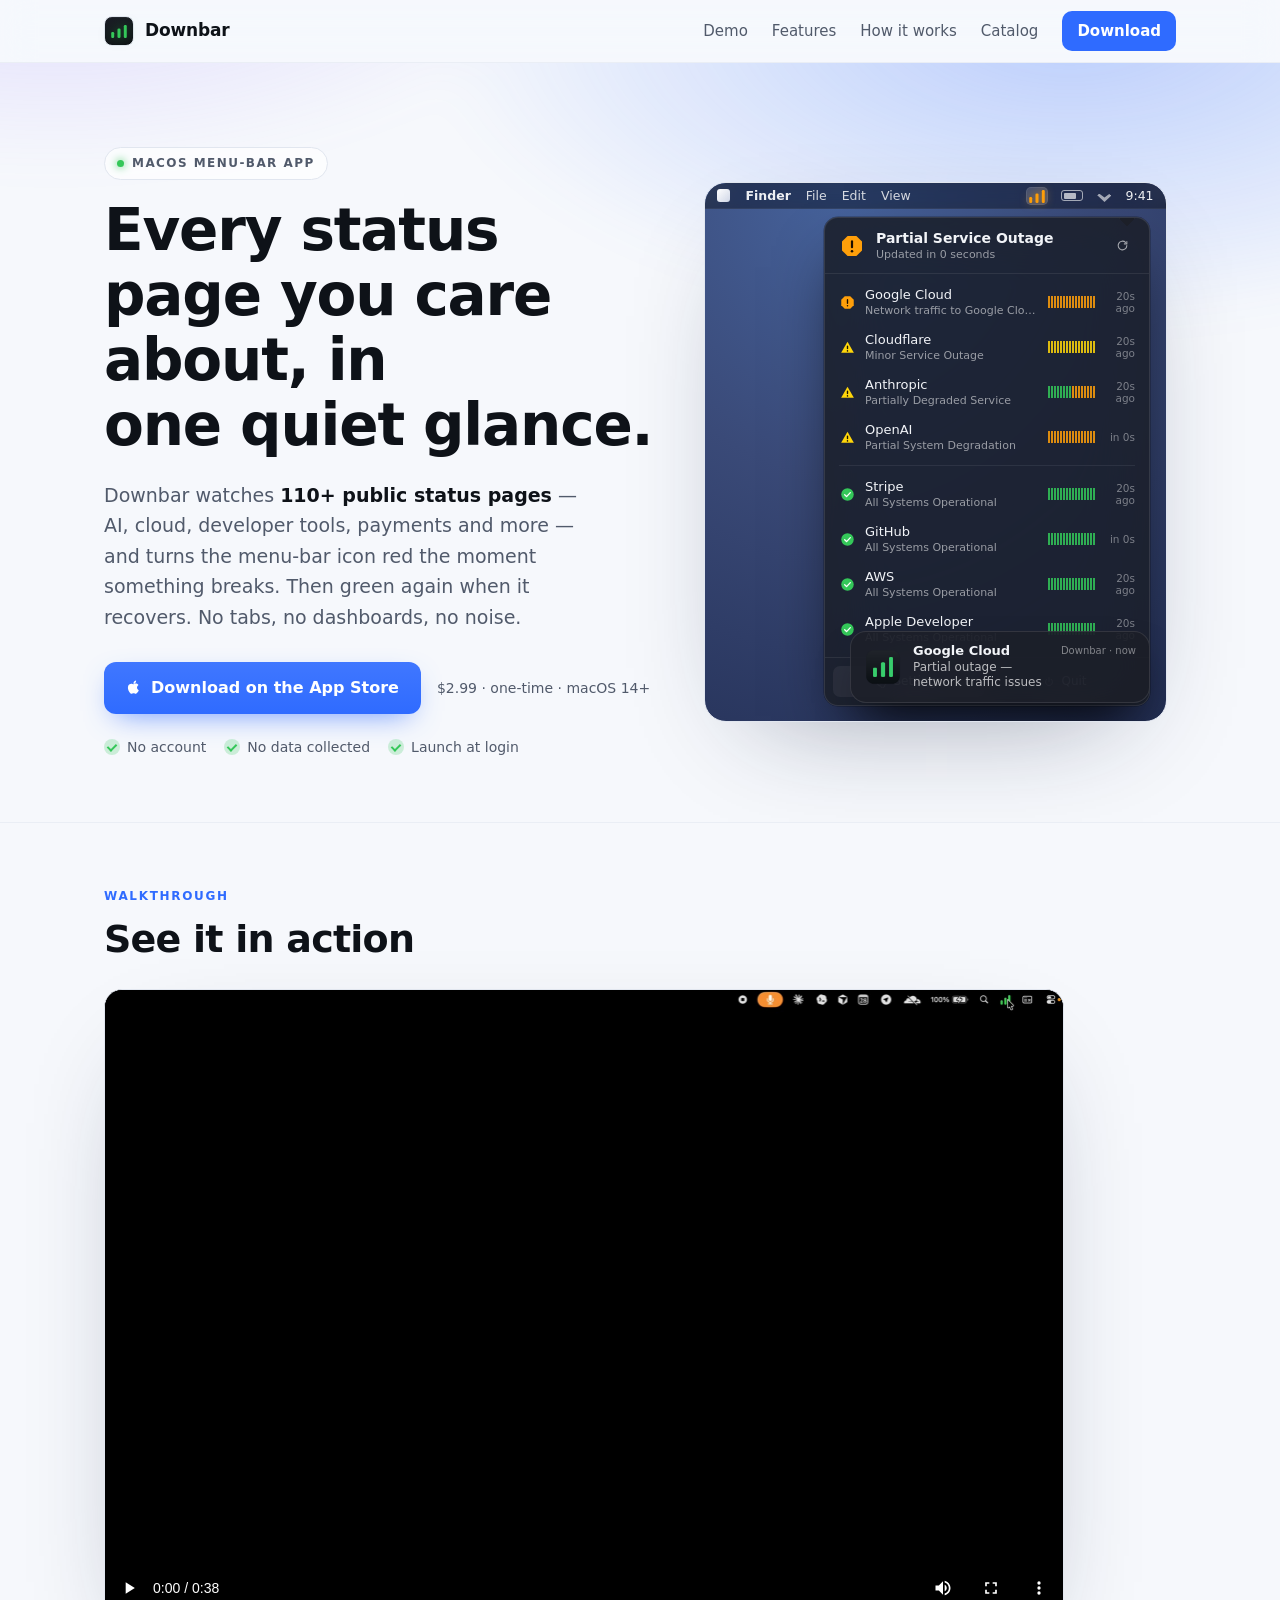
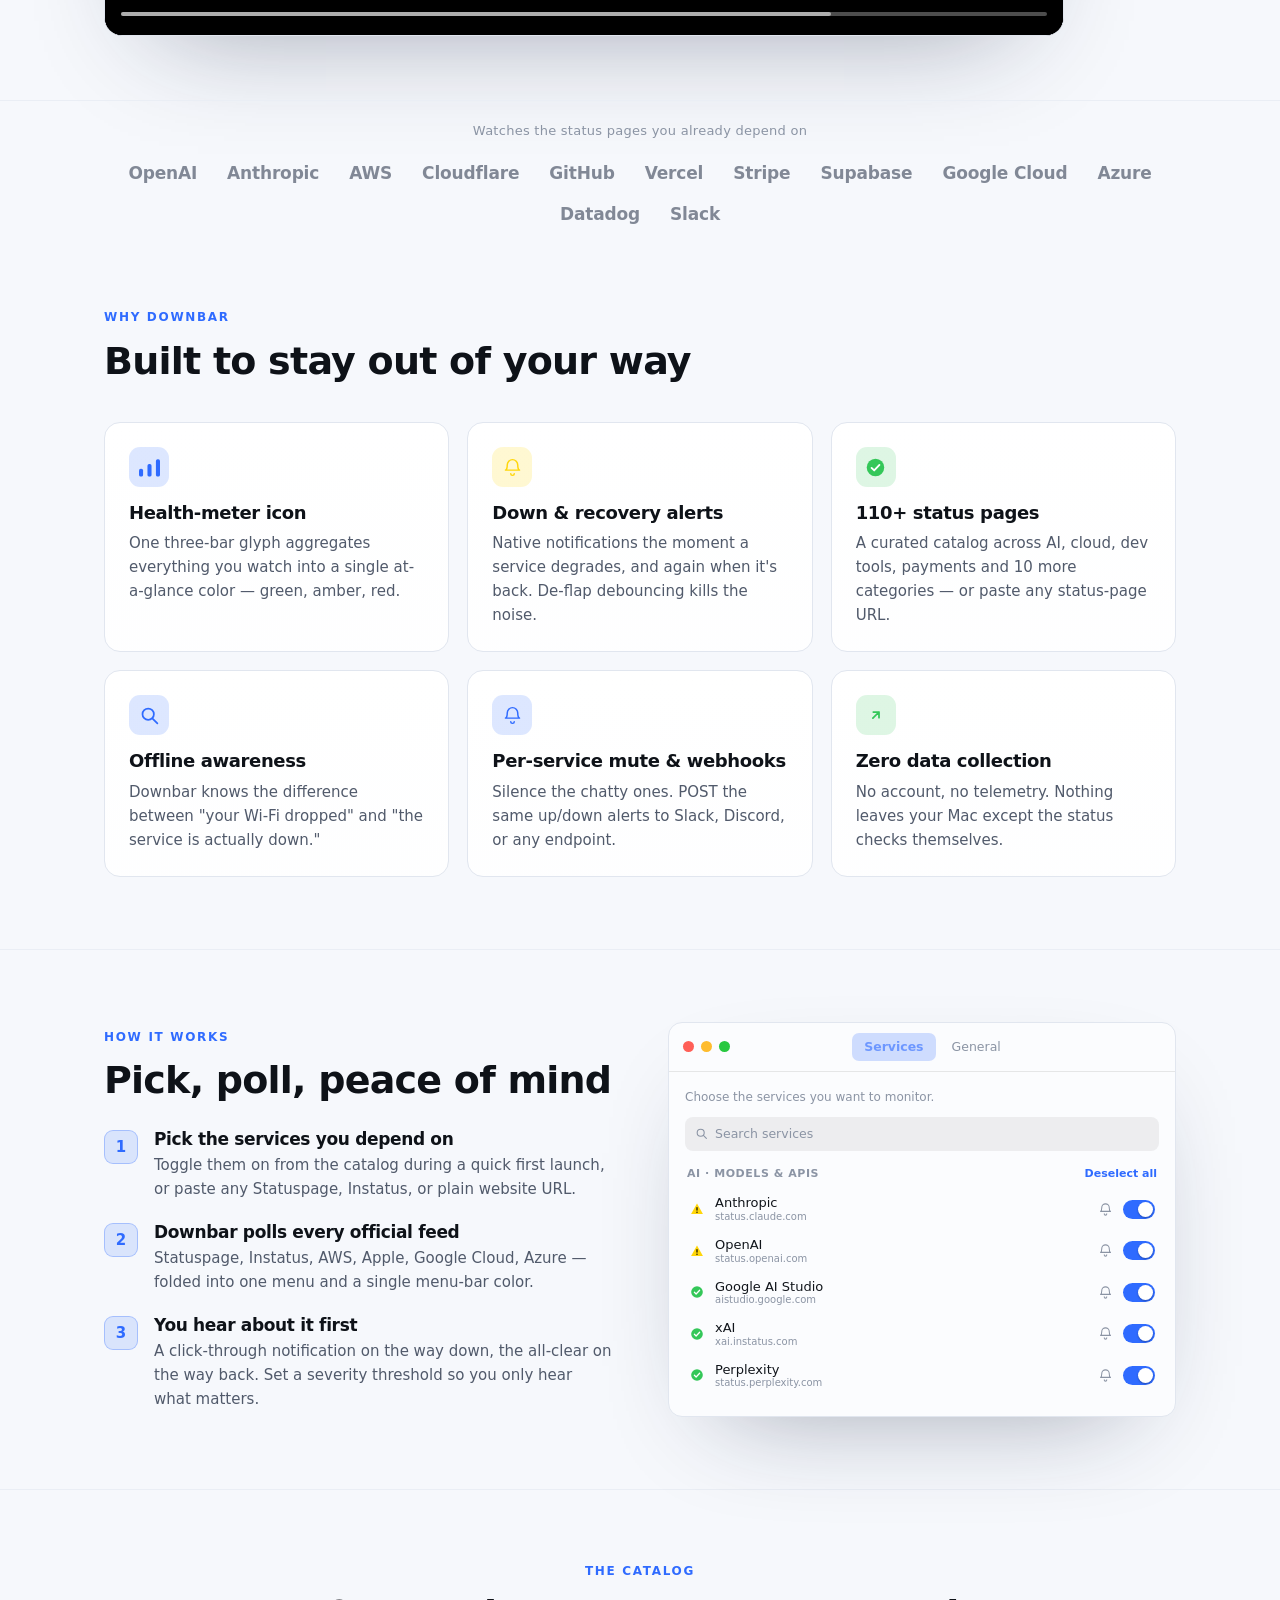
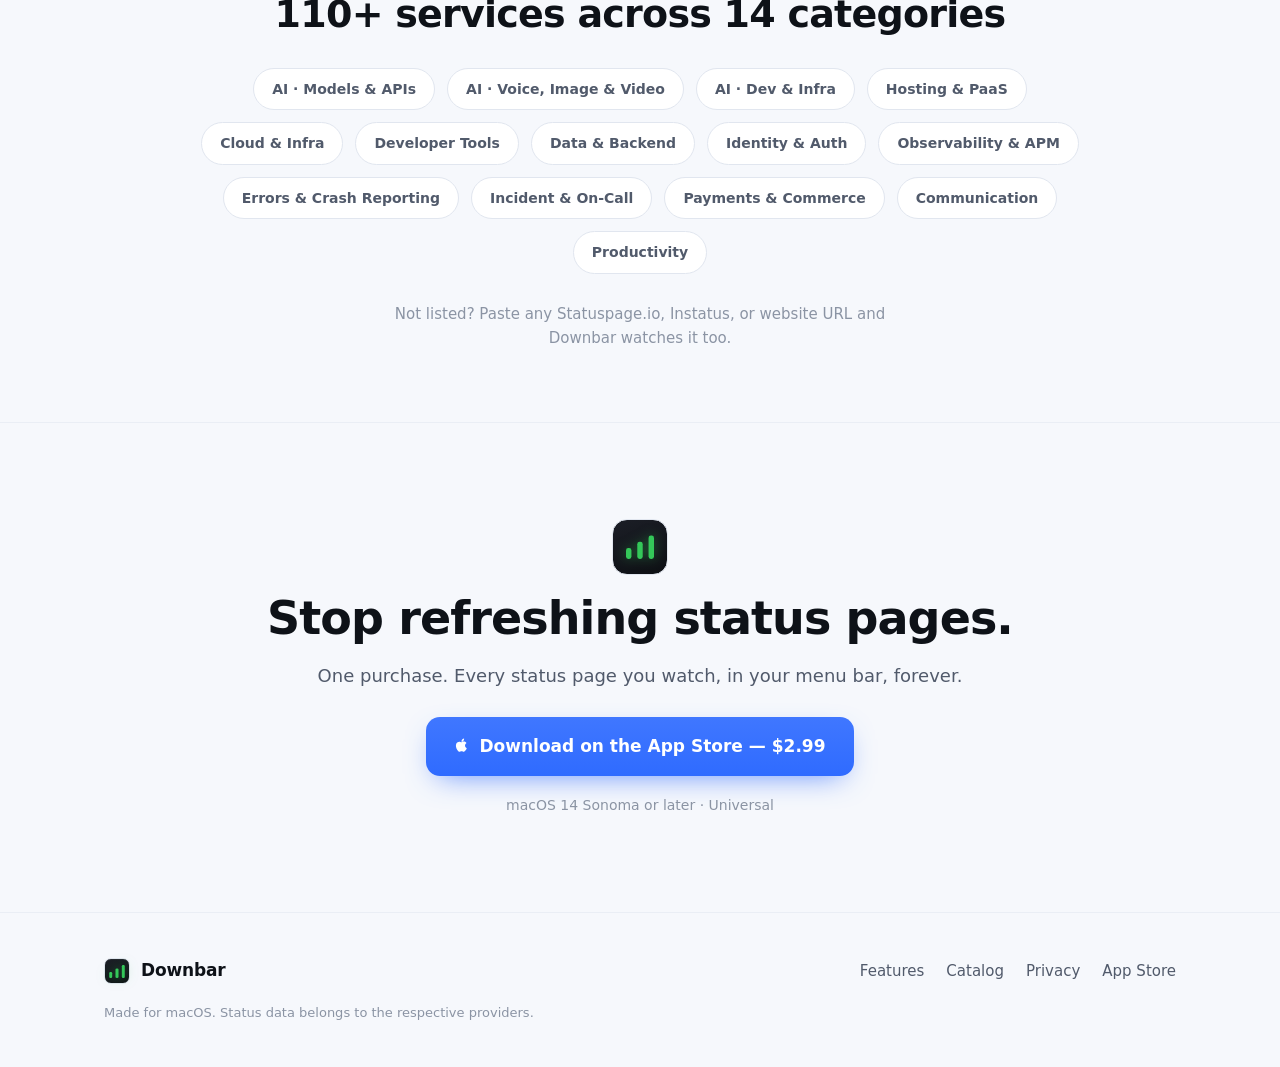
==== site/index.html @ 09000798 "Site: add walkthrough video to the landing page Embed a 39s demo (web-optimized MP4 1.4MB + WebM/VP9" ====
<!DOCTYPE html>
<html lang="en">
<head>
  <meta charset="utf-8" />
  <meta name="viewport" content="width=device-width, initial-scale=1" />
  <!-- Google tag (gtag.js) -->
  <script async src="https://www.googletagmanager.com/gtag/js?id=G-KMRTV61Q7Y"></script>
  <script>
    window.dataLayer = window.dataLayer || [];
    function gtag(){dataLayer.push(arguments);}
    gtag('js', new Date());

    gtag('config', 'G-KMRTV61Q7Y');
  </script>
  <title>Downbar — Every status page, right in your menu bar</title>
  <meta name="description" content="Downbar is a $2.99 macOS menu-bar app that watches 110+ public status pages — AI, cloud, dev tools, payments — and tells you the moment something goes down, and the moment it recovers." />
  <meta name="color-scheme" content="dark light" />
  <meta name="theme-color" content="#0c0d10" />
  <link rel="canonical" href="https://downbar.app/" />
  <link rel="icon" href="favicon.svg" type="image/svg+xml" />
  <link rel="apple-touch-icon" href="img/apple-touch-icon.png" />
  <meta property="og:title" content="Downbar — Every status page in your menu bar" />
  <meta property="og:description" content="Watch 110+ public status pages from your macOS menu bar. Down & recovery alerts, a health-meter icon, offline awareness, per-service mute." />
  <meta property="og:type" content="website" />
  <meta property="og:url" content="https://downbar.app/" />
  <meta property="og:image" content="https://downbar.app/img/icon.png" />
  <meta name="twitter:card" content="summary_large_image" />
  <meta name="twitter:image" content="https://downbar.app/img/icon.png" />
  <link rel="preconnect" href="https://fonts.googleapis.com" />
  <link rel="stylesheet" href="style.css" />
</head>
<body>
  <a class="skip-link" href="#features">Skip to content</a>

  <!-- ============================================================= -->
  <!-- Inline SVG sprite: SF-Symbol-style glyphs used by the mockups -->
  <!-- ============================================================= -->
  <svg width="0" height="0" class="sprite" aria-hidden="true" focusable="false">
    <defs>
      <!-- Three ascending rounded bars — the Downbar meter icon -->
      <symbol id="g-bars" viewBox="0 0 18 16">
        <rect x="0"   y="9"  width="3.5" height="7"  rx="1.5" />
        <rect x="7.25" y="5"  width="3.5" height="11" rx="1.5" />
        <rect x="14.5" y="1"  width="3.5" height="15" rx="1.5" />
      </symbol>
      <!-- checkmark.circle.fill -->
      <symbol id="g-ok" viewBox="0 0 24 24">
        <circle cx="12" cy="12" r="10" />
        <path d="M7.5 12.4l3 3 6-6.4" fill="none" stroke="#fff" stroke-width="2.1" stroke-linecap="round" stroke-linejoin="round" />
      </symbol>
      <!-- exclamationmark.triangle.fill -->
      <symbol id="g-warn" viewBox="0 0 24 24">
        <path d="M12 2.6l10.2 17.8H1.8z" />
        <rect x="10.9" y="8.6" width="2.2" height="6.2" rx="1.1" fill="#1a1300" />
        <circle cx="12" cy="17.4" r="1.25" fill="#1a1300" />
      </symbol>
      <!-- exclamationmark.octagon.fill -->
      <symbol id="g-major" viewBox="0 0 24 24">
        <path d="M7.6 2h8.8L22 7.6v8.8L16.4 22H7.6L2 16.4V7.6z" />
        <rect x="10.9" y="6.3" width="2.2" height="8" rx="1.1" fill="#1a0d00" />
        <circle cx="12" cy="17.2" r="1.25" fill="#1a0d00" />
      </symbol>
      <!-- xmark.octagon.fill -->
      <symbol id="g-critical" viewBox="0 0 24 24">
        <path d="M7.6 2h8.8L22 7.6v8.8L16.4 22H7.6L2 16.4V7.6z" />
        <path d="M8.8 8.8l6.4 6.4M15.2 8.8l-6.4 6.4" fill="none" stroke="#fff" stroke-width="2" stroke-linecap="round" />
      </symbol>
      <!-- arrow.clockwise -->
      <symbol id="g-refresh" viewBox="0 0 24 24">
        <path d="M20 12a8 8 0 1 1-2.4-5.7" fill="none" stroke="currentColor" stroke-width="2" stroke-linecap="round" />
        <path d="M20 4.5V9h-4.5" fill="none" stroke="currentColor" stroke-width="2" stroke-linecap="round" stroke-linejoin="round" />
      </symbol>
      <!-- gearshape -->
      <symbol id="g-gear" viewBox="0 0 24 24">
        <path d="M12 8.5a3.5 3.5 0 1 0 0 7 3.5 3.5 0 0 0 0-7z" fill="none" stroke="currentColor" stroke-width="1.8" />
        <path d="M12 2.6l1.5 2.2 2.6-.6 1 2.5 2.6.9-.4 2.6 2 1.7-1.2 2.4 1.2 2.4-2 1.7.4 2.6-2.6.9-1 2.5-2.6-.6L12 21.4l-1.5-2.2-2.6.6-1-2.5-2.6-.9.4-2.6-2-1.7L4.3 9.7 3.1 7.3l2-1.7-.4-2.6 2.6-.9 1-2.5 2.6.6z" fill="none" stroke="currentColor" stroke-width="1.4" stroke-linejoin="round" />
      </symbol>
      <!-- power -->
      <symbol id="g-power" viewBox="0 0 24 24">
        <path d="M12 3v8" fill="none" stroke="currentColor" stroke-width="2" stroke-linecap="round" />
        <path d="M7.5 6.5a7 7 0 1 0 9 0" fill="none" stroke="currentColor" stroke-width="2" stroke-linecap="round" />
      </symbol>
      <!-- magnifyingglass -->
      <symbol id="g-search" viewBox="0 0 24 24">
        <circle cx="10.5" cy="10.5" r="6.5" fill="none" stroke="currentColor" stroke-width="2" />
        <path d="M15.5 15.5L21 21" fill="none" stroke="currentColor" stroke-width="2" stroke-linecap="round" />
      </symbol>
      <!-- bell -->
      <symbol id="g-bell" viewBox="0 0 24 24">
        <path d="M12 3a6 6 0 0 0-6 6c0 5-2 6-2 6h16s-2-1-2-6a6 6 0 0 0-6-6z" fill="none" stroke="currentColor" stroke-width="1.7" stroke-linejoin="round" />
        <path d="M10 19a2 2 0 0 0 4 0" fill="none" stroke="currentColor" stroke-width="1.7" stroke-linecap="round" />
      </symbol>
      <!-- arrow.up.forward.app (open) -->
      <symbol id="g-open" viewBox="0 0 24 24">
        <path d="M9 15l7-7M9.5 8H16v6.5" fill="none" stroke="currentColor" stroke-width="2" stroke-linecap="round" stroke-linejoin="round" />
      </symbol>
    </defs>
  </svg>

  <header class="site-header">
    <div class="wrap header-inner">
      <a class="brand" href="#top" aria-label="Downbar home">
        <span class="brand-mark" aria-hidden="true">
          <svg viewBox="0 0 18 16" class="brand-bars"><use href="#g-bars" /></svg>
        </span>
        <span class="brand-name">Downbar</span>
      </a>
      <nav class="site-nav" aria-label="Primary">
        <a href="#demo">Demo</a>
        <a href="#features">Features</a>
        <a href="#how">How it works</a>
        <a href="#catalog">Catalog</a>
        <a class="nav-cta" href="#download">Download</a>
      </nav>
    </div>
  </header>

  <main id="top">
    <!-- ===================== Hero ===================== -->
    <section class="hero">
      <div class="hero-glow" aria-hidden="true"></div>
      <div class="wrap hero-inner">
        <div class="hero-copy">
          <p class="eyebrow"><span class="eyebrow-dot"></span> macOS menu-bar app</p>
          <h1>Every status page you care about, in one&nbsp;quiet&nbsp;glance.</h1>
          <p class="lede">
            Downbar watches <strong>110+ public status pages</strong> — AI, cloud,
            developer tools, payments and more — and turns the menu-bar icon red the
            moment something breaks. Then green again when it recovers. No tabs, no
            dashboards, no noise.
          </p>
          <div class="hero-actions">
            <a class="btn btn-primary" href="https://apps.apple.com/us/app/downbar/id6781379131?mt=12">
              <svg class="btn-apple" viewBox="0 0 16 16" aria-hidden="true"><path d="M11.04 8.49c-.02-1.7 1.39-2.51 1.45-2.55-.79-1.16-2.02-1.32-2.46-1.34-1.05-.1-2.04.61-2.57.61-.53 0-1.35-.6-2.22-.58-1.14.02-2.19.66-2.78 1.68-1.18 2.05-.3 5.08.85 6.74.56.81 1.23 1.72 2.1 1.69.84-.03 1.16-.54 2.18-.54 1.01 0 1.31.54 2.2.53.91-.02 1.49-.83 2.05-1.64.64-.94.9-1.85.92-1.9-.02-.01-1.77-.68-1.79-2.7zM9.43 3.7c.47-.57.78-1.36.69-2.15-.67.03-1.49.45-1.97 1.01-.43.5-.81 1.31-.71 2.08.75.06 1.51-.38 1.99-.94z"/></svg>
              Download on the App Store
            </a>
            <span class="price">$2.99 · one-time · macOS 14+</span>
          </div>
          <ul class="hero-trust">
            <li><span class="tick"></span> No account</li>
            <li><span class="tick"></span> No data collected</li>
            <li><span class="tick"></span> Launch at login</li>
          </ul>
        </div>

        <!-- The pro "screenshot": a faithful CSS recreation of the panel -->
        <div class="hero-stage" aria-label="Downbar's menu-bar panel showing two services with issues and several operational" role="img">
          <div class="desktop">
            <!-- macOS menu bar -->
            <div class="menubar">
              <div class="mb-left">
                <span class="mb-logo"></span>
                <span class="mb-app">Finder</span>
                <span class="mb-item">File</span>
                <span class="mb-item">Edit</span>
                <span class="mb-item">View</span>
              </div>
              <div class="mb-right">
                <span class="mb-tray active" title="Downbar">
                  <svg viewBox="0 0 18 16" class="tray-bars is-major"><use href="#g-bars" /></svg>
                </span>
                <span class="mb-glyph mb-batt"></span>
                <span class="mb-glyph mb-wifi"></span>
                <span class="mb-clock">9:41</span>
              </div>
            </div>

            <!-- popover panel dropping from the tray icon -->
            <div class="panel">
              <span class="panel-notch" aria-hidden="true"></span>

              <div class="panel-head">
                <span class="status-mark is-major"><svg viewBox="0 0 24 24"><use href="#g-major" /></svg></span>
                <span class="panel-head-text">
                  <strong>Partial Service Outage</strong>
                  <em>Updated in 0 seconds</em>
                </span>
                <span class="panel-refresh"><svg viewBox="0 0 24 24"><use href="#g-refresh" /></svg></span>
              </div>
              <div class="hr"></div>

              <div class="panel-list">
                <!-- Affected, worst-first -->
                <div class="row">
                  <span class="row-glyph is-major"><svg viewBox="0 0 24 24"><use href="#g-major" /></svg></span>
                  <span class="row-body">
                    <b>Google Cloud</b>
                    <i>Network traffic to Google Clo…</i>
                  </span>
                  <span class="spark" data-trend="major"></span>
                  <span class="row-age">20s ago</span>
                </div>
                <div class="row">
                  <span class="row-glyph is-minor"><svg viewBox="0 0 24 24"><use href="#g-warn" /></svg></span>
                  <span class="row-body">
                    <b>Cloudflare</b>
                    <i>Minor Service Outage</i>
                  </span>
                  <span class="spark" data-trend="warn"></span>
                  <span class="row-age">20s ago</span>
                </div>
                <div class="row">
                  <span class="row-glyph is-minor"><svg viewBox="0 0 24 24"><use href="#g-warn" /></svg></span>
                  <span class="row-body">
                    <b>Anthropic</b>
                    <i>Partially Degraded Service</i>
                  </span>
                  <span class="spark" data-trend="degrading"></span>
                  <span class="row-age">20s ago</span>
                </div>
                <div class="row">
                  <span class="row-glyph is-minor"><svg viewBox="0 0 24 24"><use href="#g-warn" /></svg></span>
                  <span class="row-body">
                    <b>OpenAI</b>
                    <i>Partial System Degradation</i>
                  </span>
                  <span class="spark" data-trend="major"></span>
                  <span class="row-age">in 0s</span>
                </div>

                <div class="row-sep"></div>

                <!-- Healthy -->
                <div class="row">
                  <span class="row-glyph is-ok"><svg viewBox="0 0 24 24"><use href="#g-ok" /></svg></span>
                  <span class="row-body"><b>Stripe</b><i>All Systems Operational</i></span>
                  <span class="spark" data-trend="good"></span>
                  <span class="row-age">20s ago</span>
                </div>
                <div class="row">
                  <span class="row-glyph is-ok"><svg viewBox="0 0 24 24"><use href="#g-ok" /></svg></span>
                  <span class="row-body"><b>GitHub</b><i>All Systems Operational</i></span>
                  <span class="spark" data-trend="good"></span>
                  <span class="row-age">in 0s</span>
                </div>
                <div class="row">
                  <span class="row-glyph is-ok"><svg viewBox="0 0 24 24"><use href="#g-ok" /></svg></span>
                  <span class="row-body"><b>AWS</b><i>All Systems Operational</i></span>
                  <span class="spark" data-trend="good"></span>
                  <span class="row-age">20s ago</span>
                </div>
                <div class="row">
                  <span class="row-glyph is-ok"><svg viewBox="0 0 24 24"><use href="#g-ok" /></svg></span>
                  <span class="row-body"><b>Apple Developer</b><i>All Systems Operational</i></span>
                  <span class="spark" data-trend="good"></span>
                  <span class="row-age">20s ago</span>
                </div>
              </div>

              <div class="hr"></div>
              <div class="panel-foot">
                <span class="foot-btn"><svg viewBox="0 0 24 24"><use href="#g-gear" /></svg> Settings</span>
                <span class="foot-btn"><svg viewBox="0 0 24 24"><use href="#g-power" /></svg> Quit</span>
              </div>
            </div>

            <!-- notification banner floating in -->
            <div class="toast">
              <span class="toast-icon"><img src="img/icon.png" alt="" width="38" height="38" /></span>
              <span class="toast-body">
                <b>Google Cloud</b>
                <i>Partial outage — network traffic issues</i>
              </span>
              <span class="toast-meta">Downbar · now</span>
            </div>
          </div>
        </div>
      </div>
    </section>

    <!-- ===================== Demo video ===================== -->
    <section id="demo" class="demo" aria-labelledby="demo-heading">
      <div class="wrap">
        <p class="section-eyebrow">Walkthrough</p>
        <h2 id="demo-heading">See it in action</h2>
        <div class="demo-frame">
          <video
            controls
            preload="metadata"
            playsinline
            poster="media/downbar-walkthrough-poster.jpg"
            aria-label="A walkthrough of Downbar: the menu-bar meter, the status panel, picking services, and notifications.">
            <source src="media/downbar-walkthrough.webm" type="video/webm" />
            <source src="media/downbar-walkthrough.mp4" type="video/mp4" />
            <p>Your browser can't play embedded video.
              <a href="media/downbar-walkthrough.mp4">Download the walkthrough (MP4)</a>.</p>
          </video>
        </div>
      </div>
    </section>

    <!-- ===================== Trusted-by marquee ===================== -->
    <section class="logos" aria-label="A few of the 110+ services Downbar can watch">
      <div class="wrap">
        <p class="logos-label">Watches the status pages you already depend on</p>
        <ul class="logos-row">
          <li>OpenAI</li><li>Anthropic</li><li>AWS</li><li>Cloudflare</li>
          <li>GitHub</li><li>Vercel</li><li>Stripe</li><li>Supabase</li>
          <li>Google&nbsp;Cloud</li><li>Azure</li><li>Datadog</li><li>Slack</li>
        </ul>
      </div>
    </section>

    <!-- ===================== Feature grid ===================== -->
    <section id="features" class="features" aria-labelledby="features-heading">
      <div class="wrap">
        <p class="section-eyebrow">Why Downbar</p>
        <h2 id="features-heading">Built to stay out of your way</h2>
        <ul class="feature-grid">
          <li class="feature">
            <span class="feature-ic"><svg viewBox="0 0 18 16"><use href="#g-bars" /></svg></span>
            <h3>Health-meter icon</h3>
            <p>One three-bar glyph aggregates everything you watch into a single at-a-glance color — green, amber, red.</p>
          </li>
          <li class="feature">
            <span class="feature-ic warn"><svg viewBox="0 0 24 24"><use href="#g-bell" /></svg></span>
            <h3>Down &amp; recovery alerts</h3>
            <p>Native notifications the moment a service degrades, and again when it's back. De-flap debouncing kills the noise.</p>
          </li>
          <li class="feature">
            <span class="feature-ic ok"><svg viewBox="0 0 24 24"><use href="#g-ok" /></svg></span>
            <h3>110+ status pages</h3>
            <p>A curated catalog across AI, cloud, dev tools, payments and 10 more categories — or paste any status-page URL.</p>
          </li>
          <li class="feature">
            <span class="feature-ic"><svg viewBox="0 0 24 24"><use href="#g-search" /></svg></span>
            <h3>Offline awareness</h3>
            <p>Downbar knows the difference between "your Wi-Fi dropped" and "the service is actually down."</p>
          </li>
          <li class="feature">
            <span class="feature-ic"><svg viewBox="0 0 24 24"><use href="#g-bell" /></svg></span>
            <h3>Per-service mute &amp; webhooks</h3>
            <p>Silence the chatty ones. POST the same up/down alerts to Slack, Discord, or any endpoint.</p>
          </li>
          <li class="feature">
            <span class="feature-ic ok"><svg viewBox="0 0 24 24"><use href="#g-open" /></svg></span>
            <h3>Zero data collection</h3>
            <p>No account, no telemetry. Nothing leaves your Mac except the status checks themselves.</p>
          </li>
        </ul>
      </div>
    </section>

    <!-- ===================== How it works ===================== -->
    <section id="how" class="how" aria-labelledby="how-heading">
      <div class="wrap how-inner">
        <div class="how-copy">
          <p class="section-eyebrow">How it works</p>
          <h2 id="how-heading">Pick, poll, peace of mind</h2>
          <ol class="steps">
            <li>
              <h3>Pick the services you depend on</h3>
              <p>Toggle them on from the catalog during a quick first launch, or paste any Statuspage, Instatus, or plain website URL.</p>
            </li>
            <li>
              <h3>Downbar polls every official feed</h3>
              <p>Statuspage, Instatus, AWS, Apple, Google Cloud, Azure — folded into one menu and a single menu-bar color.</p>
            </li>
            <li>
              <h3>You hear about it first</h3>
              <p>A click-through notification on the way down, the all-clear on the way back. Set a severity threshold so you only hear what matters.</p>
            </li>
          </ol>
        </div>

        <!-- Settings / catalog mockup -->
        <div class="how-art">
          <div class="winframe" role="img" aria-label="Downbar Settings showing the service catalog with toggle switches grouped by category">
            <div class="win-bar">
              <span class="traffic"><i class="r"></i><i class="y"></i><i class="g"></i></span>
              <span class="win-tabs">
                <span class="win-tab active">Services</span>
                <span class="win-tab">General</span>
              </span>
            </div>
            <div class="win-body">
              <p class="win-help">Choose the services you want to monitor.</p>
              <div class="win-search"><svg viewBox="0 0 24 24"><use href="#g-search" /></svg> Search services</div>

              <div class="cat-head">AI · Models &amp; APIs <span class="cat-link">Deselect all</span></div>
              <div class="cat-row"><span class="row-glyph is-minor sm"><svg viewBox="0 0 24 24"><use href="#g-warn" /></svg></span><span class="cat-name">Anthropic<em>status.claude.com</em></span><svg class="mute" viewBox="0 0 24 24"><use href="#g-bell" /></svg><span class="switch on"></span></div>
              <div class="cat-row"><span class="row-glyph is-minor sm"><svg viewBox="0 0 24 24"><use href="#g-warn" /></svg></span><span class="cat-name">OpenAI<em>status.openai.com</em></span><svg class="mute" viewBox="0 0 24 24"><use href="#g-bell" /></svg><span class="switch on"></span></div>
              <div class="cat-row"><span class="row-glyph is-ok sm"><svg viewBox="0 0 24 24"><use href="#g-ok" /></svg></span><span class="cat-name">Google AI Studio<em>aistudio.google.com</em></span><svg class="mute" viewBox="0 0 24 24"><use href="#g-bell" /></svg><span class="switch on"></span></div>
              <div class="cat-row"><span class="row-glyph is-ok sm"><svg viewBox="0 0 24 24"><use href="#g-ok" /></svg></span><span class="cat-name">xAI<em>xai.instatus.com</em></span><svg class="mute" viewBox="0 0 24 24"><use href="#g-bell" /></svg><span class="switch on"></span></div>
              <div class="cat-row"><span class="row-glyph is-ok sm"><svg viewBox="0 0 24 24"><use href="#g-ok" /></svg></span><span class="cat-name">Perplexity<em>status.perplexity.com</em></span><svg class="mute" viewBox="0 0 24 24"><use href="#g-bell" /></svg><span class="switch on"></span></div>
            </div>
          </div>
        </div>
      </div>
    </section>

    <!-- ===================== Catalog band ===================== -->
    <section id="catalog" class="catalog" aria-labelledby="catalog-heading">
      <div class="wrap">
        <p class="section-eyebrow">The catalog</p>
        <h2 id="catalog-heading">110+ services across 14 categories</h2>
        <ul class="cat-grid">
          <li>AI · Models &amp; APIs</li>
          <li>AI · Voice, Image &amp; Video</li>
          <li>AI · Dev &amp; Infra</li>
          <li>Hosting &amp; PaaS</li>
          <li>Cloud &amp; Infra</li>
          <li>Developer Tools</li>
          <li>Data &amp; Backend</li>
          <li>Identity &amp; Auth</li>
          <li>Observability &amp; APM</li>
          <li>Errors &amp; Crash Reporting</li>
          <li>Incident &amp; On-Call</li>
          <li>Payments &amp; Commerce</li>
          <li>Communication</li>
          <li>Productivity</li>
        </ul>
        <p class="cat-note">Not listed? Paste any Statuspage.io, Instatus, or website URL and Downbar watches it too.</p>
      </div>
    </section>

    <!-- ===================== Closing CTA ===================== -->
    <section id="download" class="cta" aria-labelledby="cta-heading">
      <div class="cta-glow" aria-hidden="true"></div>
      <div class="wrap cta-inner">
        <span class="cta-mark" aria-hidden="true"><svg viewBox="0 0 18 16" class="brand-bars"><use href="#g-bars" /></svg></span>
        <h2 id="cta-heading">Stop refreshing status pages.</h2>
        <p>One purchase. Every status page you watch, in your menu bar, forever.</p>
        <a class="btn btn-primary btn-lg" href="https://apps.apple.com/us/app/downbar/id6781379131?mt=12">
          <svg class="btn-apple" viewBox="0 0 16 16" aria-hidden="true"><path d="M11.04 8.49c-.02-1.7 1.39-2.51 1.45-2.55-.79-1.16-2.02-1.32-2.46-1.34-1.05-.1-2.04.61-2.57.61-.53 0-1.35-.6-2.22-.58-1.14.02-2.19.66-2.78 1.68-1.18 2.05-.3 5.08.85 6.74.56.81 1.23 1.72 2.1 1.69.84-.03 1.16-.54 2.18-.54 1.01 0 1.31.54 2.2.53.91-.02 1.49-.83 2.05-1.64.64-.94.9-1.85.92-1.9-.02-.01-1.77-.68-1.79-2.7zM9.43 3.7c.47-.57.78-1.36.69-2.15-.67.03-1.49.45-1.97 1.01-.43.5-.81 1.31-.71 2.08.75.06 1.51-.38 1.99-.94z"/></svg>
          Download on the App Store — $2.99
        </a>
        <p class="cta-fine">macOS 14 Sonoma or later · Universal</p>
      </div>
    </section>
  </main>

  <footer class="site-footer">
    <div class="wrap footer-inner">
      <a class="brand" href="#top">
        <span class="brand-mark sm" aria-hidden="true"><svg viewBox="0 0 18 16" class="brand-bars"><use href="#g-bars" /></svg></span>
        <span class="brand-name">Downbar</span>
      </a>
      <nav class="footer-nav" aria-label="Footer">
        <a href="#features">Features</a>
        <a href="#catalog">Catalog</a>
        <a href="/privacy">Privacy</a>
        <a href="https://apps.apple.com/us/app/downbar/id6781379131?mt=12">App Store</a>
      </nav>
      <p class="footer-fine">Made for macOS. Status data belongs to the respective providers.</p>
    </div>
  </footer>

</body>
</html>
---- site/style.css ----
/* Downbar landing page — dark-first, no build step.
   Hand-written CSS, system font stack, CSS custom properties.
   The app "screenshots" are faithful CSS recreations of the real SwiftUI UI,
   so they stay crisp at any DPI and weigh nothing. */

:root {
  --bg: #0a0b0e;
  --bg-2: #0e1014;
  --bg-elev: #15171d;
  --bg-card: #14161c;
  --border: #23262f;
  --border-soft: #1b1e25;
  --text: #f4f6fa;
  --text-dim: #a6aebd;
  --text-faint: #6b7382;
  --accent: #5b8cff;
  --accent-2: #8b6bff;
  --accent-ink: #ffffff;
  --good: #34c759;
  --warn: #ffd60a;
  --major: #ff9f0a;
  --bad: #ff453a;
  --radius: 16px;
  --wrap: 1120px;
  --font: -apple-system, BlinkMacSystemFont, "SF Pro Text", "Segoe UI", system-ui, sans-serif;
  --shadow-xl: 0 40px 120px -50px rgba(0, 0, 0, 0.9);
}

@media (prefers-color-scheme: light) {
  :root {
    --bg: #f6f8fc;
    --bg-2: #eef1f7;
    --bg-elev: #ffffff;
    --bg-card: #ffffff;
    --border: #e1e6ef;
    --border-soft: #eaeef5;
    --text: #0e1218;
    --text-dim: #515a6b;
    --text-faint: #8b94a4;
    --accent: #2f6bff;
    --shadow-xl: 0 40px 110px -55px rgba(20, 30, 60, 0.45);
  }
}

* { box-sizing: border-box; }
html { scroll-behavior: smooth; }

body {
  margin: 0;
  font-family: var(--font);
  background: var(--bg);
  color: var(--text);
  line-height: 1.6;
  -webkit-font-smoothing: antialiased;
  text-rendering: optimizeLegibility;
  overflow-x: hidden;
}

.wrap { width: 100%; max-width: var(--wrap); margin-inline: auto; padding-inline: 24px; }
a { color: var(--accent); text-decoration: none; }
a:hover { text-decoration: underline; }
img { max-width: 100%; height: auto; display: block; }
h1, h2, h3 { line-height: 1.12; letter-spacing: -0.02em; margin: 0; }
.sprite { position: absolute; }

.skip-link {
  position: absolute; left: -9999px; top: 0;
  background: var(--accent); color: var(--accent-ink);
  padding: 10px 16px; border-radius: 0 0 var(--radius) 0; z-index: 100;
}
.skip-link:focus { left: 0; }
:focus-visible { outline: 2px solid var(--accent); outline-offset: 3px; border-radius: 4px; }

/* ---------- Section eyebrows ---------- */
.section-eyebrow {
  text-transform: uppercase; letter-spacing: 0.14em;
  font-size: 12px; font-weight: 700; color: var(--accent); margin: 0 0 12px;
}

/* ---------- Header ---------- */
.site-header {
  position: sticky; top: 0; z-index: 50;
  background: color-mix(in srgb, var(--bg) 72%, transparent);
  backdrop-filter: saturate(180%) blur(16px);
  border-bottom: 1px solid var(--border-soft);
}
.header-inner { display: flex; align-items: center; justify-content: space-between; min-height: 62px; }
.brand { display: flex; align-items: center; gap: 11px; color: var(--text); font-weight: 680; }
.brand:hover { text-decoration: none; }
.brand-name { font-size: 17px; letter-spacing: -0.01em; }

.brand-mark {
  width: 30px; height: 30px; border-radius: 8px;
  display: grid; place-items: center;
  background: linear-gradient(160deg, #1b1e26, #0e1014);
  border: 1px solid var(--border);
  box-shadow: inset 0 1px 0 rgba(255,255,255,0.05);
}
.brand-mark.sm { width: 26px; height: 26px; border-radius: 7px; }
.brand-bars { width: 16px; height: 14px; color: var(--good); fill: currentColor; filter: drop-shadow(0 0 6px rgba(52,199,89,0.5)); }

.site-nav { display: flex; align-items: center; gap: 24px; }
.site-nav a { color: var(--text-dim); font-size: 15px; }
.site-nav a:hover { color: var(--text); text-decoration: none; }
.nav-cta {
  background: var(--accent); color: var(--accent-ink) !important;
  padding: 8px 15px; border-radius: 10px; font-weight: 620;
}
.nav-cta:hover { text-decoration: none; opacity: 0.92; }

/* ---------- Buttons ---------- */
.btn {
  display: inline-flex; align-items: center; gap: 9px;
  padding: 13px 22px; border-radius: 12px; font-weight: 640; font-size: 16px;
  transition: transform .12s ease, opacity .12s ease, box-shadow .12s ease;
}
.btn:hover { text-decoration: none; }
.btn-primary {
  background: linear-gradient(180deg, color-mix(in srgb, var(--accent) 92%, white), var(--accent));
  color: var(--accent-ink);
  box-shadow: 0 10px 30px -12px color-mix(in srgb, var(--accent) 80%, transparent);
}
.btn-primary:hover { transform: translateY(-1px); box-shadow: 0 16px 36px -14px color-mix(in srgb, var(--accent) 85%, transparent); }
.btn-lg { padding: 16px 28px; font-size: 17px; border-radius: 14px; }
.btn-apple { width: 16px; height: 16px; fill: currentColor; margin-top: -2px; }

/* ---------- Hero ---------- */
.hero { position: relative; padding: 84px 0 64px; overflow: hidden; }
.hero-glow {
  position: absolute; inset: -20% -10% auto -10%; height: 620px; z-index: 0;
  background:
    radial-gradient(60% 70% at 78% 18%, color-mix(in srgb, var(--accent) 30%, transparent), transparent 70%),
    radial-gradient(50% 60% at 12% 0%, color-mix(in srgb, var(--accent-2) 24%, transparent), transparent 70%);
  filter: blur(20px); pointer-events: none;
}
.hero-inner {
  position: relative; z-index: 1;
  display: grid; grid-template-columns: 1.02fr 0.98fr; gap: 52px; align-items: center;
}
.eyebrow {
  display: inline-flex; align-items: center; gap: 8px; margin: 0 0 18px;
  text-transform: uppercase; letter-spacing: 0.12em; font-size: 12px; font-weight: 700; color: var(--text-dim);
  background: color-mix(in srgb, var(--bg-elev) 70%, transparent);
  border: 1px solid var(--border); padding: 6px 12px; border-radius: 999px;
}
.eyebrow-dot { width: 7px; height: 7px; border-radius: 50%; background: var(--good); box-shadow: 0 0 8px var(--good); }
.hero h1 { font-size: clamp(36px, 5.2vw, 58px); margin-bottom: 22px; font-weight: 720; }
.lede { font-size: 19px; color: var(--text-dim); max-width: 40ch; }
.lede strong { color: var(--text); font-weight: 640; }
.hero-actions { margin-top: 30px; display: flex; flex-wrap: wrap; align-items: center; gap: 16px; }
.price { color: var(--text-dim); font-size: 14px; }
.hero-trust { list-style: none; margin: 22px 0 0; padding: 0; display: flex; flex-wrap: wrap; gap: 18px; }
.hero-trust li { display: flex; align-items: center; gap: 7px; font-size: 14px; color: var(--text-dim); }
.tick { width: 16px; height: 16px; border-radius: 50%; background: color-mix(in srgb, var(--good) 22%, transparent); position: relative; flex: none; }
.tick::after { content: ""; position: absolute; left: 5px; top: 3.5px; width: 4px; height: 7px; border: solid var(--good); border-width: 0 2px 2px 0; transform: rotate(45deg); }

/* ===================== The hero "screenshot" ===================== */
.hero-stage { position: relative; z-index: 1; }
.desktop {
  position: relative;
  border-radius: 22px;
  padding: 0;
  background:
    radial-gradient(120% 120% at 30% 0%, #2a3550 0%, #161b2b 45%, #0c0f18 100%);
  border: 1px solid var(--border);
  box-shadow: var(--shadow-xl);
  overflow: hidden;
  min-height: 540px;
}
@media (prefers-color-scheme: light) {
  .desktop { background: radial-gradient(120% 120% at 30% 0%, #46639d, #3a4a78 45%, #243056 100%); }
}

/* macOS menu bar */
.menubar {
  display: flex; align-items: center; justify-content: space-between;
  height: 26px; padding: 0 12px;
  background: rgba(20, 24, 34, 0.55);
  backdrop-filter: blur(14px) saturate(150%);
  border-bottom: 1px solid rgba(255,255,255,0.06);
  font-size: 12.5px; color: rgba(255,255,255,0.92);
}
.mb-left { display: flex; align-items: center; gap: 15px; }
.mb-logo { width: 13px; height: 13px; border-radius: 3px; background: rgba(255,255,255,0.9); -webkit-mask: none; }
.mb-logo { background: linear-gradient(135deg, #fff, #cfd6e6); }
.mb-app { font-weight: 700; }
.mb-item { color: rgba(255,255,255,0.82); }
.mb-right { display: flex; align-items: center; gap: 13px; }
.mb-glyph { width: 16px; height: 11px; opacity: 0.85; border-radius: 2px; background: rgba(255,255,255,0.7); }
.mb-batt { width: 22px; height: 11px; border-radius: 3px; background: none; border: 1.4px solid rgba(255,255,255,0.7); position: relative; }
.mb-batt::after { content: ""; position: absolute; left: 1.5px; top: 1.5px; bottom: 1.5px; width: 12px; border-radius: 1px; background: rgba(255,255,255,0.8); }
.mb-wifi { -webkit-mask: radial-gradient(circle at 50% 100%, #000 64%, transparent 66%); width: 16px; height: 12px; clip-path: polygon(50% 100%, 0 38%, 12% 26%, 50% 62%, 88% 26%, 100% 38%); }
.mb-clock { font-variant-numeric: tabular-nums; font-weight: 500; }
.mb-tray { display: grid; place-items: center; width: 22px; height: 18px; border-radius: 5px; }
.mb-tray.active { background: rgba(255,255,255,0.16); box-shadow: 0 0 0 1px rgba(255,255,255,0.08) inset; }
.tray-bars { width: 16px; height: 14px; fill: currentColor; }
.tray-bars.is-critical { color: var(--bad); filter: drop-shadow(0 0 5px rgba(255,69,58,0.7)); }
.tray-bars.is-major { color: var(--major); filter: drop-shadow(0 0 5px rgba(255,159,10,0.65)); }

/* the popover panel */
.panel {
  position: absolute; top: 34px; right: 16px; width: 326px;
  background: color-mix(in srgb, #1c1f27 88%, transparent);
  backdrop-filter: blur(30px) saturate(180%);
  border: 1px solid rgba(255,255,255,0.10);
  border-radius: 14px;
  box-shadow: 0 30px 60px -20px rgba(0,0,0,0.7), 0 0 0 0.5px rgba(0,0,0,0.4);
  color: #f2f4f8;
  overflow: hidden;
  animation: panel-in .5s cubic-bezier(.2,.8,.2,1) both;
}
@keyframes panel-in { from { opacity: 0; transform: translateY(-8px) scale(.985); } to { opacity: 1; transform: none; } }
.panel-notch {
  position: absolute; top: -6px; right: 16px; width: 12px; height: 12px;
  background: inherit; border-left: 1px solid rgba(255,255,255,0.10); border-top: 1px solid rgba(255,255,255,0.10);
  transform: rotate(45deg); border-radius: 2px 0 0 0;
}
.hr { height: 1px; background: rgba(255,255,255,0.08); }

.panel-head { display: flex; align-items: center; gap: 11px; padding: 12px 14px; }
.status-mark { width: 26px; height: 26px; flex: none; display: grid; place-items: center; }
.status-mark svg { width: 24px; height: 24px; }
.panel-head-text { display: flex; flex-direction: column; line-height: 1.25; flex: 1; min-width: 0; }
.panel-head-text strong { font-size: 14px; font-weight: 600; }
.panel-head-text em { font-size: 11px; color: rgba(255,255,255,0.55); font-style: normal; }
.panel-refresh { width: 26px; height: 26px; display: grid; place-items: center; border-radius: 50%; }
.panel-refresh svg { width: 13px; height: 13px; color: rgba(255,255,255,0.6); }

.panel-list { padding: 6px; display: flex; flex-direction: column; gap: 1px; }
.row {
  display: flex; align-items: center; gap: 10px; padding: 7px 8px; border-radius: 7px;
}
.row-glyph { width: 16px; height: 16px; flex: none; display: grid; place-items: center; }
.row-glyph svg { width: 15px; height: 15px; }
.row-glyph.sm svg { width: 14px; height: 14px; }
.row-body { display: flex; flex-direction: column; line-height: 1.25; flex: 1; min-width: 0; }
.row-body b { font-size: 13px; font-weight: 540; }
.row-body i { font-size: 11px; color: rgba(255,255,255,0.55); font-style: normal; white-space: nowrap; overflow: hidden; text-overflow: ellipsis; }
.row-age { font-size: 10.5px; color: rgba(255,255,255,0.42); font-variant-numeric: tabular-nums; width: 30px; text-align: right; flex: none; line-height: 1.2; }
.row-sep { height: 1px; background: rgba(255,255,255,0.07); margin: 5px 8px; }

/* status colors */
.is-ok { color: var(--good); } .is-ok svg :first-child { fill: var(--good); }
.is-minor { color: var(--warn); } .is-minor svg :first-child { fill: var(--warn); }
.is-major { color: var(--major); } .is-major svg :first-child { fill: var(--major); }
.is-critical { color: var(--bad); } .is-critical svg :first-child { fill: var(--bad); }
.row-glyph.dim { color: var(--text-faint); opacity: 0.5; } .row-glyph.dim svg :first-child { fill: currentColor; }

/* sparkline — 16-segment "barcode", one full-height bar per recent reading,
   exactly like the SwiftUI Sparkline (2px bars, 1px gaps). The barcode shape is
   a repeating mask; the bar color comes from the background underneath, so a
   horizontal gradient can render a green→amber recovery/degradation trend. */
.spark {
  flex: none; width: 47px; height: 12px; opacity: 0.85;
  -webkit-mask: repeating-linear-gradient(90deg, #000 0 2px, transparent 2px 3px);
          mask: repeating-linear-gradient(90deg, #000 0 2px, transparent 2px 3px);
  background: var(--good);
}
.spark[data-trend="good"]  { background: var(--good); }
.spark[data-trend="warn"]  { background: var(--warn); }
.spark[data-trend="major"] { background: var(--major); }
.spark[data-trend="bad"]   { background: var(--bad); }
.spark[data-trend="degrading"] { background: linear-gradient(90deg, var(--good) 0 52%, var(--major) 52% 100%); }

.panel-foot { display: flex; gap: 4px; padding: 8px; }
.foot-btn {
  flex: 1; display: inline-flex; align-items: center; justify-content: center; gap: 6px;
  font-size: 12px; padding: 6px; border-radius: 7px; color: #eef0f5;
}
.foot-btn:first-child { background: rgba(255,255,255,0.06); }
.foot-btn svg { width: 12px; height: 12px; color: rgba(255,255,255,0.75); }

/* notification toast */
.toast {
  position: absolute; right: 16px; bottom: 18px; width: 300px;
  display: flex; align-items: center; gap: 11px; padding: 11px 13px;
  background: rgba(28,31,39,0.86); backdrop-filter: blur(28px) saturate(180%);
  border: 1px solid rgba(255,255,255,0.1); border-radius: 16px;
  box-shadow: 0 24px 48px -18px rgba(0,0,0,0.7);
  animation: toast-in .6s .35s cubic-bezier(.2,.8,.2,1) both;
}
@keyframes toast-in { from { opacity: 0; transform: translateX(20px) scale(.96); } to { opacity: 1; transform: none; } }
.toast-icon img { width: 38px; height: 38px; border-radius: 9px; }
.toast-body { display: flex; flex-direction: column; line-height: 1.3; flex: 1; min-width: 0; color: #f2f4f8; }
.toast-body b { font-size: 13px; font-weight: 600; }
.toast-body i { font-size: 12px; font-style: normal; color: rgba(255,255,255,0.7); }
.toast-meta { font-size: 10px; color: rgba(255,255,255,0.45); align-self: flex-start; white-space: nowrap; }

/* ---------- Logos band ---------- */
.logos { padding: 20px 0 8px; border-top: 1px solid var(--border-soft); }
.logos-label { text-align: center; color: var(--text-faint); font-size: 13px; letter-spacing: 0.02em; margin: 0 0 18px; }
.logos-row {
  list-style: none; margin: 0; padding: 0;
  display: flex; flex-wrap: wrap; justify-content: center; gap: 14px 30px;
}
.logos-row li { color: var(--text-dim); font-weight: 620; font-size: 17px; letter-spacing: -0.01em; opacity: 0.7; }

/* ---------- Demo video ---------- */
.demo { padding: 64px 0; border-top: 1px solid var(--border-soft); }
.demo h2 { font-size: clamp(28px, 3.6vw, 38px); margin-bottom: 28px; font-weight: 680; }
.demo-frame {
  border-radius: 18px;
  overflow: hidden;
  border: 1px solid var(--border);
  background: #000;
  box-shadow: var(--shadow-xl);
  max-width: 960px;
}
.demo-frame video { display: block; width: 100%; height: auto; }

/* ---------- Features ---------- */
.features { padding: 72px 0; }
.features h2 { font-size: clamp(28px, 3.6vw, 38px); margin-bottom: 40px; font-weight: 680; }
.feature-grid { list-style: none; margin: 0; padding: 0; display: grid; grid-template-columns: repeat(3, 1fr); gap: 18px; }
.feature {
  background: linear-gradient(180deg, var(--bg-card), color-mix(in srgb, var(--bg-card) 88%, var(--bg)));
  border: 1px solid var(--border); border-radius: var(--radius); padding: 24px;
  transition: transform .15s ease, border-color .15s ease;
}
.feature:hover { transform: translateY(-3px); border-color: color-mix(in srgb, var(--accent) 45%, var(--border)); }
.feature-ic {
  width: 40px; height: 40px; border-radius: 11px; display: grid; place-items: center; margin-bottom: 16px;
  background: color-mix(in srgb, var(--accent) 16%, transparent); color: var(--accent);
}
.feature-ic svg { width: 21px; height: 21px; fill: currentColor; }
.feature-ic.ok { background: color-mix(in srgb, var(--good) 16%, transparent); color: var(--good); }
.feature-ic.warn { background: color-mix(in srgb, var(--warn) 18%, transparent); color: var(--warn); }
.feature-ic.ok svg :first-child, .feature-ic.warn svg :first-child { fill: currentColor; }
.feature h3 { font-size: 18px; margin-bottom: 8px; font-weight: 620; }
.feature p { margin: 0; color: var(--text-dim); font-size: 15px; }

/* ---------- How it works ---------- */
.how { padding: 72px 0; border-top: 1px solid var(--border-soft); }
.how-inner { display: grid; grid-template-columns: 1fr 1fr; gap: 56px; align-items: center; }
.how h2 { font-size: clamp(28px, 3.6vw, 38px); margin-bottom: 28px; font-weight: 680; }
.steps { list-style: none; margin: 0; padding: 0; counter-reset: step; display: grid; gap: 22px; }
.steps li { position: relative; padding-left: 50px; counter-increment: step; }
.steps li::before {
  content: counter(step); position: absolute; left: 0; top: 0;
  width: 32px; height: 32px; border-radius: 9px; display: grid; place-items: center;
  font-weight: 700; font-size: 15px; color: var(--accent);
  background: color-mix(in srgb, var(--accent) 14%, transparent);
  border: 1px solid color-mix(in srgb, var(--accent) 30%, transparent);
}
.steps h3 { font-size: 17px; margin-bottom: 4px; font-weight: 620; }
.steps p { margin: 0; color: var(--text-dim); font-size: 15px; }

/* settings window mockup */
.winframe {
  background: color-mix(in srgb, #1a1d24 92%, transparent);
  border: 1px solid rgba(255,255,255,0.08); border-radius: 14px; overflow: hidden;
  box-shadow: var(--shadow-xl); color: #eef0f5;
}
@media (prefers-color-scheme: light) { .winframe { background: #fbfcfe; border-color: var(--border); color: #11151b; } }
.win-bar { display: flex; align-items: center; gap: 14px; padding: 10px 14px; border-bottom: 1px solid rgba(128,128,128,0.18); }
.traffic { display: flex; gap: 7px; }
.traffic i { width: 11px; height: 11px; border-radius: 50%; display: block; }
.traffic .r { background: #ff5f57; } .traffic .y { background: #febc2e; } .traffic .g { background: #28c840; }
.win-tabs { display: flex; gap: 4px; margin: 0 auto; transform: translateX(-20px); }
.win-tab { font-size: 12.5px; padding: 4px 12px; border-radius: 7px; color: var(--text-faint); }
.win-tab.active { background: color-mix(in srgb, var(--accent) 22%, transparent); color: color-mix(in srgb, var(--accent) 70%, white); font-weight: 600; }
.win-body { padding: 16px 16px 20px; }
.win-help { font-size: 12px; color: var(--text-faint); margin: 0 0 10px; }
.win-search {
  display: flex; align-items: center; gap: 7px; font-size: 12.5px; color: var(--text-faint);
  background: rgba(128,128,128,0.12); border-radius: 8px; padding: 7px 10px; margin-bottom: 14px;
}
.win-search svg { width: 13px; height: 13px; color: currentColor; }
.cat-head {
  display: flex; align-items: center; justify-content: space-between;
  font-size: 11px; font-weight: 700; text-transform: uppercase; letter-spacing: 0.05em;
  color: var(--text-faint); margin: 12px 2px 6px;
}
.cat-link { color: var(--accent); font-weight: 600; text-transform: none; letter-spacing: 0; font-size: 11px; }
.cat-row { display: flex; align-items: center; gap: 10px; padding: 7px 4px; }
.cat-name { display: flex; flex-direction: column; line-height: 1.2; flex: 1; font-size: 13px; }
.cat-name em { font-size: 10px; color: var(--text-faint); font-style: normal; }
.mute { width: 15px; height: 15px; flex: none; color: var(--text-faint); }
.mute use { stroke: currentColor; }
.switch { width: 32px; height: 19px; border-radius: 999px; background: rgba(128,128,128,0.35); position: relative; flex: none; transition: background .15s; }
.switch::after { content: ""; position: absolute; top: 2px; left: 2px; width: 15px; height: 15px; border-radius: 50%; background: #fff; box-shadow: 0 1px 2px rgba(0,0,0,0.3); transition: left .15s; }
.switch.on { background: var(--accent); }
.switch.on::after { left: 15px; }

/* ---------- Catalog band ---------- */
.catalog { padding: 72px 0; border-top: 1px solid var(--border-soft); text-align: center; }
.catalog h2 { font-size: clamp(28px, 3.6vw, 38px); margin-bottom: 32px; font-weight: 680; }
.cat-grid { list-style: none; margin: 0 auto; padding: 0; max-width: 900px; display: flex; flex-wrap: wrap; justify-content: center; gap: 12px; }
.cat-grid li {
  background: var(--bg-card); border: 1px solid var(--border); border-radius: 999px;
  padding: 9px 18px; font-size: 14px; color: var(--text-dim); font-weight: 560;
}
.cat-note { margin: 28px auto 0; max-width: 52ch; color: var(--text-faint); font-size: 15px; }

/* ---------- CTA ---------- */
.cta { position: relative; padding: 96px 0; border-top: 1px solid var(--border-soft); text-align: center; overflow: hidden; }
.cta-glow {
  position: absolute; inset: auto -10% -40% -10%; height: 420px;
  background: radial-gradient(50% 60% at 50% 100%, color-mix(in srgb, var(--accent) 26%, transparent), transparent 70%);
  filter: blur(10px); pointer-events: none;
}
.cta-inner { position: relative; z-index: 1; display: grid; gap: 18px; justify-items: center; }
.cta-mark { width: 56px; height: 56px; border-radius: 15px; display: grid; place-items: center; background: linear-gradient(160deg, #1b1e26, #0e1014); border: 1px solid var(--border); box-shadow: var(--shadow-xl); }
.cta-mark .brand-bars { width: 28px; height: 25px; }
.cta h2 { font-size: clamp(30px, 4.4vw, 46px); font-weight: 720; }
.cta p { margin: 0; color: var(--text-dim); font-size: 18px; }
.cta .btn { margin-top: 8px; }
.cta-fine { color: var(--text-faint) !important; font-size: 14px !important; }

/* Waitlist form */
.waitlist {
  margin-top: 8px;
  display: flex;
  flex-wrap: wrap;
  gap: 12px;
  justify-content: center;
  width: 100%;
  max-width: 480px;
}
.waitlist-input {
  flex: 1 1 240px;
  min-width: 0;
  padding: 16px 18px;
  font-size: 16px;
  font-family: inherit;
  color: var(--text);
  background: var(--bg-elev);
  border: 1px solid var(--border);
  border-radius: 14px;
  transition: border-color .12s ease, box-shadow .12s ease;
}
.waitlist-input::placeholder { color: var(--text-faint); }
.waitlist-input:focus {
  outline: none;
  border-color: var(--accent);
  box-shadow: 0 0 0 3px color-mix(in srgb, var(--accent) 28%, transparent);
}
.waitlist .btn { flex: 0 0 auto; cursor: pointer; }
.waitlist .btn:disabled { opacity: .6; cursor: default; transform: none; }
.waitlist-msg {
  min-height: 1.2em;
  margin: 0;
  font-size: 15px;
  color: var(--text-dim);
}
.waitlist-msg.is-ok { color: var(--good); }
.waitlist-msg.is-error { color: var(--bad); }
@media (max-width: 520px) {
  .waitlist { flex-direction: column; }
  .waitlist .btn { width: 100%; justify-content: center; }
}

/* ---------- Legal pages ---------- */
.legal { padding: 56px 0 80px; }
.legal-wrap { max-width: 760px; }
.legal h1 { font-size: clamp(30px, 4vw, 42px); font-weight: 720; margin-bottom: 8px; }
.legal-updated { color: var(--text-faint); font-size: 14px; margin: 0 0 28px; }
.legal h2 { font-size: 20px; font-weight: 640; margin: 34px 0 10px; }
.legal p { color: var(--text-dim); font-size: 16px; margin: 0 0 14px; }
.legal strong { color: var(--text); font-weight: 620; }
.legal code {
  font-family: ui-monospace, "SF Mono", Menlo, monospace; font-size: 0.88em;
  background: color-mix(in srgb, var(--text) 8%, transparent);
  padding: 1px 6px; border-radius: 5px;
}

/* ---------- Footer ---------- */
.site-footer { border-top: 1px solid var(--border-soft); padding: 44px 0; }
.footer-inner { display: flex; flex-wrap: wrap; align-items: center; gap: 18px 28px; justify-content: space-between; }
.footer-nav { display: flex; flex-wrap: wrap; gap: 22px; }
.footer-nav a { color: var(--text-dim); font-size: 15px; }
.footer-nav a:hover { color: var(--text); }
.footer-fine { margin: 0; color: var(--text-faint); font-size: 13px; flex-basis: 100%; }

/* ---------- Responsive ---------- */
@media (max-width: 920px) {
  .hero-inner, .how-inner { grid-template-columns: 1fr; gap: 44px; }
  .hero-stage { order: -1; }
  .feature-grid { grid-template-columns: repeat(2, 1fr); }
}
@media (max-width: 600px) {
  .site-nav { gap: 14px; }
  .site-nav a:not(.nav-cta) { display: none; }
  .feature-grid { grid-template-columns: 1fr; }
  .hero { padding: 56px 0 44px; }
  .panel { width: 290px; }
  .toast { width: 260px; }
  .footer-inner { flex-direction: column; align-items: flex-start; }
}

@media (prefers-reduced-motion: reduce) {
  html { scroll-behavior: auto; }
  .panel, .toast { animation: none; }
  .btn, .feature { transition: none; }
}
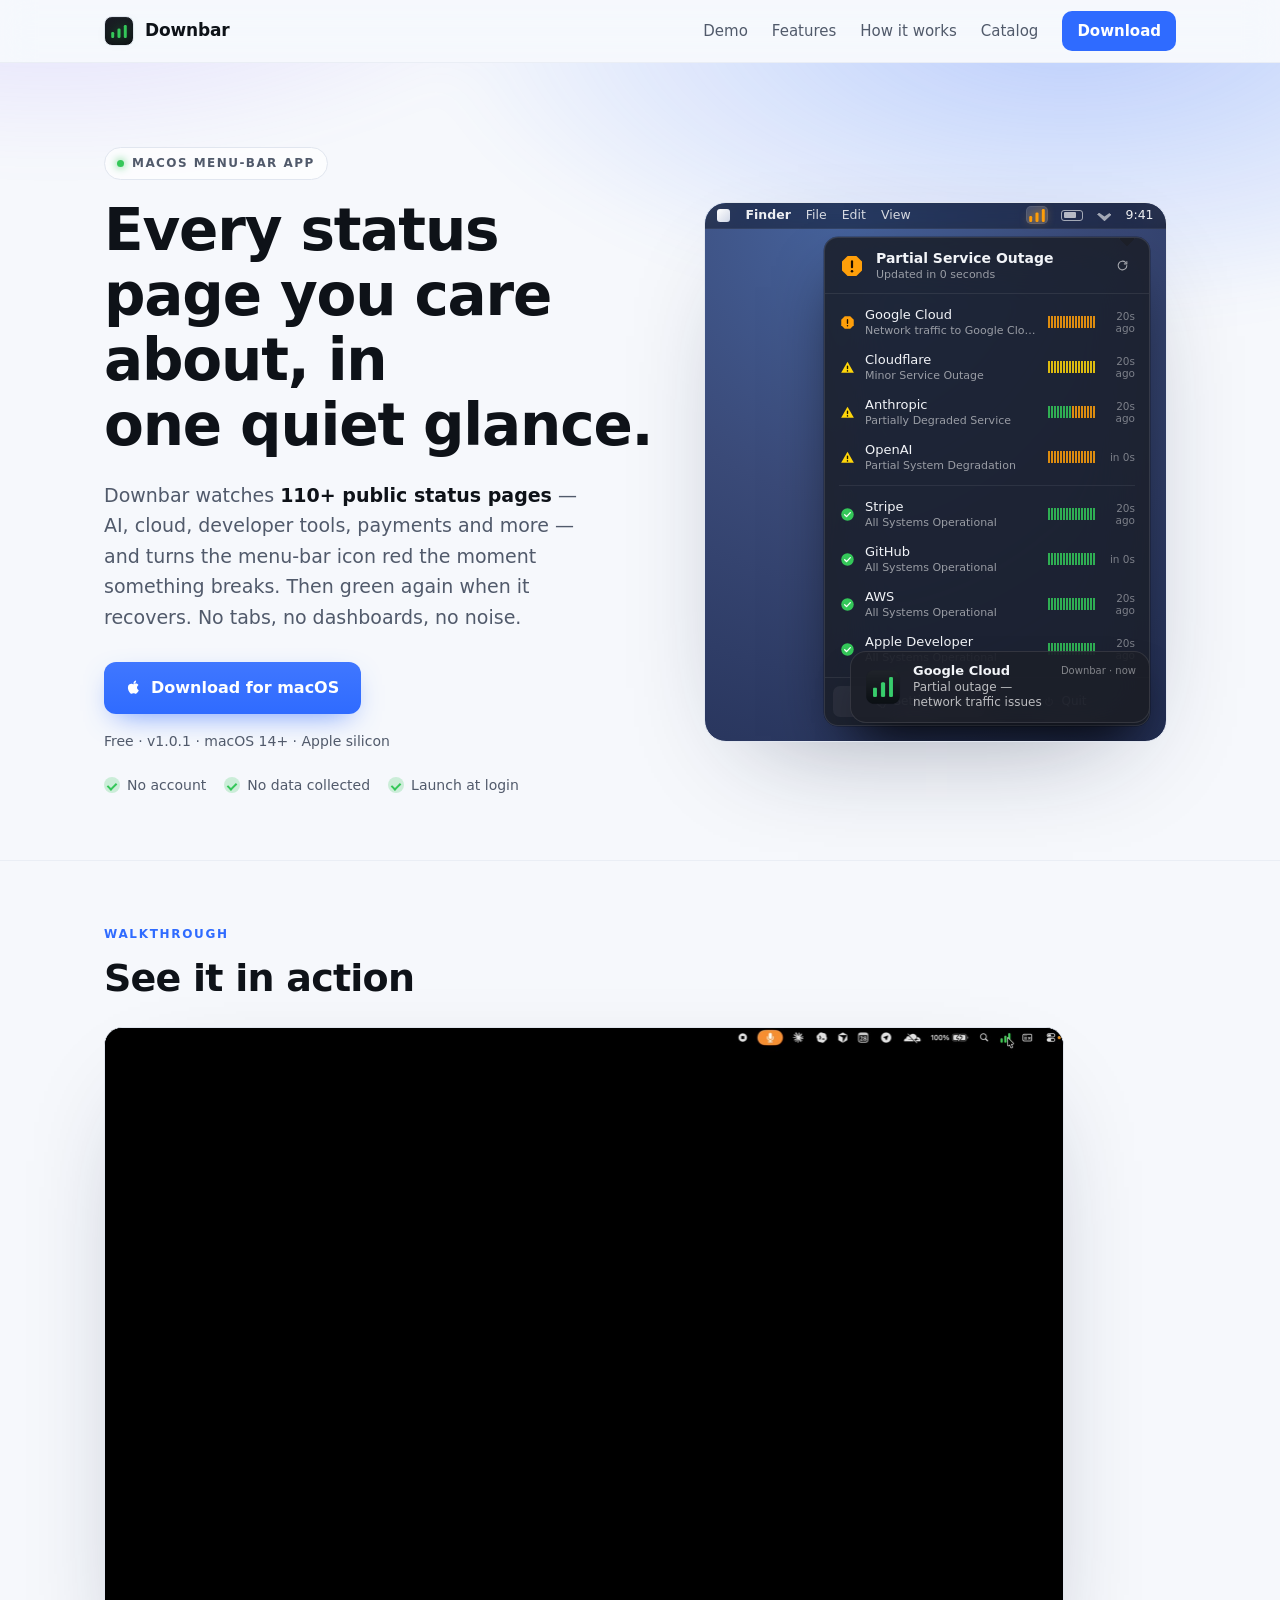
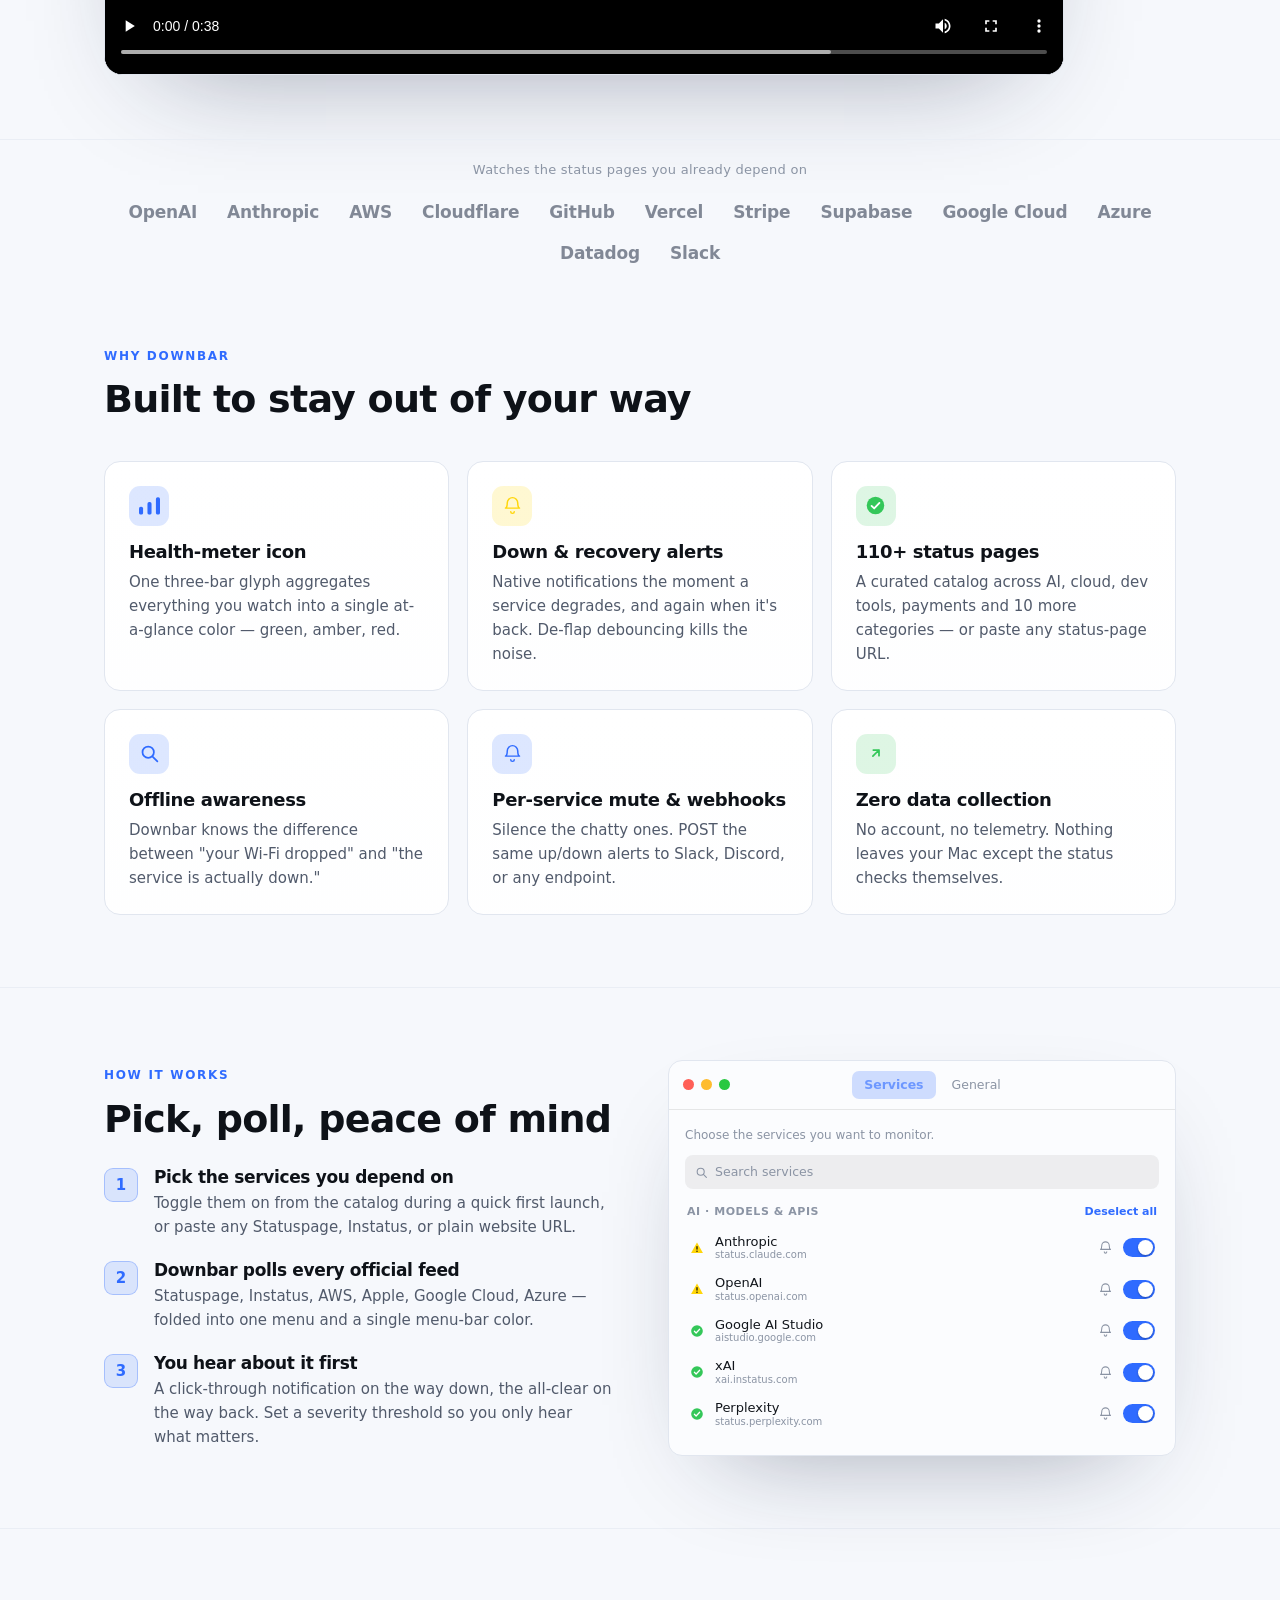
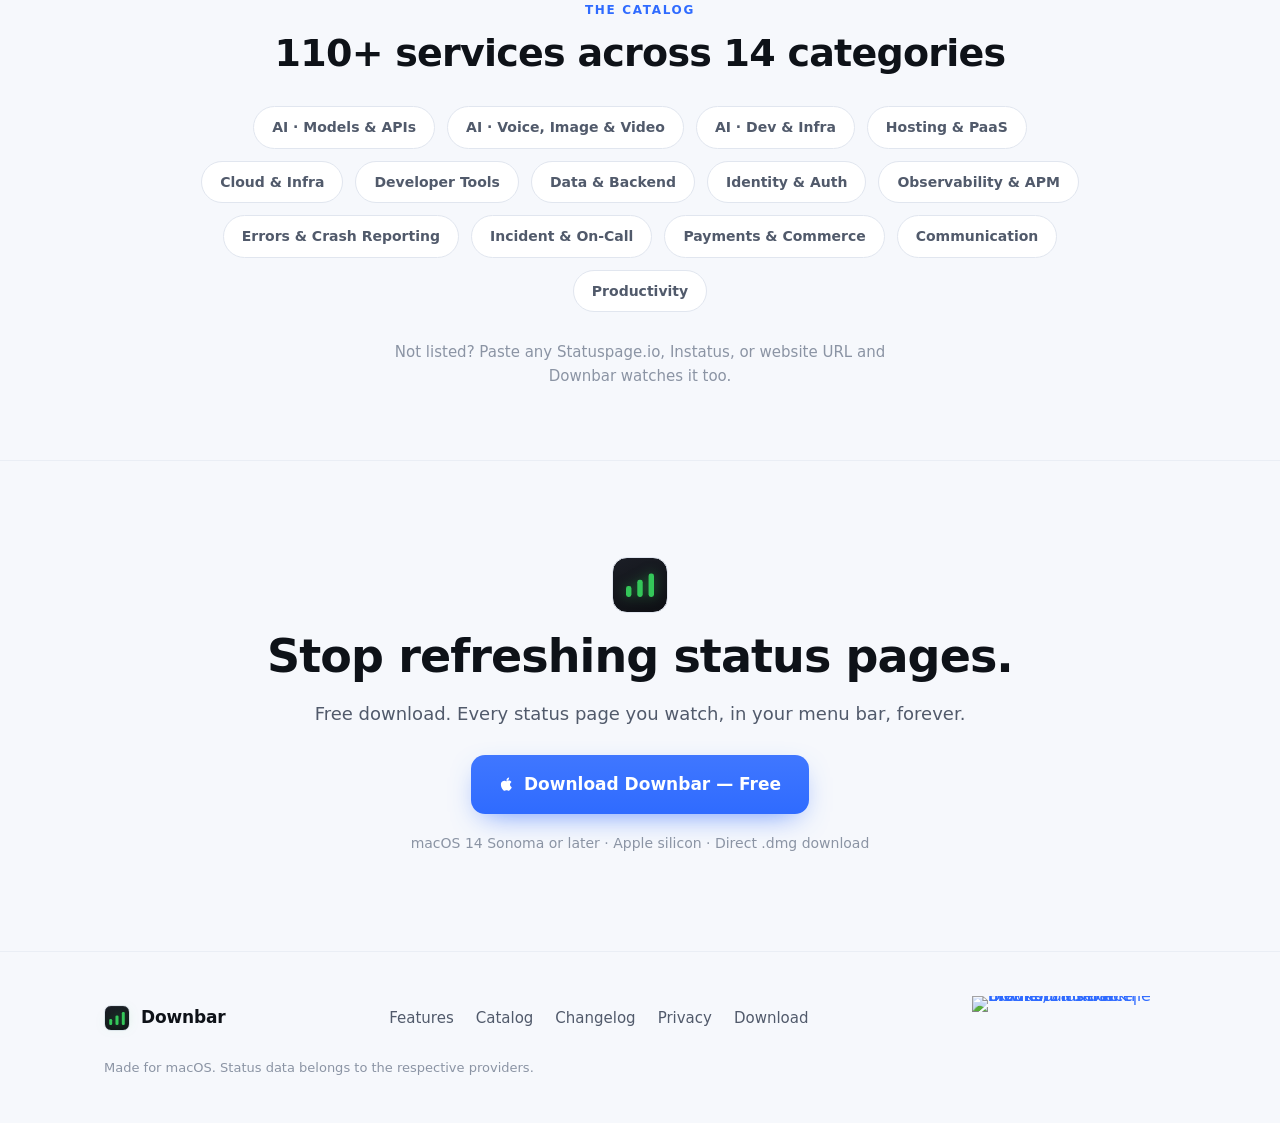
==== commit 79b9bb4c: "Release 1.0.1 on the site: DMG download, changelog, /dl/latest redirect Ship Downbar-1.0.1.dmg at si" ====
--- a/site/index.html
+++ b/site/index.html
@@ -13,7 +13,7 @@
     gtag('config', 'G-KMRTV61Q7Y');
   </script>
   <title>Downbar — Every status page, right in your menu bar</title>
-  <meta name="description" content="Downbar is a $2.99 macOS menu-bar app that watches 110+ public status pages — AI, cloud, dev tools, payments — and tells you the moment something goes down, and the moment it recovers." />
+  <meta name="description" content="Downbar is a free macOS menu-bar app that watches 110+ public status pages — AI, cloud, dev tools, payments — and tells you the moment something goes down, and the moment it recovers." />
   <meta name="color-scheme" content="dark light" />
   <meta name="theme-color" content="#0c0d10" />
   <link rel="canonical" href="https://downbar.app/" />
@@ -130,11 +130,12 @@
             dashboards, no noise.
           </p>
           <div class="hero-actions">
-            <a class="btn btn-primary" href="https://apps.apple.com/us/app/downbar/id6781379131?mt=12">
+            <a class="btn btn-primary" href="/dl/latest" download
+               onclick="gtag('event','file_download',{file_name:'Downbar-latest.dmg',link_url:'/dl/latest'})">
               <svg class="btn-apple" viewBox="0 0 16 16" aria-hidden="true"><path d="M11.04 8.49c-.02-1.7 1.39-2.51 1.45-2.55-.79-1.16-2.02-1.32-2.46-1.34-1.05-.1-2.04.61-2.57.61-.53 0-1.35-.6-2.22-.58-1.14.02-2.19.66-2.78 1.68-1.18 2.05-.3 5.08.85 6.74.56.81 1.23 1.72 2.1 1.69.84-.03 1.16-.54 2.18-.54 1.01 0 1.31.54 2.2.53.91-.02 1.49-.83 2.05-1.64.64-.94.9-1.85.92-1.9-.02-.01-1.77-.68-1.79-2.7zM9.43 3.7c.47-.57.78-1.36.69-2.15-.67.03-1.49.45-1.97 1.01-.43.5-.81 1.31-.71 2.08.75.06 1.51-.38 1.99-.94z"/></svg>
-              Download on the App Store
+              Download for macOS
             </a>
-            <span class="price">$2.99 · one-time · macOS 14+</span>
+            <span class="price">Free · v1.0.1 · macOS 14+ · Apple silicon</span>
           </div>
           <ul class="hero-trust">
             <li><span class="tick"></span> No account</li>
@@ -420,12 +421,13 @@
       <div class="wrap cta-inner">
         <span class="cta-mark" aria-hidden="true"><svg viewBox="0 0 18 16" class="brand-bars"><use href="#g-bars" /></svg></span>
         <h2 id="cta-heading">Stop refreshing status pages.</h2>
-        <p>One purchase. Every status page you watch, in your menu bar, forever.</p>
-        <a class="btn btn-primary btn-lg" href="https://apps.apple.com/us/app/downbar/id6781379131?mt=12">
+        <p>Free download. Every status page you watch, in your menu bar, forever.</p>
+        <a class="btn btn-primary btn-lg" href="/dl/latest" download
+           onclick="gtag('event','file_download',{file_name:'Downbar-latest.dmg',link_url:'/dl/latest'})">
           <svg class="btn-apple" viewBox="0 0 16 16" aria-hidden="true"><path d="M11.04 8.49c-.02-1.7 1.39-2.51 1.45-2.55-.79-1.16-2.02-1.32-2.46-1.34-1.05-.1-2.04.61-2.57.61-.53 0-1.35-.6-2.22-.58-1.14.02-2.19.66-2.78 1.68-1.18 2.05-.3 5.08.85 6.74.56.81 1.23 1.72 2.1 1.69.84-.03 1.16-.54 2.18-.54 1.01 0 1.31.54 2.2.53.91-.02 1.49-.83 2.05-1.64.64-.94.9-1.85.92-1.9-.02-.01-1.77-.68-1.79-2.7zM9.43 3.7c.47-.57.78-1.36.69-2.15-.67.03-1.49.45-1.97 1.01-.43.5-.81 1.31-.71 2.08.75.06 1.51-.38 1.99-.94z"/></svg>
-          Download on the App Store — $2.99
+          Download Downbar — Free
         </a>
-        <p class="cta-fine">macOS 14 Sonoma or later · Universal</p>
+        <p class="cta-fine">macOS 14 Sonoma or later · Apple silicon · Direct .dmg download</p>
       </div>
     </section>
   </main>
@@ -439,9 +441,13 @@
       <nav class="footer-nav" aria-label="Footer">
         <a href="#features">Features</a>
         <a href="#catalog">Catalog</a>
+        <a href="/changelog">Changelog</a>
         <a href="/privacy">Privacy</a>
-        <a href="https://apps.apple.com/us/app/downbar/id6781379131?mt=12">App Store</a>
+        <a href="/dl/latest" download>Download</a>
       </nav>
+      <a class="ph-badge" href="https://www.producthunt.com/products/downbar?embed=true&amp;utm_source=badge-featured&amp;utm_medium=badge&amp;utm_campaign=badge-downbar" target="_blank" rel="noopener noreferrer">
+        <img alt="Downbar - Know the moment a service breaks, and the moment it's back | Product Hunt" width="250" height="54" src="https://api.producthunt.com/widgets/embed-image/v1/featured.svg?post_id=1183271&amp;theme=light&amp;t=1782777510726" />
+      </a>
       <p class="footer-fine">Made for macOS. Status data belongs to the respective providers.</p>
     </div>
   </footer>
--- a/site/style.css
+++ b/site/style.css
@@ -464,12 +464,54 @@
   padding: 1px 6px; border-radius: 5px;
 }
 
+/* ---------- Changelog ---------- */
+.changelog .release {
+  margin-top: 40px; padding-top: 32px;
+  border-top: 1px solid var(--border-soft);
+}
+.release-head { display: flex; align-items: baseline; flex-wrap: wrap; gap: 12px; }
+.changelog .release-head h2 { margin: 0; font-size: 24px; font-weight: 700; letter-spacing: -0.01em; }
+.release-pill {
+  align-self: center;
+  font-size: 11px; font-weight: 700; text-transform: uppercase; letter-spacing: 0.1em;
+  padding: 3px 10px; border-radius: 999px;
+}
+.release-pill.latest {
+  color: var(--good);
+  background: color-mix(in srgb, var(--good) 14%, transparent);
+}
+.release-pill.soon {
+  color: var(--accent);
+  background: color-mix(in srgb, var(--accent) 14%, transparent);
+}
+.release-date { color: var(--text-faint); font-size: 14px; }
+.release-note { margin-top: 10px; }
+.changelog .change-kind {
+  margin: 20px 0 8px; font-size: 13px; font-weight: 700;
+  text-transform: uppercase; letter-spacing: 0.1em;
+}
+.change-kind.added { color: var(--good); }
+.change-kind.changed { color: var(--accent); }
+.change-kind.fixed { color: var(--major); }
+.change-list { margin: 0; padding: 0; list-style: none; }
+.change-list li {
+  position: relative; padding-left: 18px; margin-bottom: 8px;
+  color: var(--text-dim); font-size: 16px;
+}
+.change-list li::before {
+  content: ""; position: absolute; left: 0; top: 0.62em;
+  width: 6px; height: 6px; border-radius: 50%;
+  background: color-mix(in srgb, var(--text-faint) 70%, transparent);
+}
+
 /* ---------- Footer ---------- */
 .site-footer { border-top: 1px solid var(--border-soft); padding: 44px 0; }
 .footer-inner { display: flex; flex-wrap: wrap; align-items: center; gap: 18px 28px; justify-content: space-between; }
 .footer-nav { display: flex; flex-wrap: wrap; gap: 22px; }
 .footer-nav a { color: var(--text-dim); font-size: 15px; }
 .footer-nav a:hover { color: var(--text); }
+.ph-badge { display: inline-flex; line-height: 0; }
+.ph-badge img { display: block; height: 44px; width: auto; }
 .footer-fine { margin: 0; color: var(--text-faint); font-size: 13px; flex-basis: 100%; }
 
 /* ---------- Responsive ---------- */
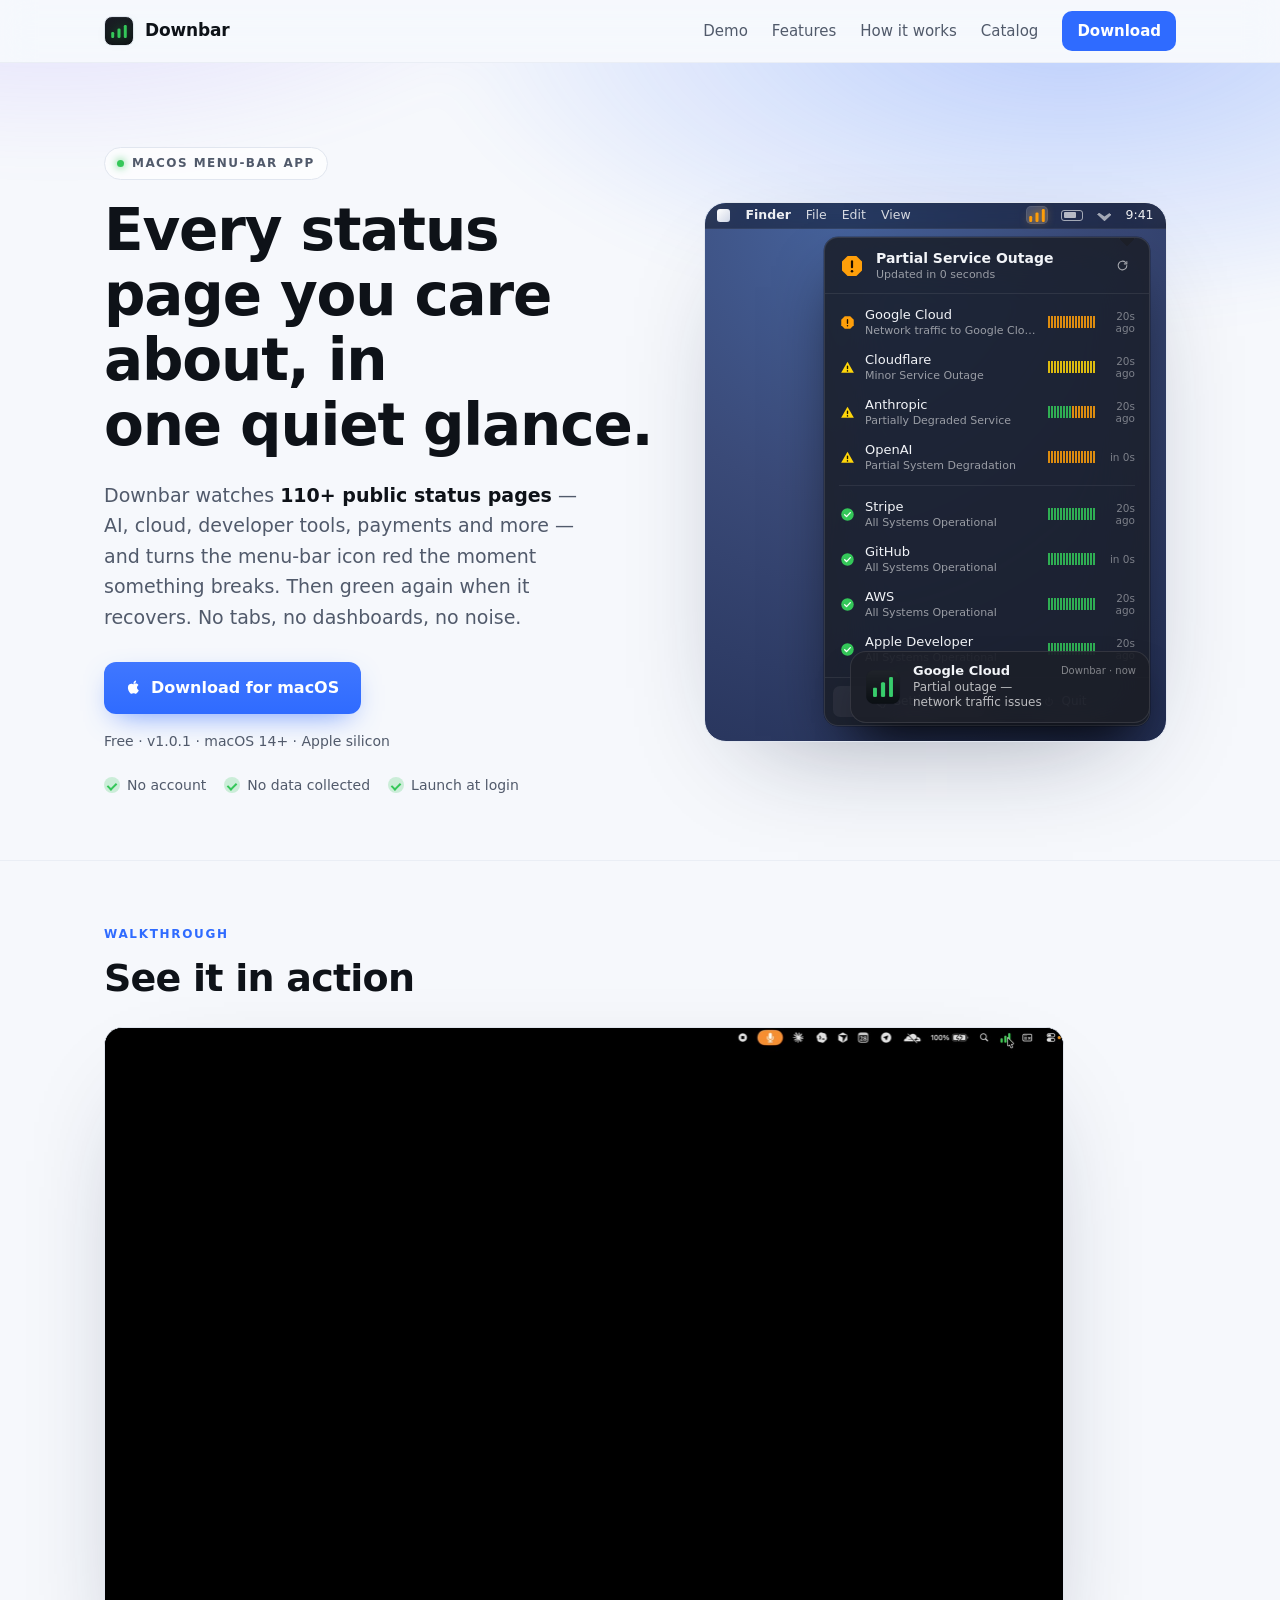
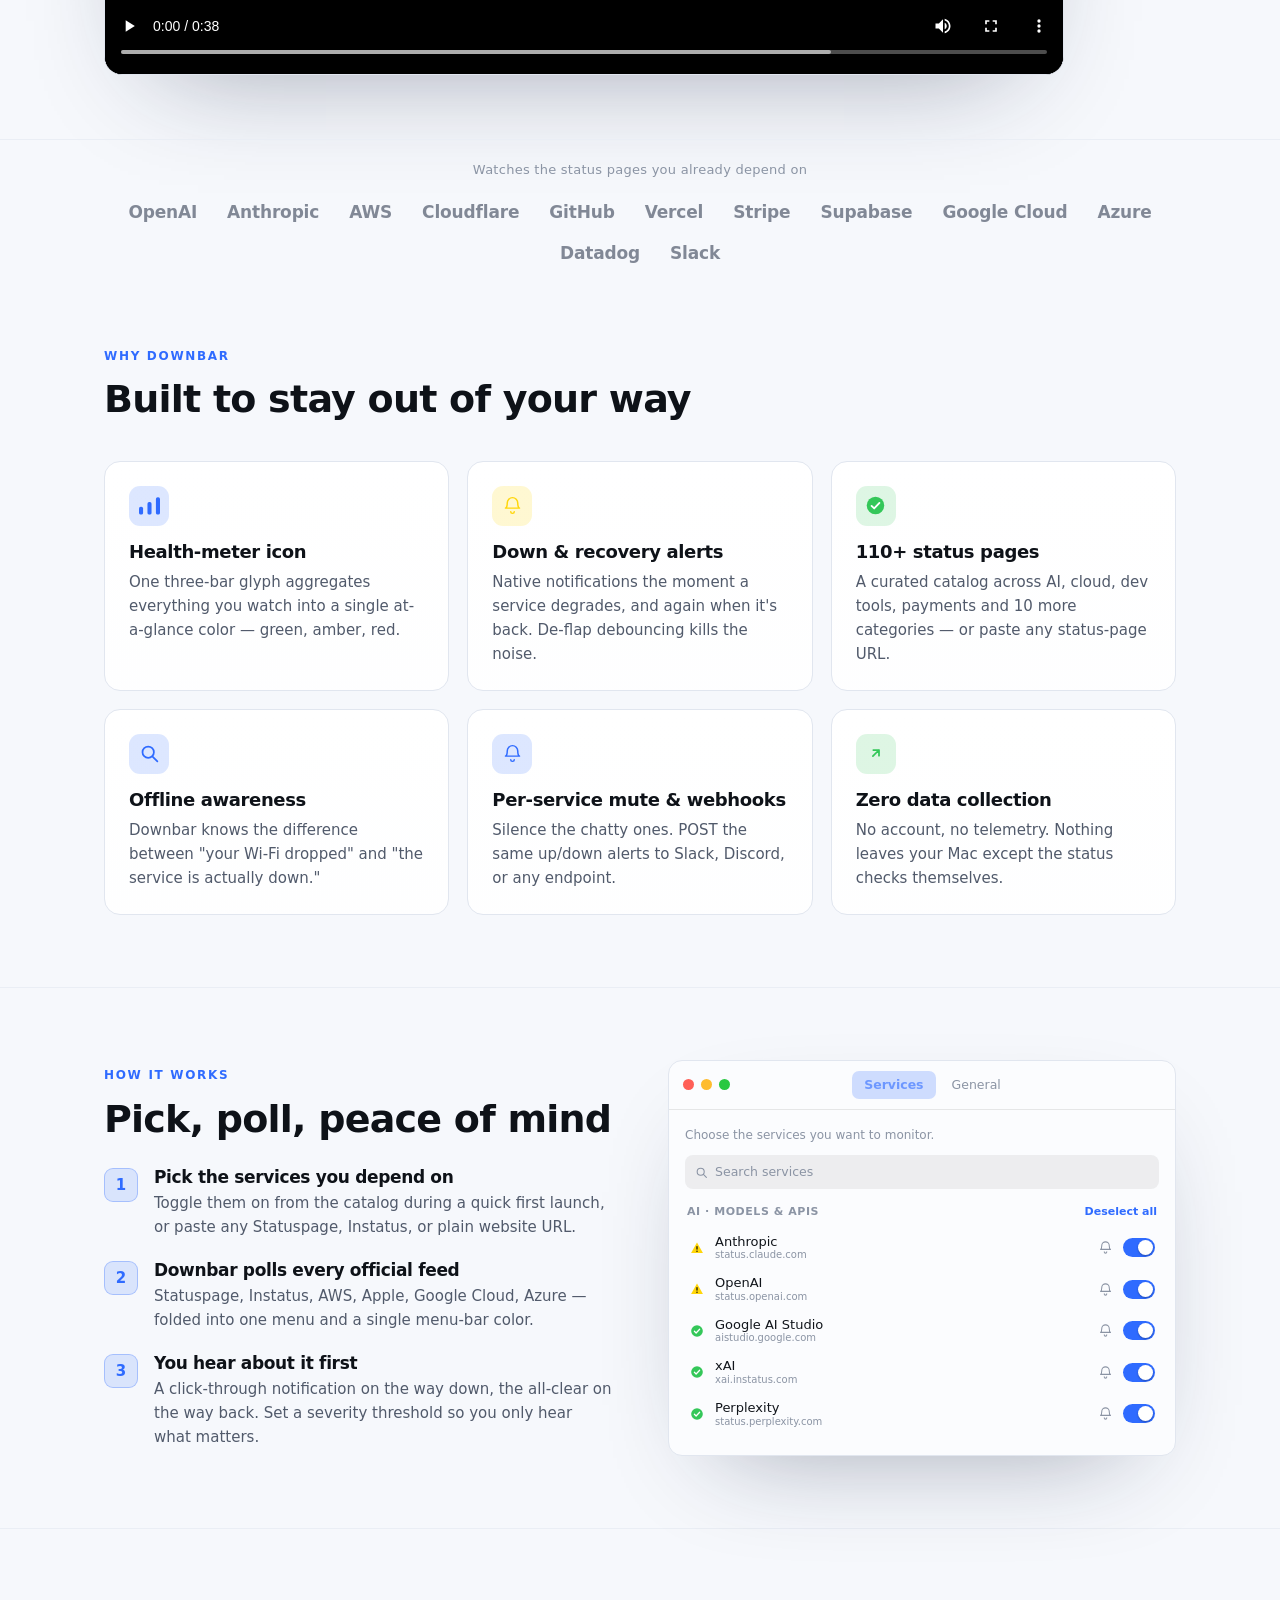
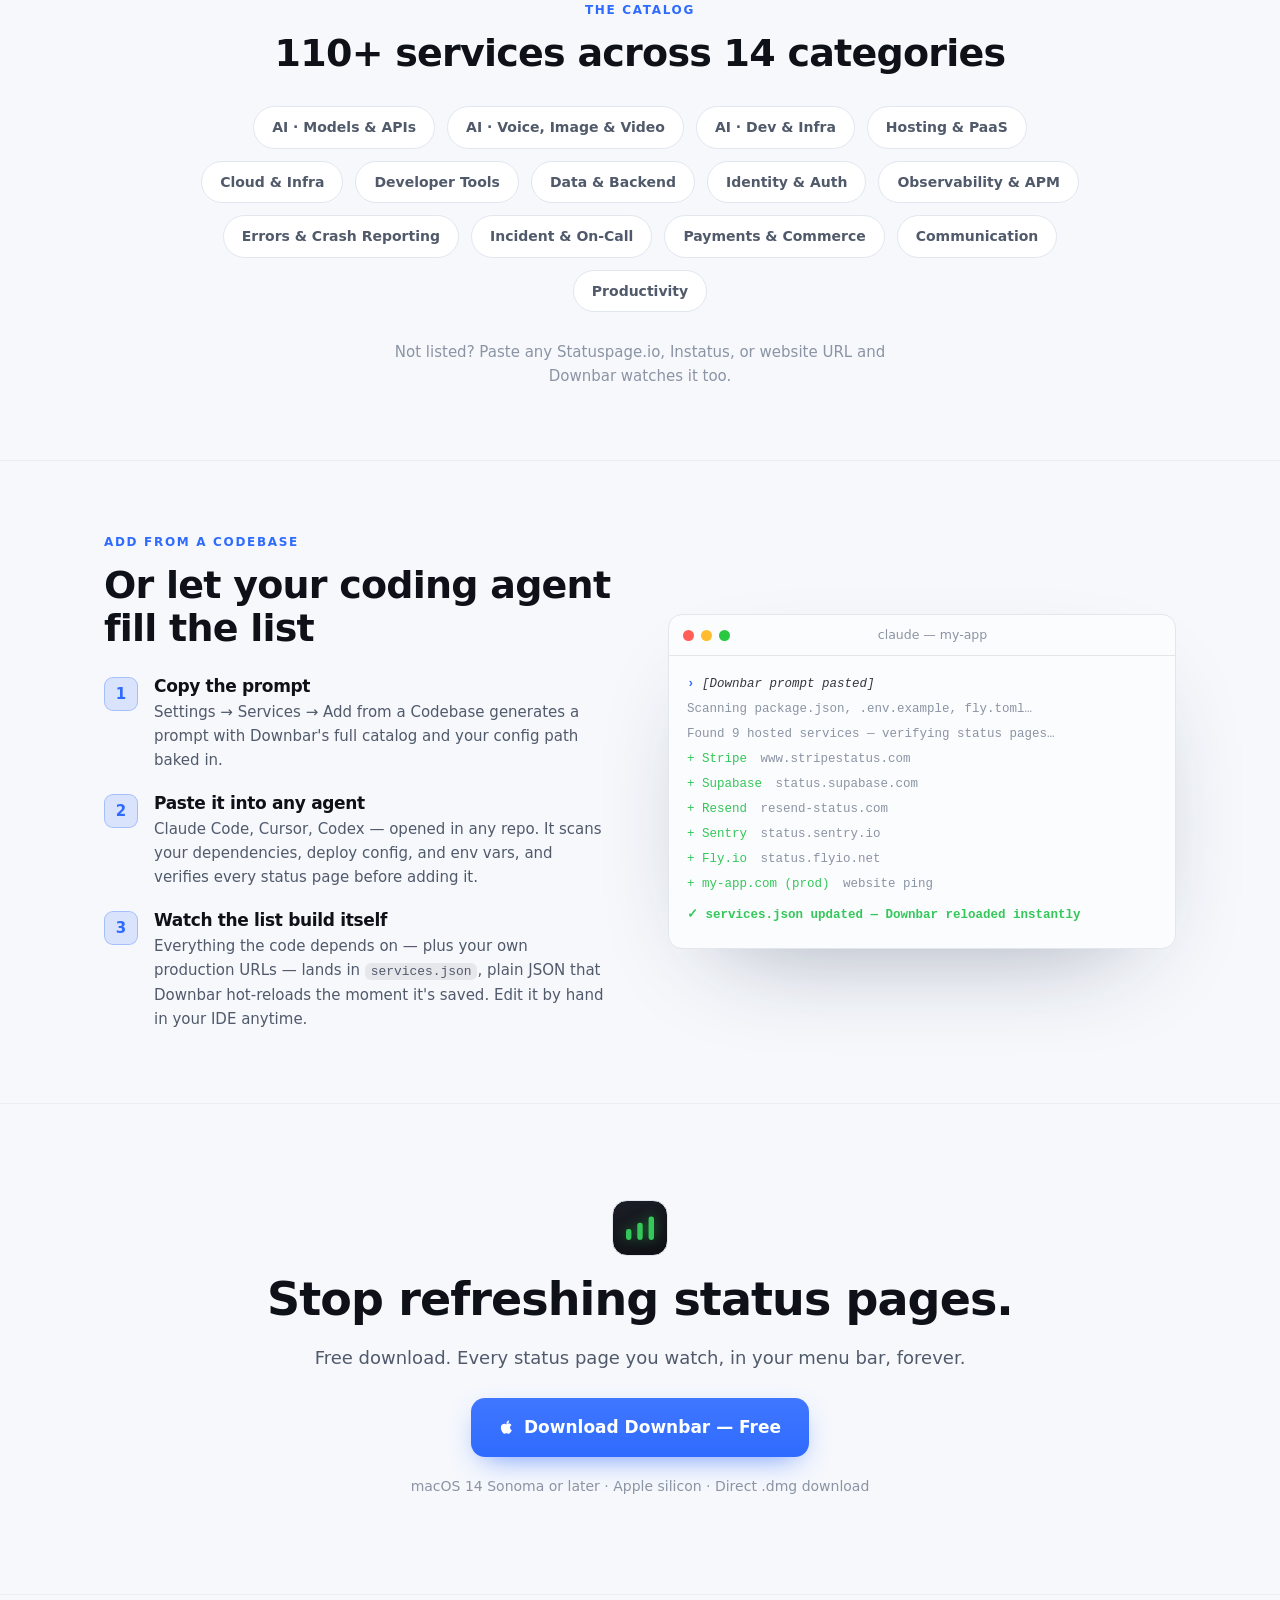
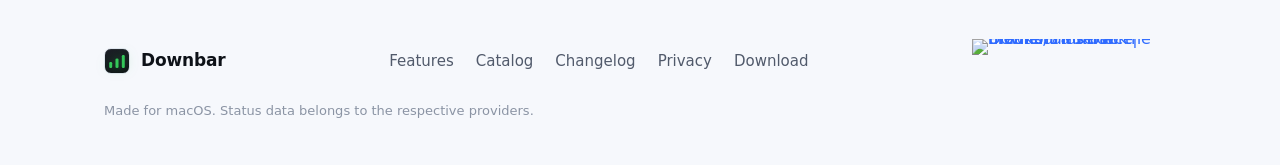
==== commit a35ce9b9: "Site: add the AI-prompt feature band to the landing page "Add from a codebase" section between the c" ====
--- a/site/index.html
+++ b/site/index.html
@@ -415,6 +415,52 @@
       </div>
     </section>
 
+    <!-- ===================== AI prompt ===================== -->
+    <section id="agent" class="agent" aria-labelledby="agent-heading">
+      <div class="wrap agent-inner">
+        <div class="agent-copy">
+          <p class="section-eyebrow">Add from a codebase</p>
+          <h2 id="agent-heading">Or let your coding agent fill the list</h2>
+          <ol class="steps">
+            <li>
+              <h3>Copy the prompt</h3>
+              <p>Settings → Services → Add from a Codebase generates a prompt with Downbar's full catalog and your config path baked in.</p>
+            </li>
+            <li>
+              <h3>Paste it into any agent</h3>
+              <p>Claude Code, Cursor, Codex — opened in any repo. It scans your dependencies, deploy config, and env vars, and verifies every status page before adding it.</p>
+            </li>
+            <li>
+              <h3>Watch the list build itself</h3>
+              <p>Everything the code depends on — plus your own production URLs — lands in <code>services.json</code>, plain JSON that Downbar hot-reloads the moment it's saved. Edit it by hand in your IDE anytime.</p>
+            </li>
+          </ol>
+        </div>
+
+        <!-- Agent terminal mockup -->
+        <div class="agent-art">
+          <div class="winframe" role="img" aria-label="A coding agent terminal scanning a repository and adding the services it depends on to Downbar">
+            <div class="win-bar">
+              <span class="traffic"><i class="r"></i><i class="y"></i><i class="g"></i></span>
+              <span class="term-title">claude — my-app</span>
+            </div>
+            <div class="term-body">
+              <p><span class="term-prompt">›</span> <span class="term-paste">[Downbar prompt pasted]</span></p>
+              <p class="term-dim">Scanning package.json, .env.example, fly.toml…</p>
+              <p class="term-dim">Found 9 hosted services — verifying status pages…</p>
+              <p class="term-add">+ Stripe <em>www.stripestatus.com</em></p>
+              <p class="term-add">+ Supabase <em>status.supabase.com</em></p>
+              <p class="term-add">+ Resend <em>resend-status.com</em></p>
+              <p class="term-add">+ Sentry <em>status.sentry.io</em></p>
+              <p class="term-add">+ Fly.io <em>status.flyio.net</em></p>
+              <p class="term-add">+ my-app.com (prod) <em>website ping</em></p>
+              <p class="term-done">✓ services.json updated — Downbar reloaded instantly</p>
+            </div>
+          </div>
+        </div>
+      </div>
+    </section>
+
     <!-- ===================== Closing CTA ===================== -->
     <section id="download" class="cta" aria-labelledby="cta-heading">
       <div class="cta-glow" aria-hidden="true"></div>
--- a/site/style.css
+++ b/site/style.css
@@ -392,6 +392,30 @@
 }
 .cat-note { margin: 28px auto 0; max-width: 52ch; color: var(--text-faint); font-size: 15px; }
 
+/* ---------- AI prompt band ---------- */
+.agent { padding: 72px 0; border-top: 1px solid var(--border-soft); }
+.agent-inner { display: grid; grid-template-columns: 1fr 1fr; gap: 56px; align-items: center; }
+.agent h2 { font-size: clamp(28px, 3.6vw, 38px); margin-bottom: 28px; font-weight: 680; }
+.agent code {
+  font-family: ui-monospace, "SF Mono", Menlo, monospace; font-size: 0.86em;
+  background: rgba(128,128,128,0.14); padding: 1px 6px; border-radius: 6px;
+}
+
+/* agent terminal mockup */
+.term-title { font-size: 12.5px; color: var(--text-faint); margin: 0 auto; transform: translateX(-20px); }
+.term-body {
+  padding: 16px 18px 20px;
+  font-family: ui-monospace, "SF Mono", Menlo, monospace;
+  font-size: 12.5px; line-height: 2;
+}
+.term-body p { margin: 0; white-space: nowrap; overflow: hidden; text-overflow: ellipsis; }
+.term-prompt { color: var(--accent); font-weight: 700; }
+.term-paste { opacity: 0.85; font-style: italic; }
+.term-dim { color: var(--text-faint); }
+.term-add { color: var(--good); }
+.term-add em { color: var(--text-faint); font-style: normal; margin-left: 6px; }
+.term-done { color: var(--good); font-weight: 600; margin-top: 6px !important; }
+
 /* ---------- CTA ---------- */
 .cta { position: relative; padding: 96px 0; border-top: 1px solid var(--border-soft); text-align: center; overflow: hidden; }
 .cta-glow {
@@ -516,7 +540,7 @@
 
 /* ---------- Responsive ---------- */
 @media (max-width: 920px) {
-  .hero-inner, .how-inner { grid-template-columns: 1fr; gap: 44px; }
+  .hero-inner, .how-inner, .agent-inner { grid-template-columns: 1fr; gap: 44px; }
   .hero-stage { order: -1; }
   .feature-grid { grid-template-columns: repeat(2, 1fr); }
 }
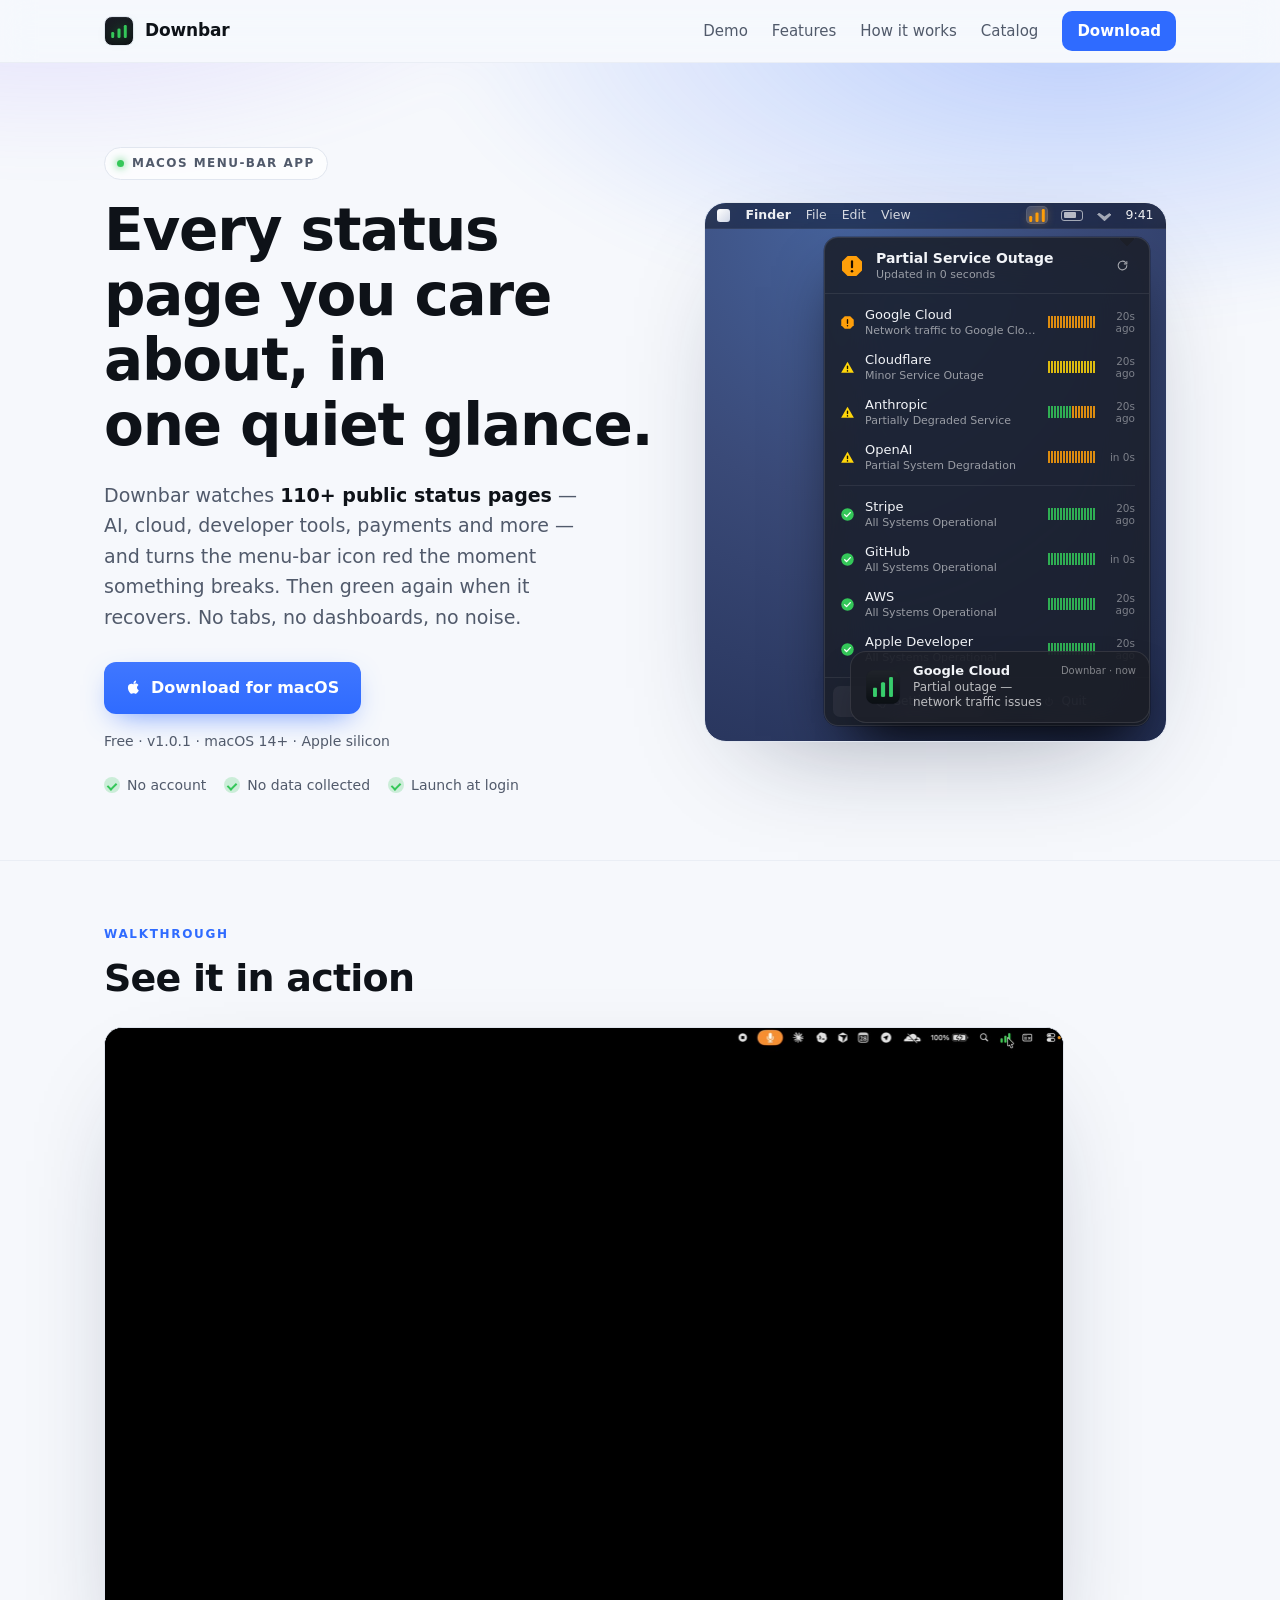
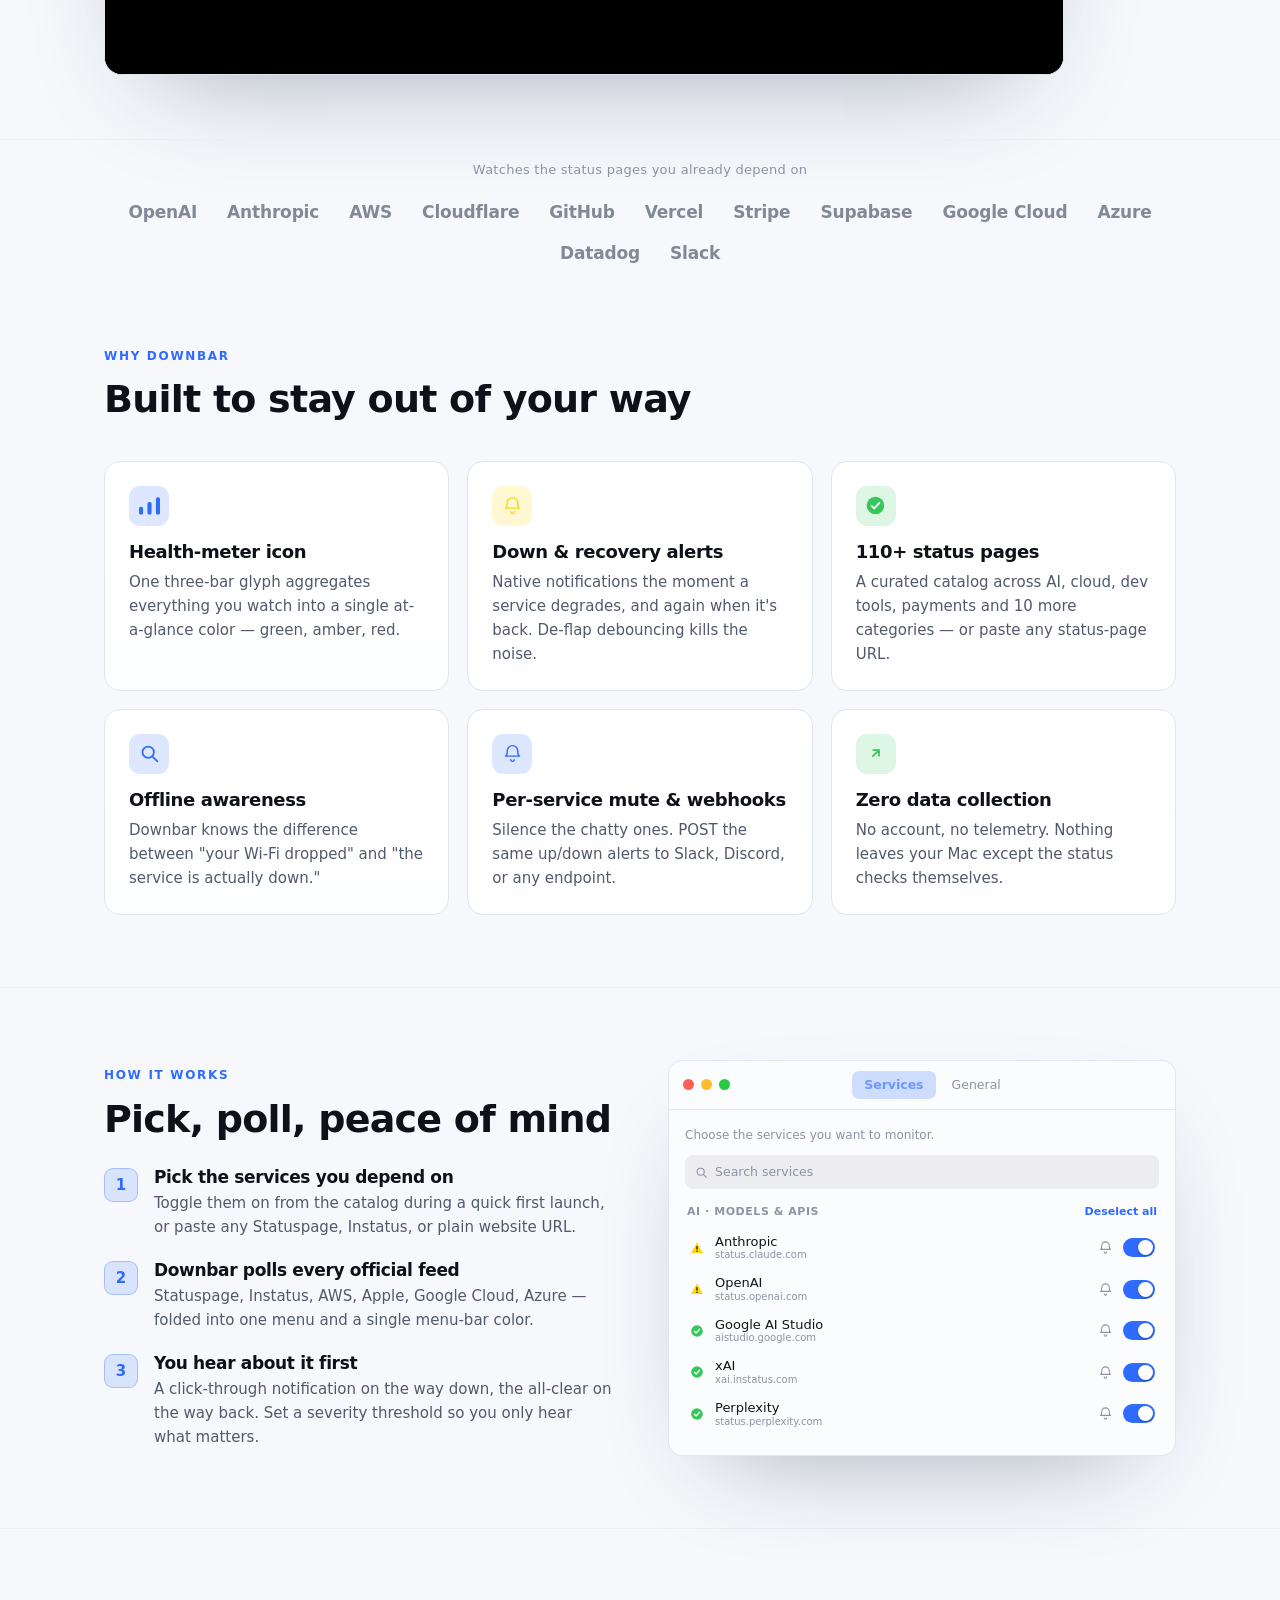
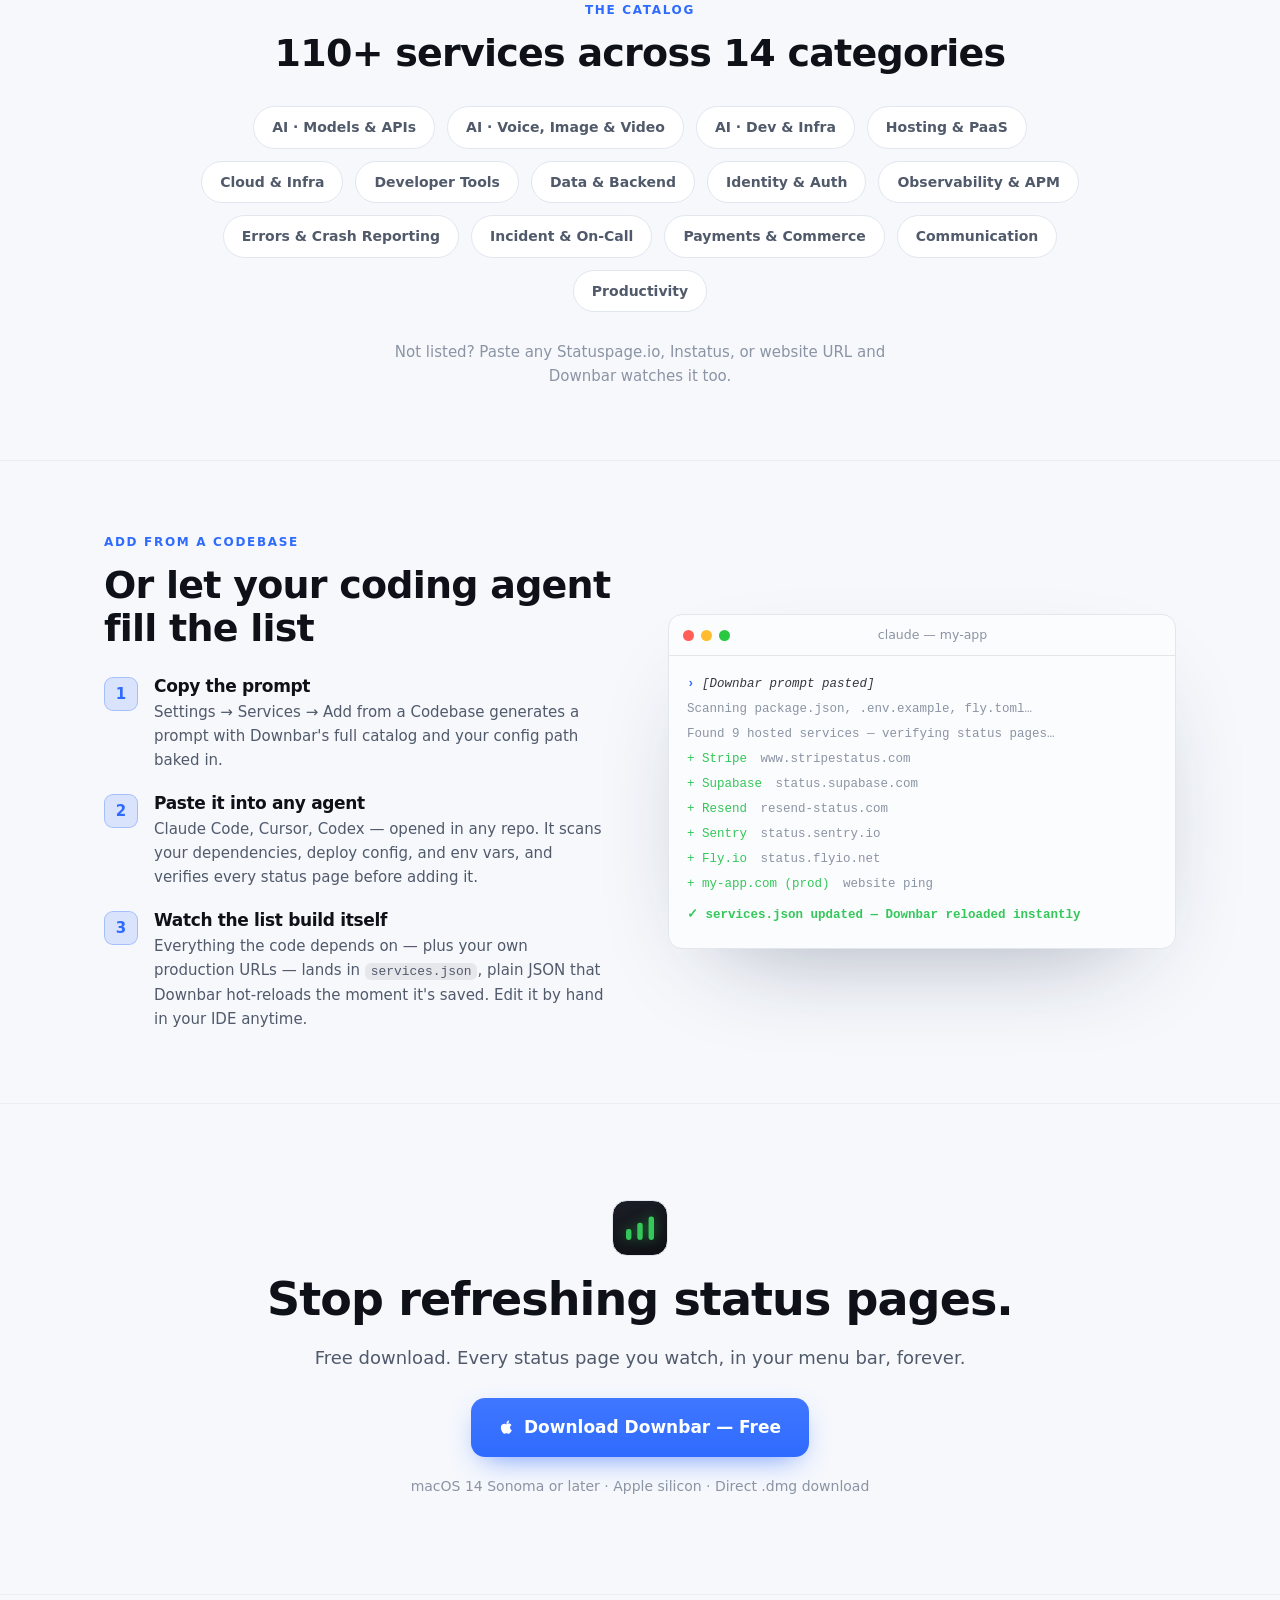
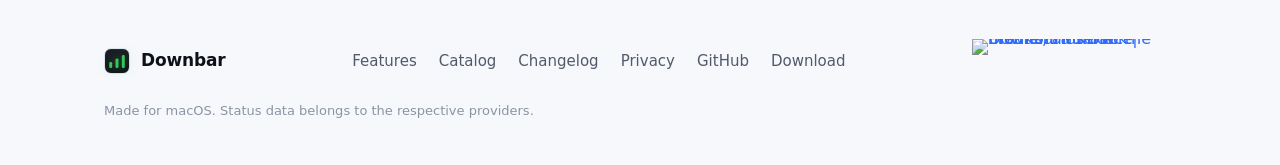
==== commit f58a52de: "Site: link the GitHub repo from the footer Back now that the project is open source.  Co-Authored-By" ====
--- a/site/index.html
+++ b/site/index.html
@@ -489,6 +489,7 @@
         <a href="#catalog">Catalog</a>
         <a href="/changelog">Changelog</a>
         <a href="/privacy">Privacy</a>
+        <a href="https://github.com/Ntarasiuk/downbar" rel="noopener">GitHub</a>
         <a href="/dl/latest" download>Download</a>
       </nav>
       <a class="ph-badge" href="https://www.producthunt.com/products/downbar?embed=true&amp;utm_source=badge-featured&amp;utm_medium=badge&amp;utm_campaign=badge-downbar" target="_blank" rel="noopener noreferrer">
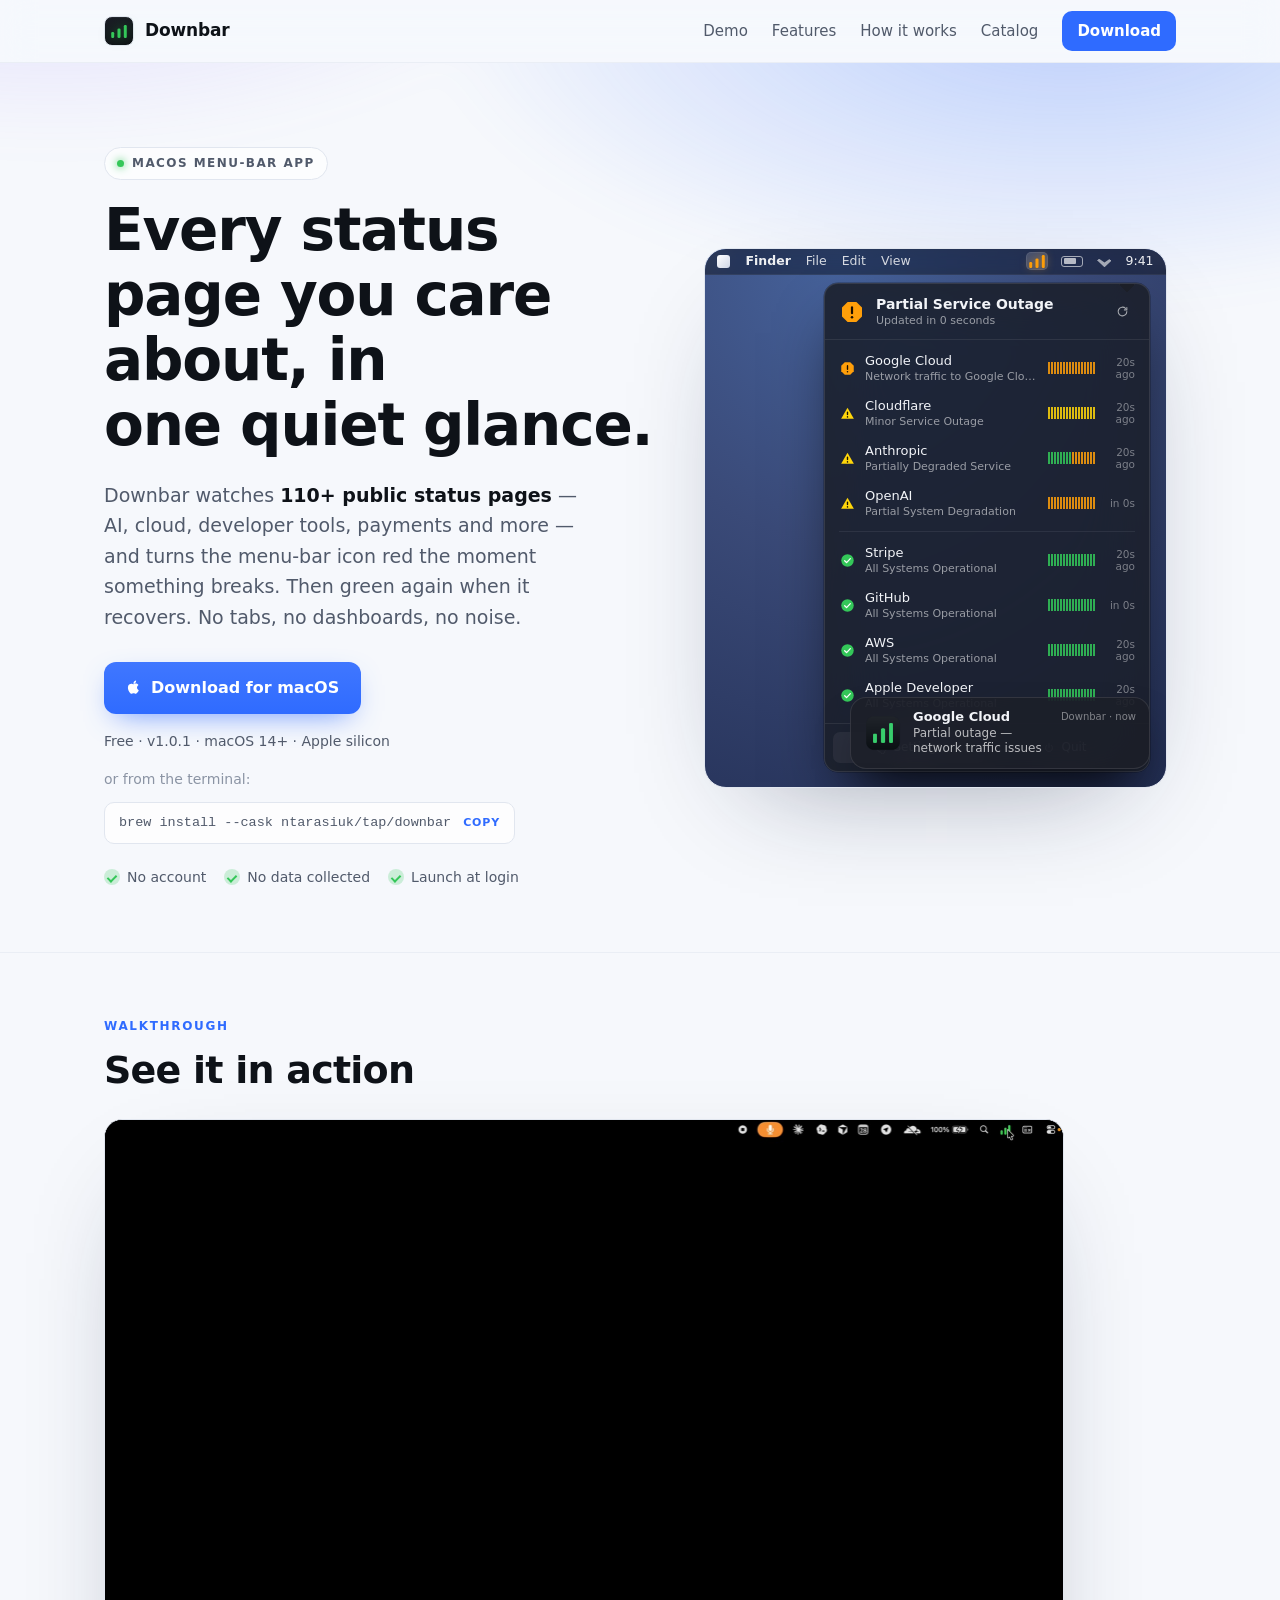
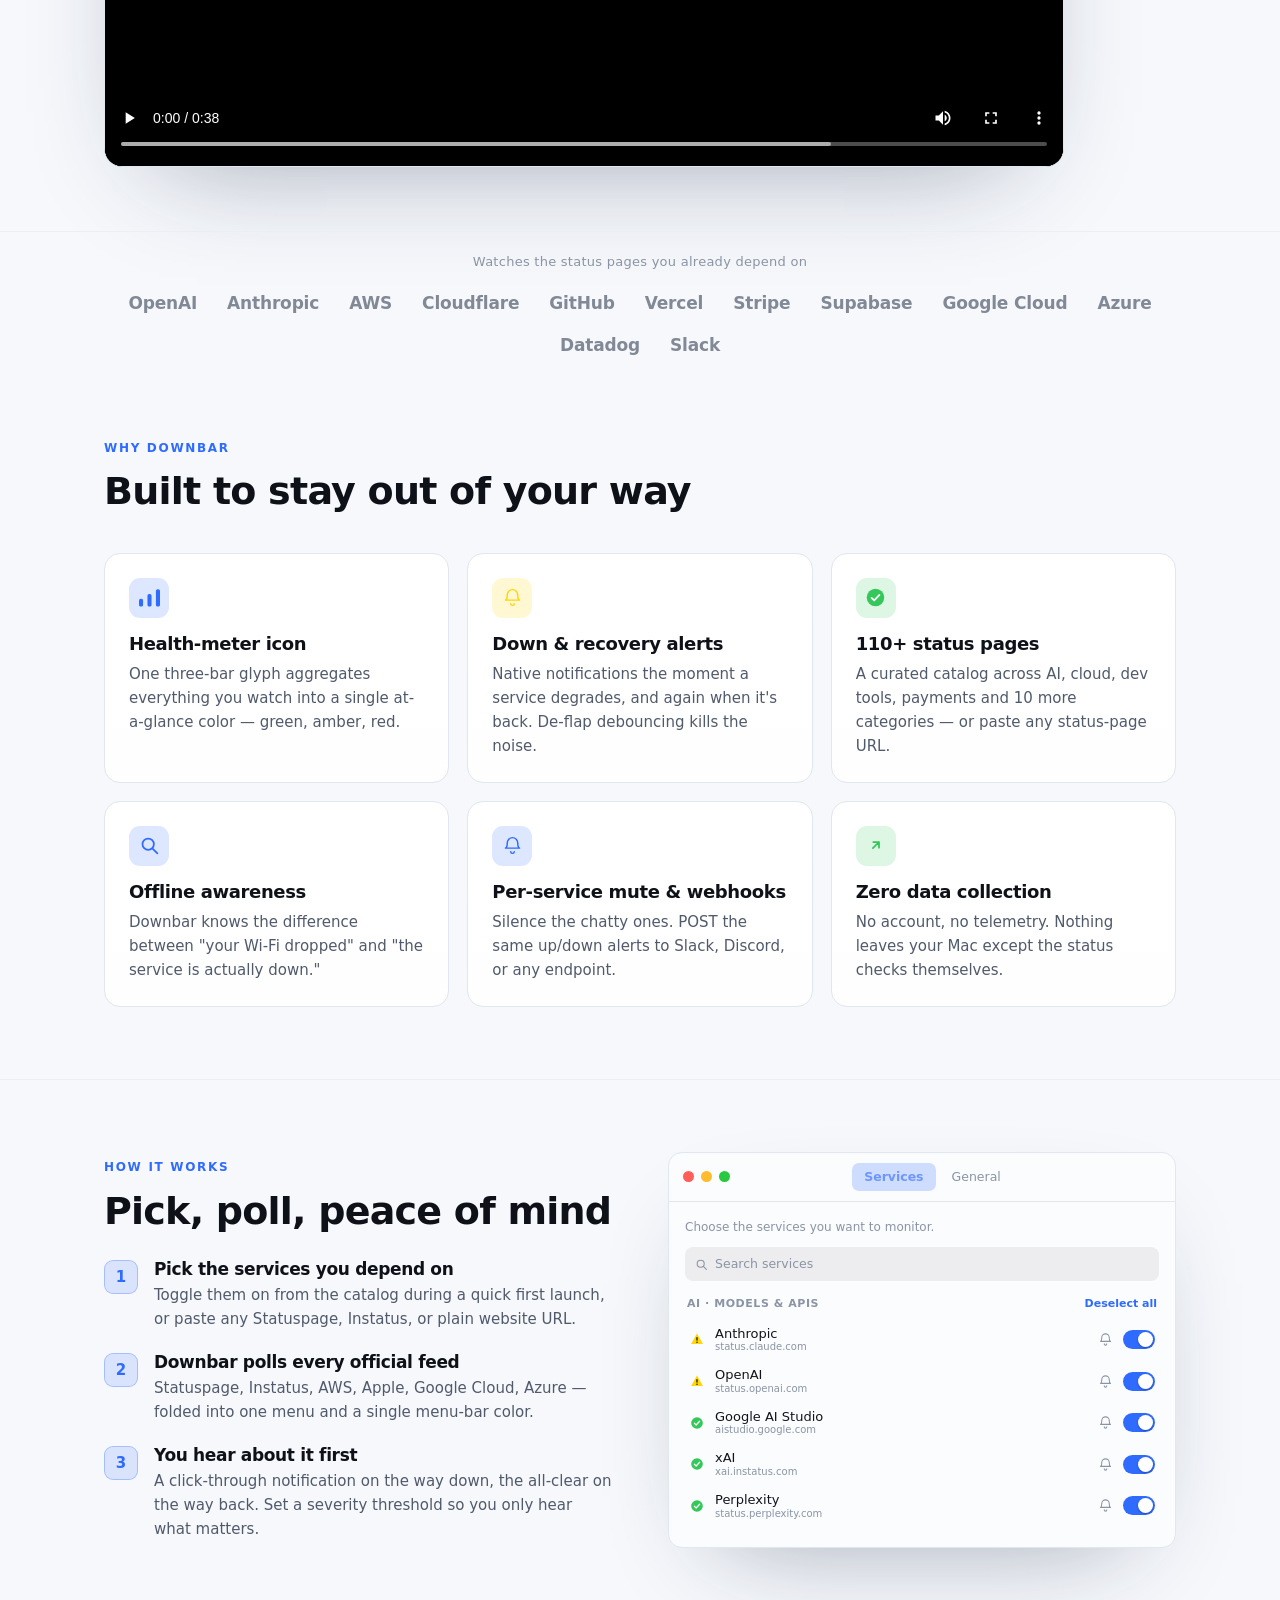
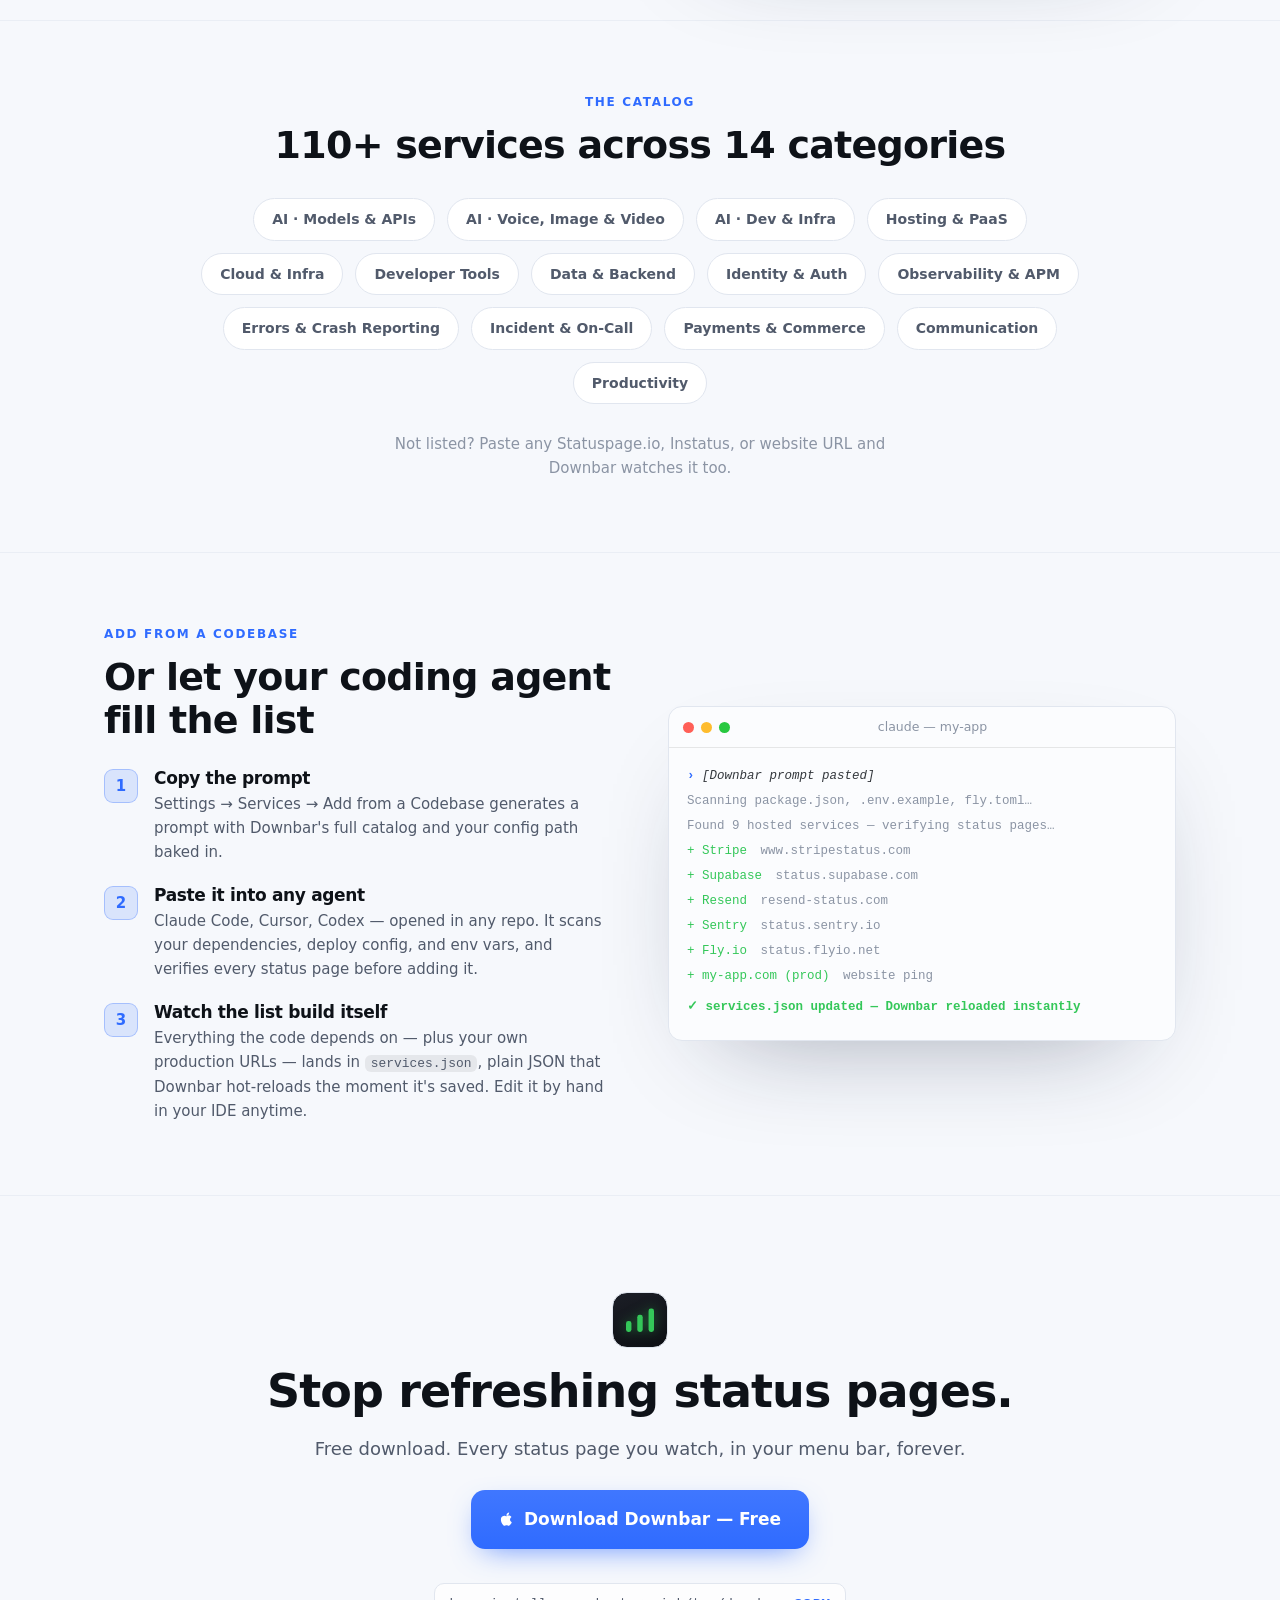
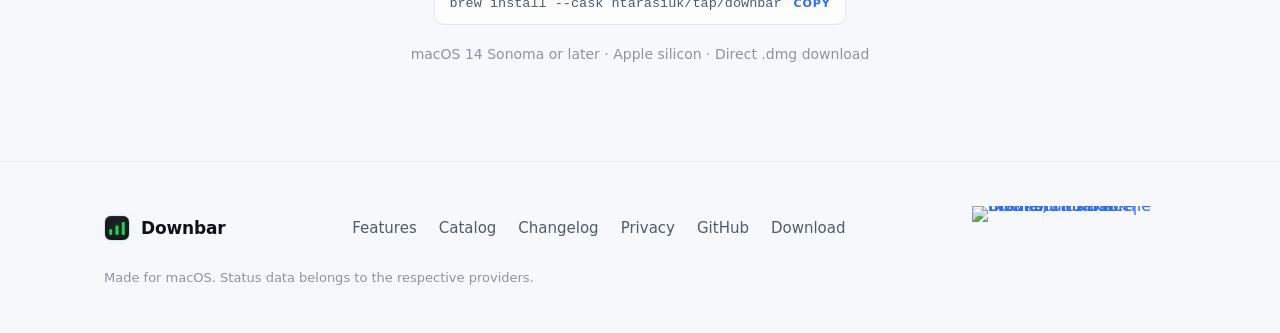
==== commit ad7ac6cb: "Site: Homebrew install command + tap bump step in release checklist brew install --cask ntarasiuk/ta" ====
--- a/site/index.html
+++ b/site/index.html
@@ -136,6 +136,14 @@
               Download for macOS
             </a>
             <span class="price">Free · v1.0.1 · macOS 14+ · Apple silicon</span>
+          </div>
+          <div class="install-alt">
+            <span class="install-alt-label">or from the terminal:</span>
+            <button class="install-cmd" type="button" aria-label="Copy the Homebrew install command"
+              onclick="navigator.clipboard.writeText('brew install --cask ntarasiuk/tap/downbar');var s=this.querySelector('.cmd-copy');s.textContent='copied!';setTimeout(function(){s.textContent='copy';},1400);gtag('event','brew_command_copy')">
+              <code>brew install --cask ntarasiuk/tap/downbar</code>
+              <span class="cmd-copy" aria-hidden="true">copy</span>
+            </button>
           </div>
           <ul class="hero-trust">
             <li><span class="tick"></span> No account</li>
@@ -473,6 +481,13 @@
           <svg class="btn-apple" viewBox="0 0 16 16" aria-hidden="true"><path d="M11.04 8.49c-.02-1.7 1.39-2.51 1.45-2.55-.79-1.16-2.02-1.32-2.46-1.34-1.05-.1-2.04.61-2.57.61-.53 0-1.35-.6-2.22-.58-1.14.02-2.19.66-2.78 1.68-1.18 2.05-.3 5.08.85 6.74.56.81 1.23 1.72 2.1 1.69.84-.03 1.16-.54 2.18-.54 1.01 0 1.31.54 2.2.53.91-.02 1.49-.83 2.05-1.64.64-.94.9-1.85.92-1.9-.02-.01-1.77-.68-1.79-2.7zM9.43 3.7c.47-.57.78-1.36.69-2.15-.67.03-1.49.45-1.97 1.01-.43.5-.81 1.31-.71 2.08.75.06 1.51-.38 1.99-.94z"/></svg>
           Download Downbar — Free
         </a>
+        <div class="install-alt centered">
+          <button class="install-cmd" type="button" aria-label="Copy the Homebrew install command"
+            onclick="navigator.clipboard.writeText('brew install --cask ntarasiuk/tap/downbar');var s=this.querySelector('.cmd-copy');s.textContent='copied!';setTimeout(function(){s.textContent='copy';},1400);gtag('event','brew_command_copy')">
+            <code>brew install --cask ntarasiuk/tap/downbar</code>
+            <span class="cmd-copy" aria-hidden="true">copy</span>
+          </button>
+        </div>
         <p class="cta-fine">macOS 14 Sonoma or later · Apple silicon · Direct .dmg download</p>
       </div>
     </section>
--- a/site/style.css
+++ b/site/style.css
@@ -149,6 +149,28 @@
 .lede strong { color: var(--text); font-weight: 640; }
 .hero-actions { margin-top: 30px; display: flex; flex-wrap: wrap; align-items: center; gap: 16px; }
 .price { color: var(--text-dim); font-size: 14px; }
+
+/* "or from the terminal" Homebrew one-liner */
+.install-alt { margin-top: 16px; display: flex; align-items: center; flex-wrap: wrap; gap: 12px; }
+.install-alt.centered { justify-content: center; }
+.install-alt-label { color: var(--text-faint); font-size: 14px; }
+.install-cmd {
+  display: inline-flex; align-items: center; gap: 12px;
+  font: inherit; cursor: pointer;
+  background: color-mix(in srgb, var(--bg-elev) 80%, transparent);
+  border: 1px solid var(--border); border-radius: 10px;
+  padding: 9px 14px; color: var(--text-dim);
+  transition: border-color .12s ease, color .12s ease;
+}
+.install-cmd:hover { color: var(--text); border-color: color-mix(in srgb, var(--accent) 55%, var(--border)); }
+.install-cmd code {
+  font-family: ui-monospace, "SF Mono", Menlo, monospace;
+  font-size: 13.5px; white-space: nowrap;
+}
+.cmd-copy {
+  font-size: 11px; font-weight: 700; text-transform: uppercase; letter-spacing: 0.08em;
+  color: var(--accent);
+}
 .hero-trust { list-style: none; margin: 22px 0 0; padding: 0; display: flex; flex-wrap: wrap; gap: 18px; }
 .hero-trust li { display: flex; align-items: center; gap: 7px; font-size: 14px; color: var(--text-dim); }
 .tick { width: 16px; height: 16px; border-radius: 50%; background: color-mix(in srgb, var(--good) 22%, transparent); position: relative; flex: none; }
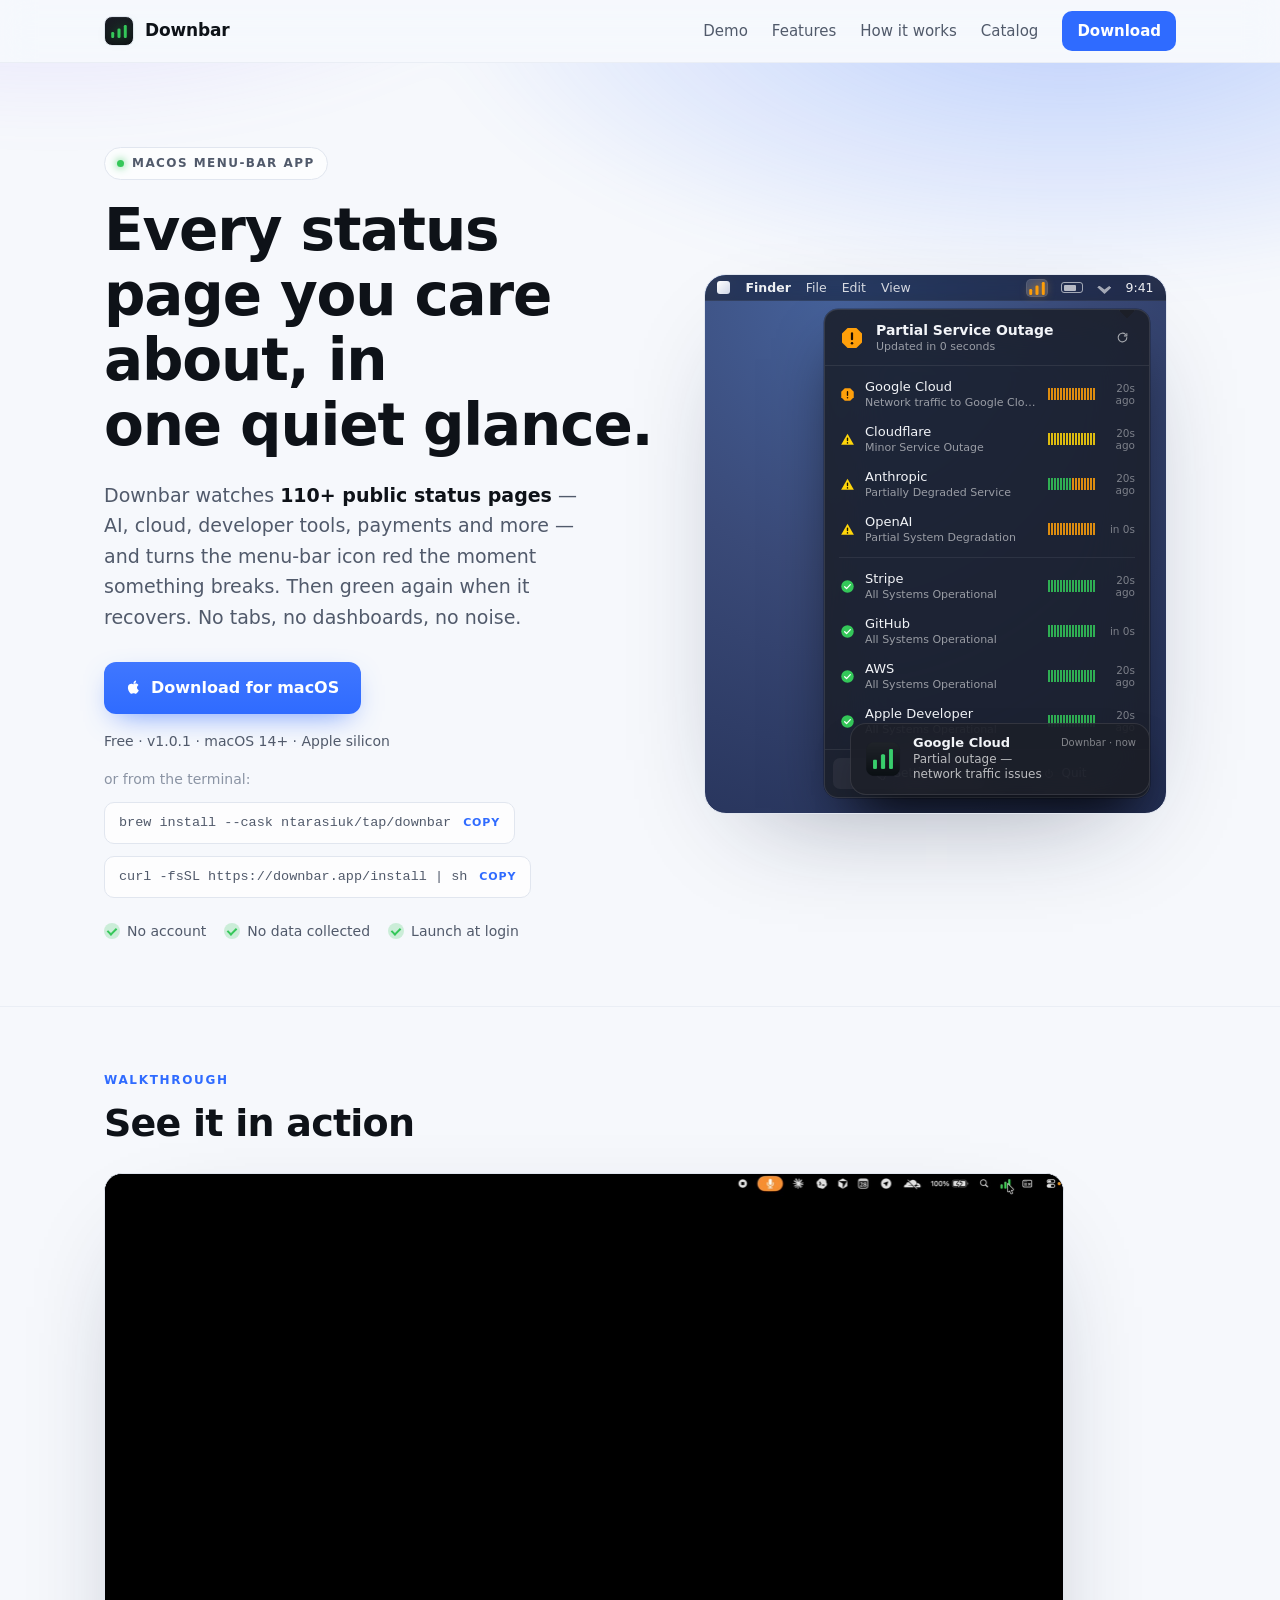
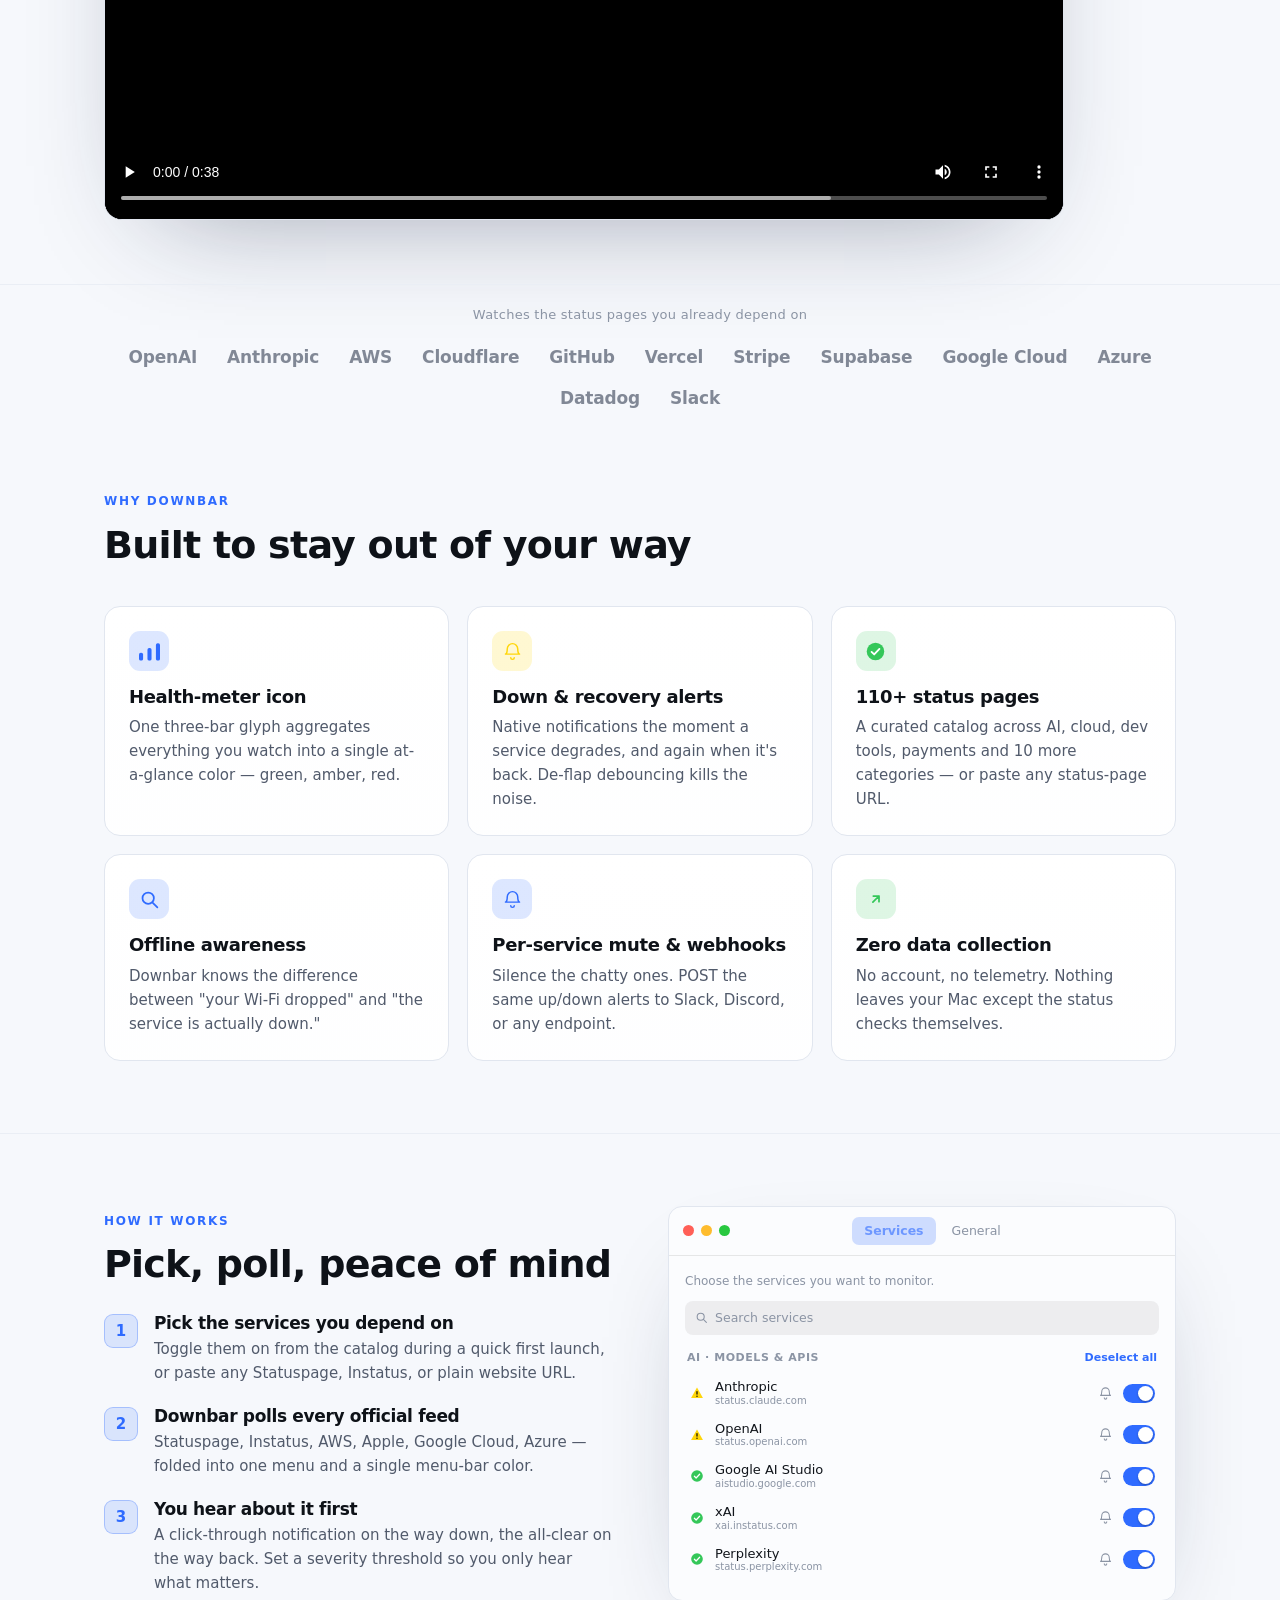
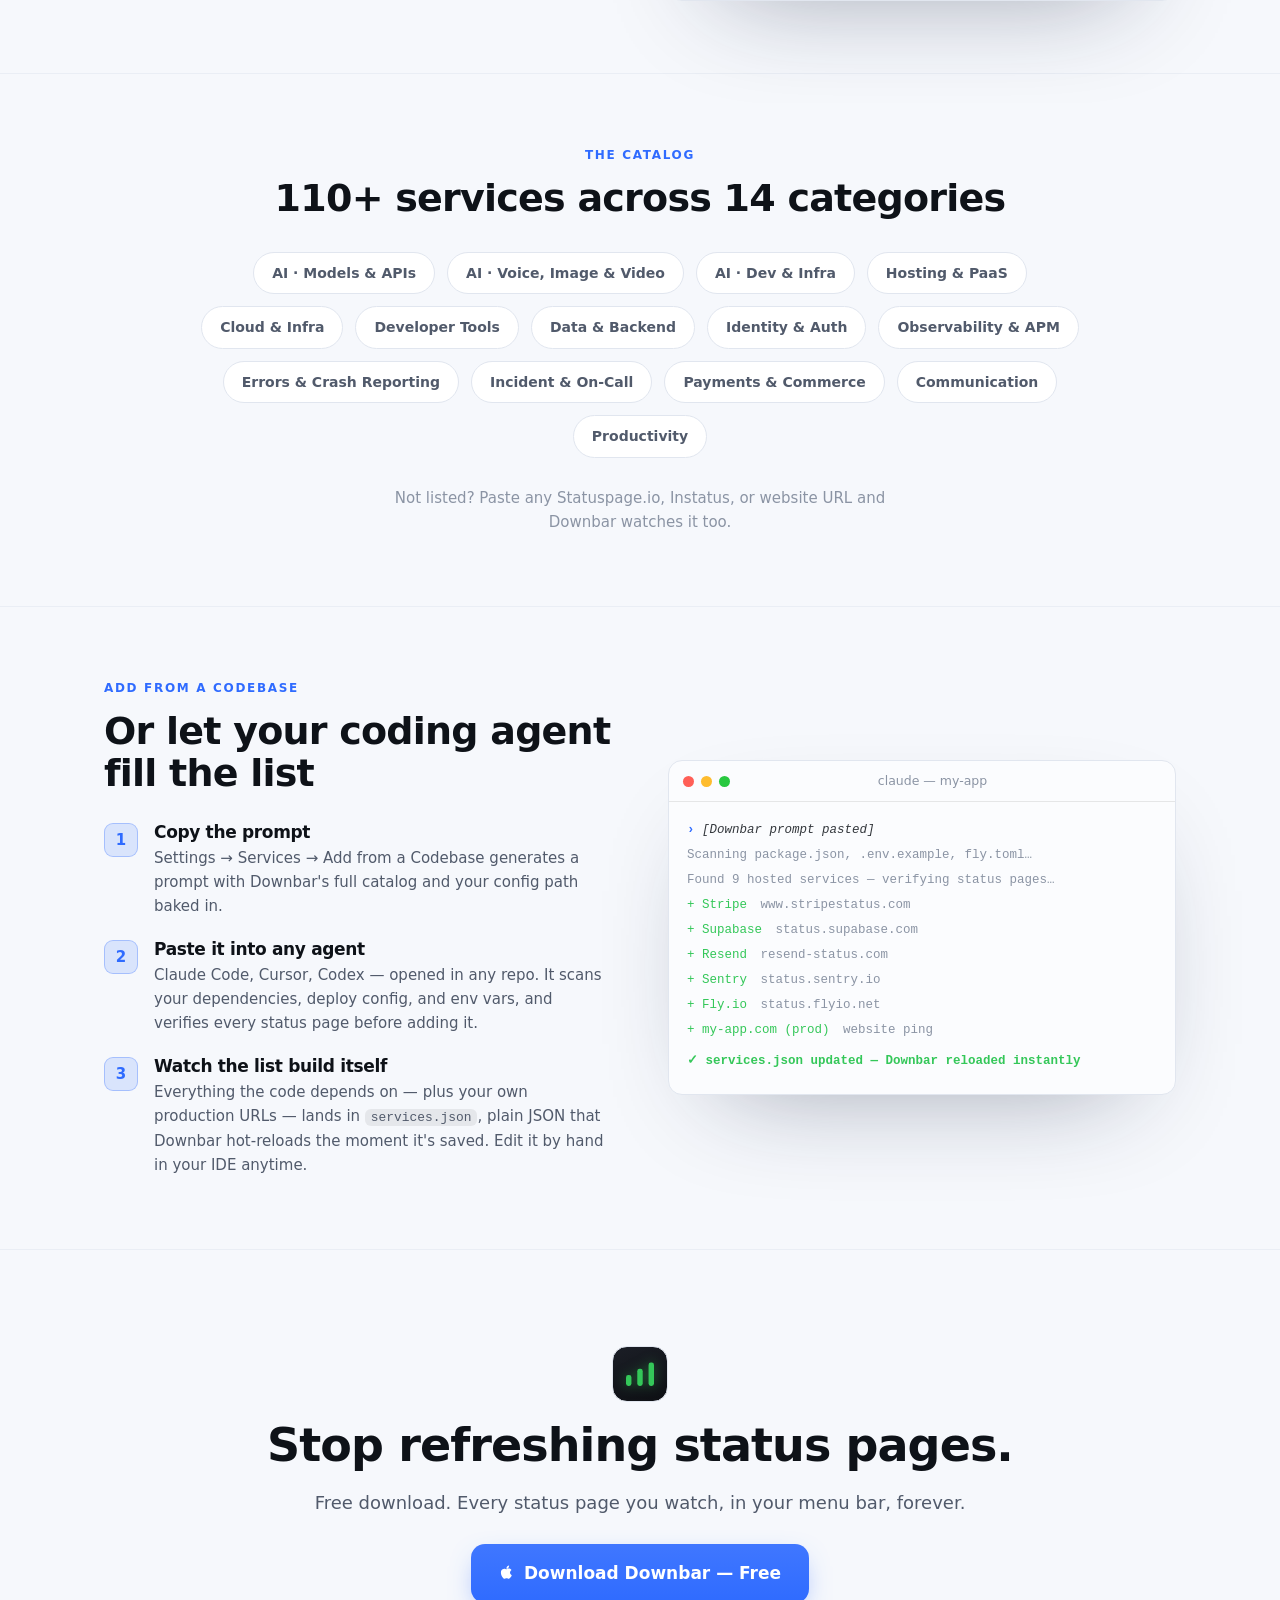
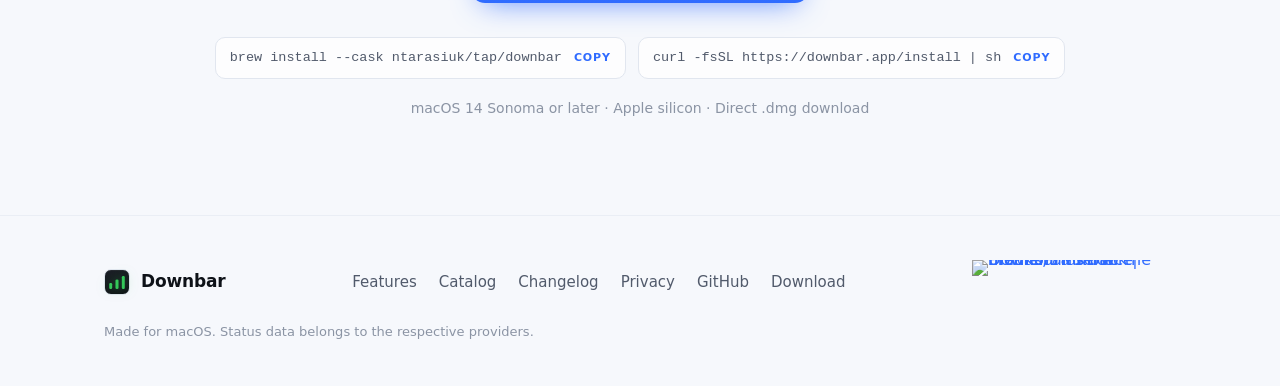
==== commit 6f7e9585: "Site: curl | sh installer at /install Installs the latest DMG from /dl/latest into /Applications (PO" ====
--- a/site/index.html
+++ b/site/index.html
@@ -140,8 +140,13 @@
           <div class="install-alt">
             <span class="install-alt-label">or from the terminal:</span>
             <button class="install-cmd" type="button" aria-label="Copy the Homebrew install command"
-              onclick="navigator.clipboard.writeText('brew install --cask ntarasiuk/tap/downbar');var s=this.querySelector('.cmd-copy');s.textContent='copied!';setTimeout(function(){s.textContent='copy';},1400);gtag('event','brew_command_copy')">
+              data-cmd="brew install --cask ntarasiuk/tap/downbar" onclick="copyCmd(this)">
               <code>brew install --cask ntarasiuk/tap/downbar</code>
+              <span class="cmd-copy" aria-hidden="true">copy</span>
+            </button>
+            <button class="install-cmd" type="button" aria-label="Copy the shell install command"
+              data-cmd="curl -fsSL https://downbar.app/install | sh" onclick="copyCmd(this)">
+              <code>curl -fsSL https://downbar.app/install | sh</code>
               <span class="cmd-copy" aria-hidden="true">copy</span>
             </button>
           </div>
@@ -483,8 +488,13 @@
         </a>
         <div class="install-alt centered">
           <button class="install-cmd" type="button" aria-label="Copy the Homebrew install command"
-            onclick="navigator.clipboard.writeText('brew install --cask ntarasiuk/tap/downbar');var s=this.querySelector('.cmd-copy');s.textContent='copied!';setTimeout(function(){s.textContent='copy';},1400);gtag('event','brew_command_copy')">
+            data-cmd="brew install --cask ntarasiuk/tap/downbar" onclick="copyCmd(this)">
             <code>brew install --cask ntarasiuk/tap/downbar</code>
+            <span class="cmd-copy" aria-hidden="true">copy</span>
+          </button>
+          <button class="install-cmd" type="button" aria-label="Copy the shell install command"
+            data-cmd="curl -fsSL https://downbar.app/install | sh" onclick="copyCmd(this)">
+            <code>curl -fsSL https://downbar.app/install | sh</code>
             <span class="cmd-copy" aria-hidden="true">copy</span>
           </button>
         </div>
@@ -514,5 +524,14 @@
     </div>
   </footer>
 
+  <script>
+    function copyCmd(btn) {
+      navigator.clipboard.writeText(btn.dataset.cmd);
+      var s = btn.querySelector('.cmd-copy');
+      s.textContent = 'copied!';
+      setTimeout(function () { s.textContent = 'copy'; }, 1400);
+      gtag('event', 'install_command_copy', { command: btn.dataset.cmd.split(' ')[0] });
+    }
+  </script>
 </body>
 </html>
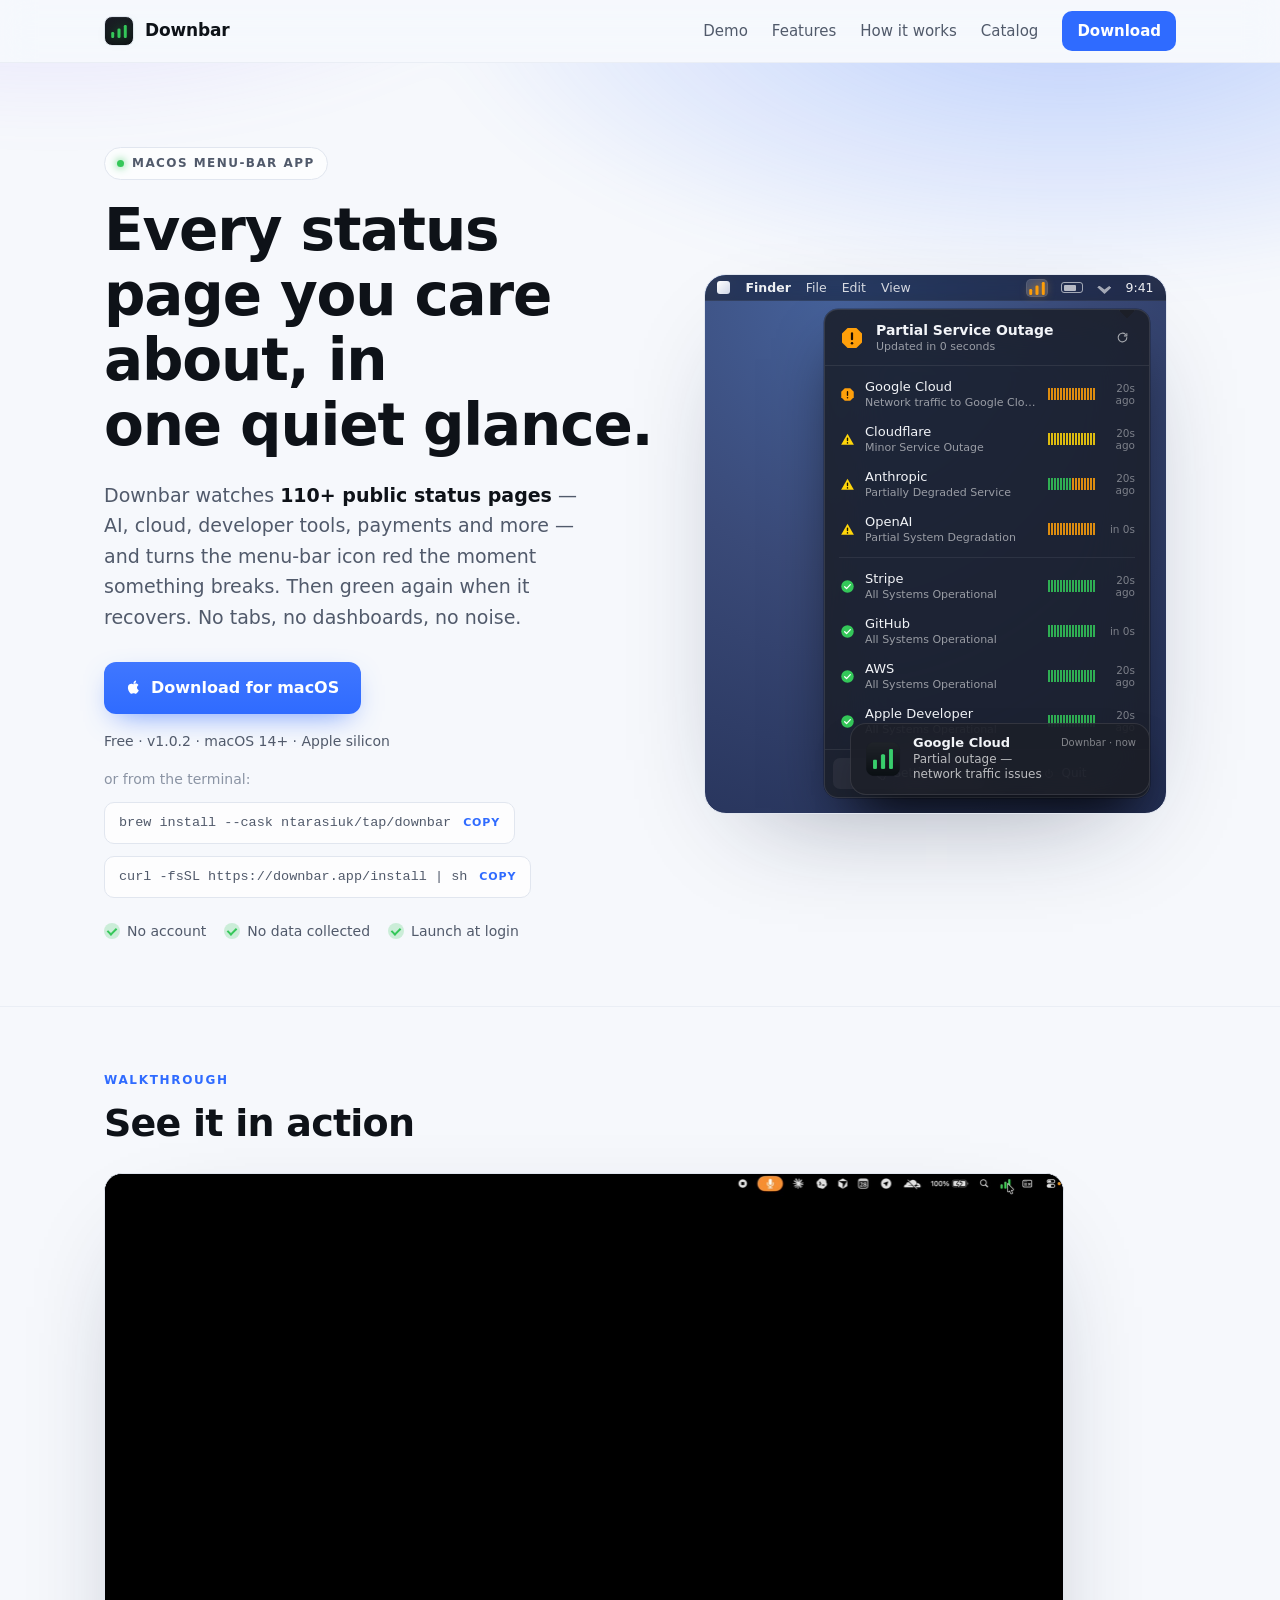
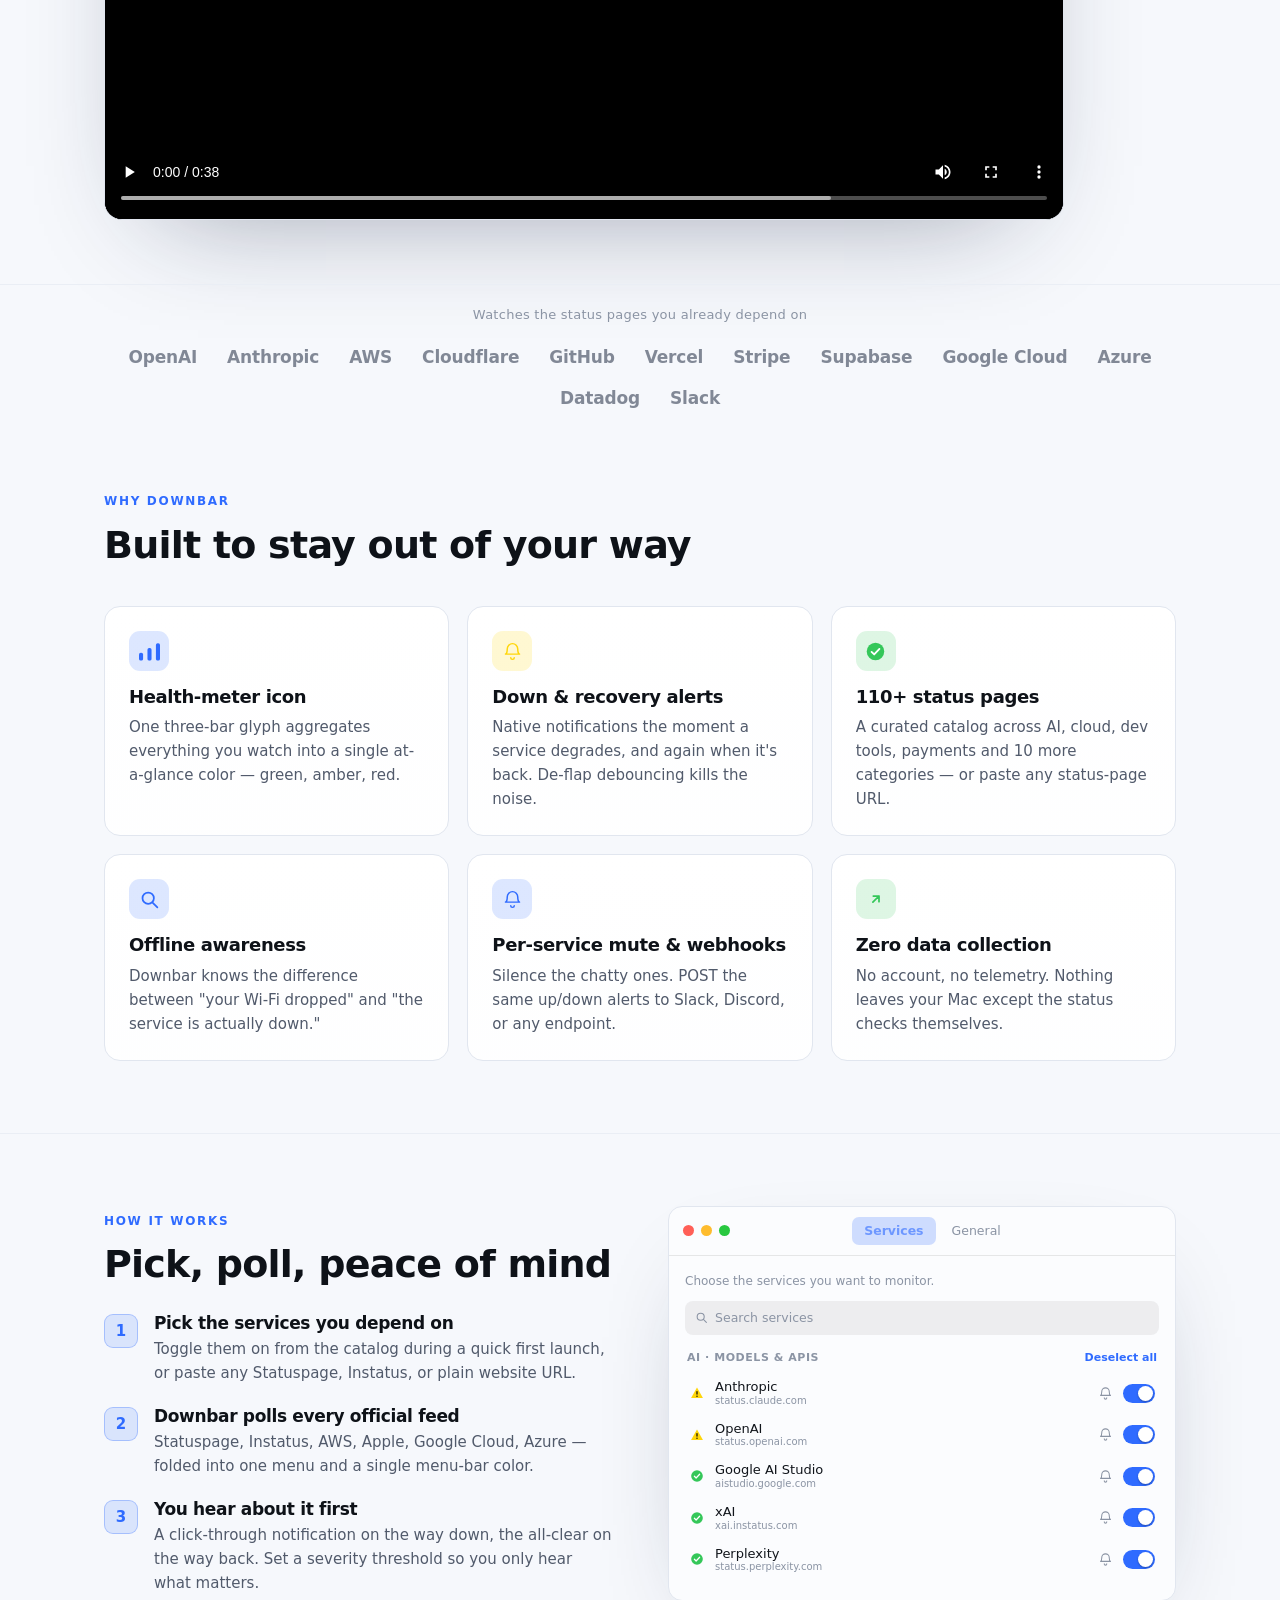
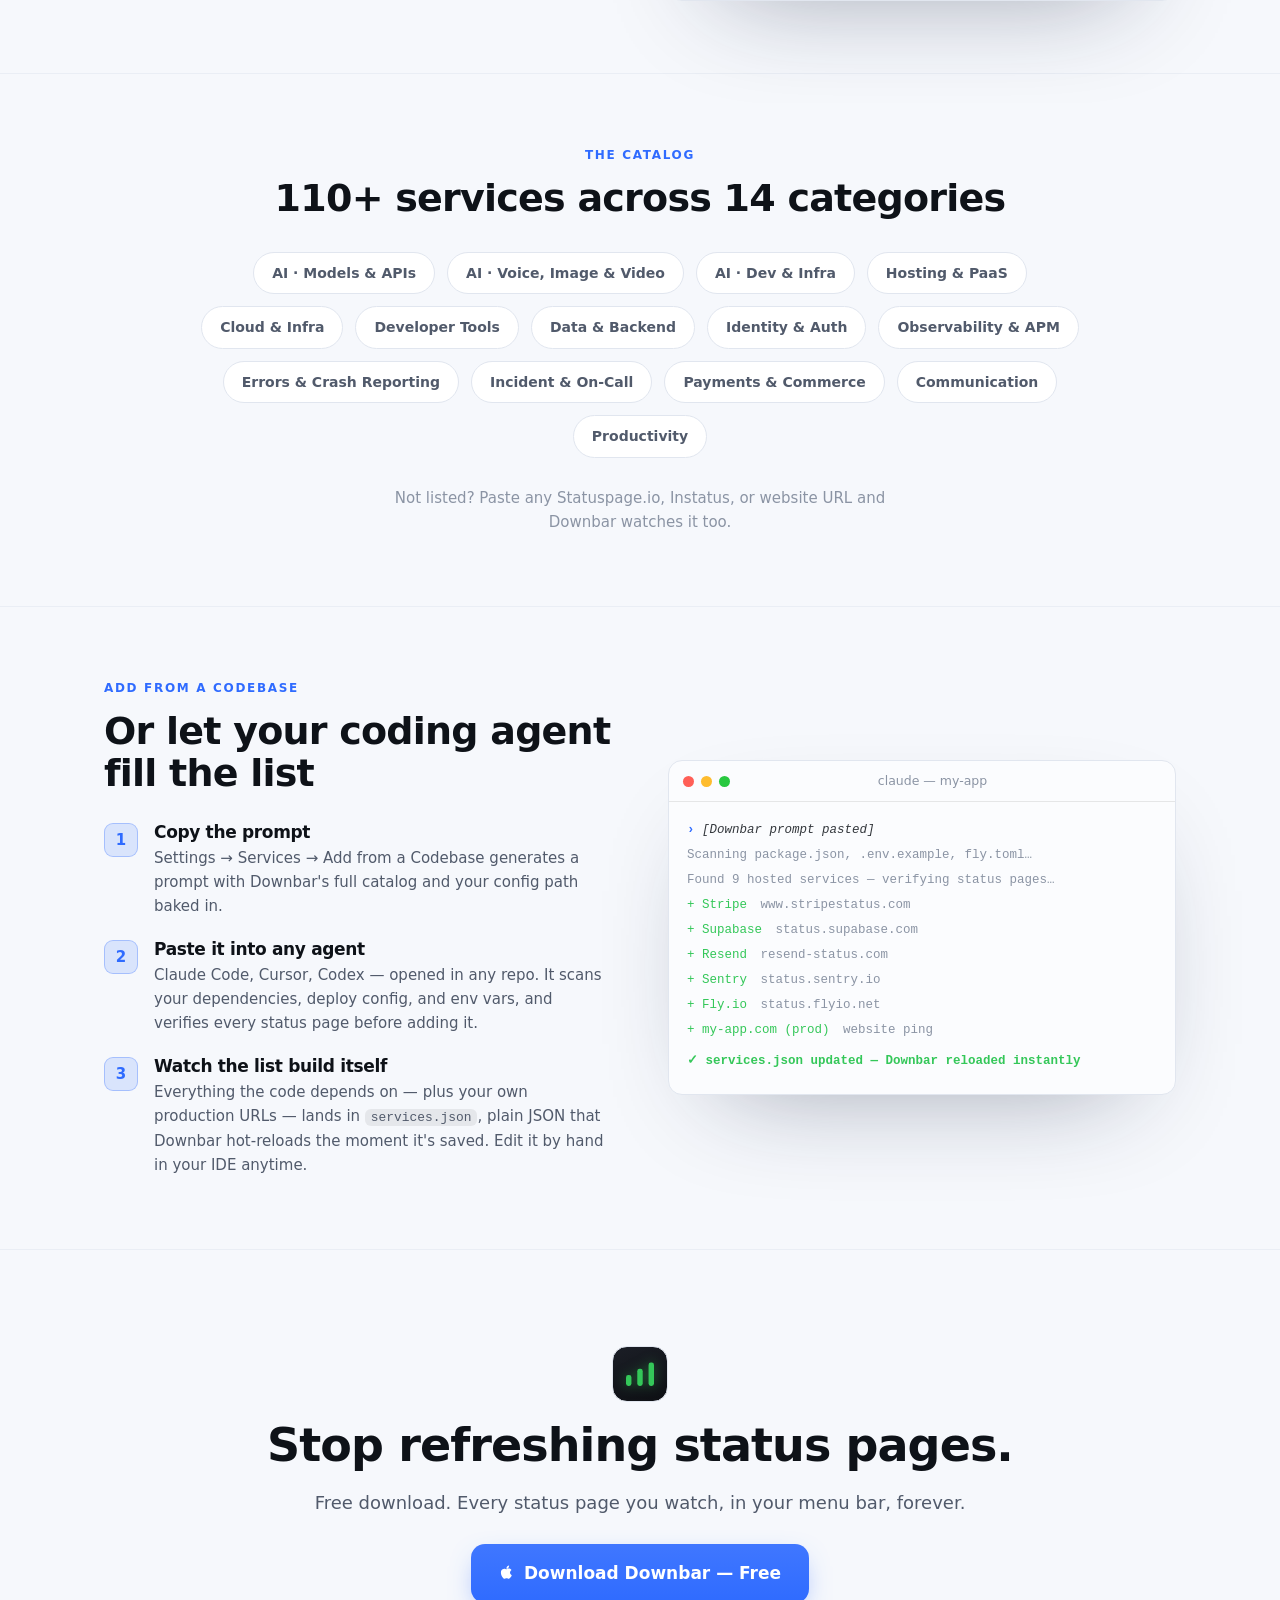
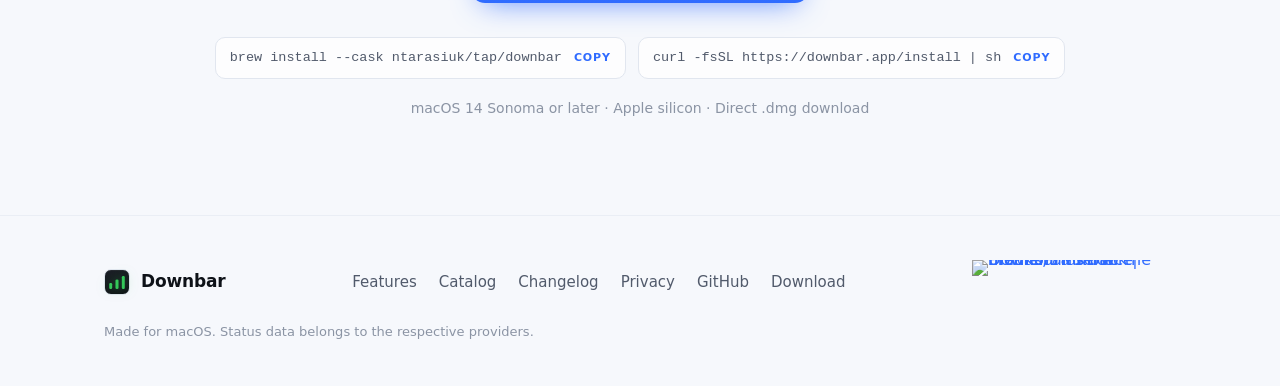
==== commit b514065d: "Release 1.0.2: mute/remove/drag controls on every Monitored row Co-Authored-By: Claude Opus 5.5 <nor" ====
--- a/site/index.html
+++ b/site/index.html
@@ -135,7 +135,7 @@
               <svg class="btn-apple" viewBox="0 0 16 16" aria-hidden="true"><path d="M11.04 8.49c-.02-1.7 1.39-2.51 1.45-2.55-.79-1.16-2.02-1.32-2.46-1.34-1.05-.1-2.04.61-2.57.61-.53 0-1.35-.6-2.22-.58-1.14.02-2.19.66-2.78 1.68-1.18 2.05-.3 5.08.85 6.74.56.81 1.23 1.72 2.1 1.69.84-.03 1.16-.54 2.18-.54 1.01 0 1.31.54 2.2.53.91-.02 1.49-.83 2.05-1.64.64-.94.9-1.85.92-1.9-.02-.01-1.77-.68-1.79-2.7zM9.43 3.7c.47-.57.78-1.36.69-2.15-.67.03-1.49.45-1.97 1.01-.43.5-.81 1.31-.71 2.08.75.06 1.51-.38 1.99-.94z"/></svg>
               Download for macOS
             </a>
-            <span class="price">Free · v1.0.1 · macOS 14+ · Apple silicon</span>
+            <span class="price">Free · v1.0.2 · macOS 14+ · Apple silicon</span>
           </div>
           <div class="install-alt">
             <span class="install-alt-label">or from the terminal:</span>
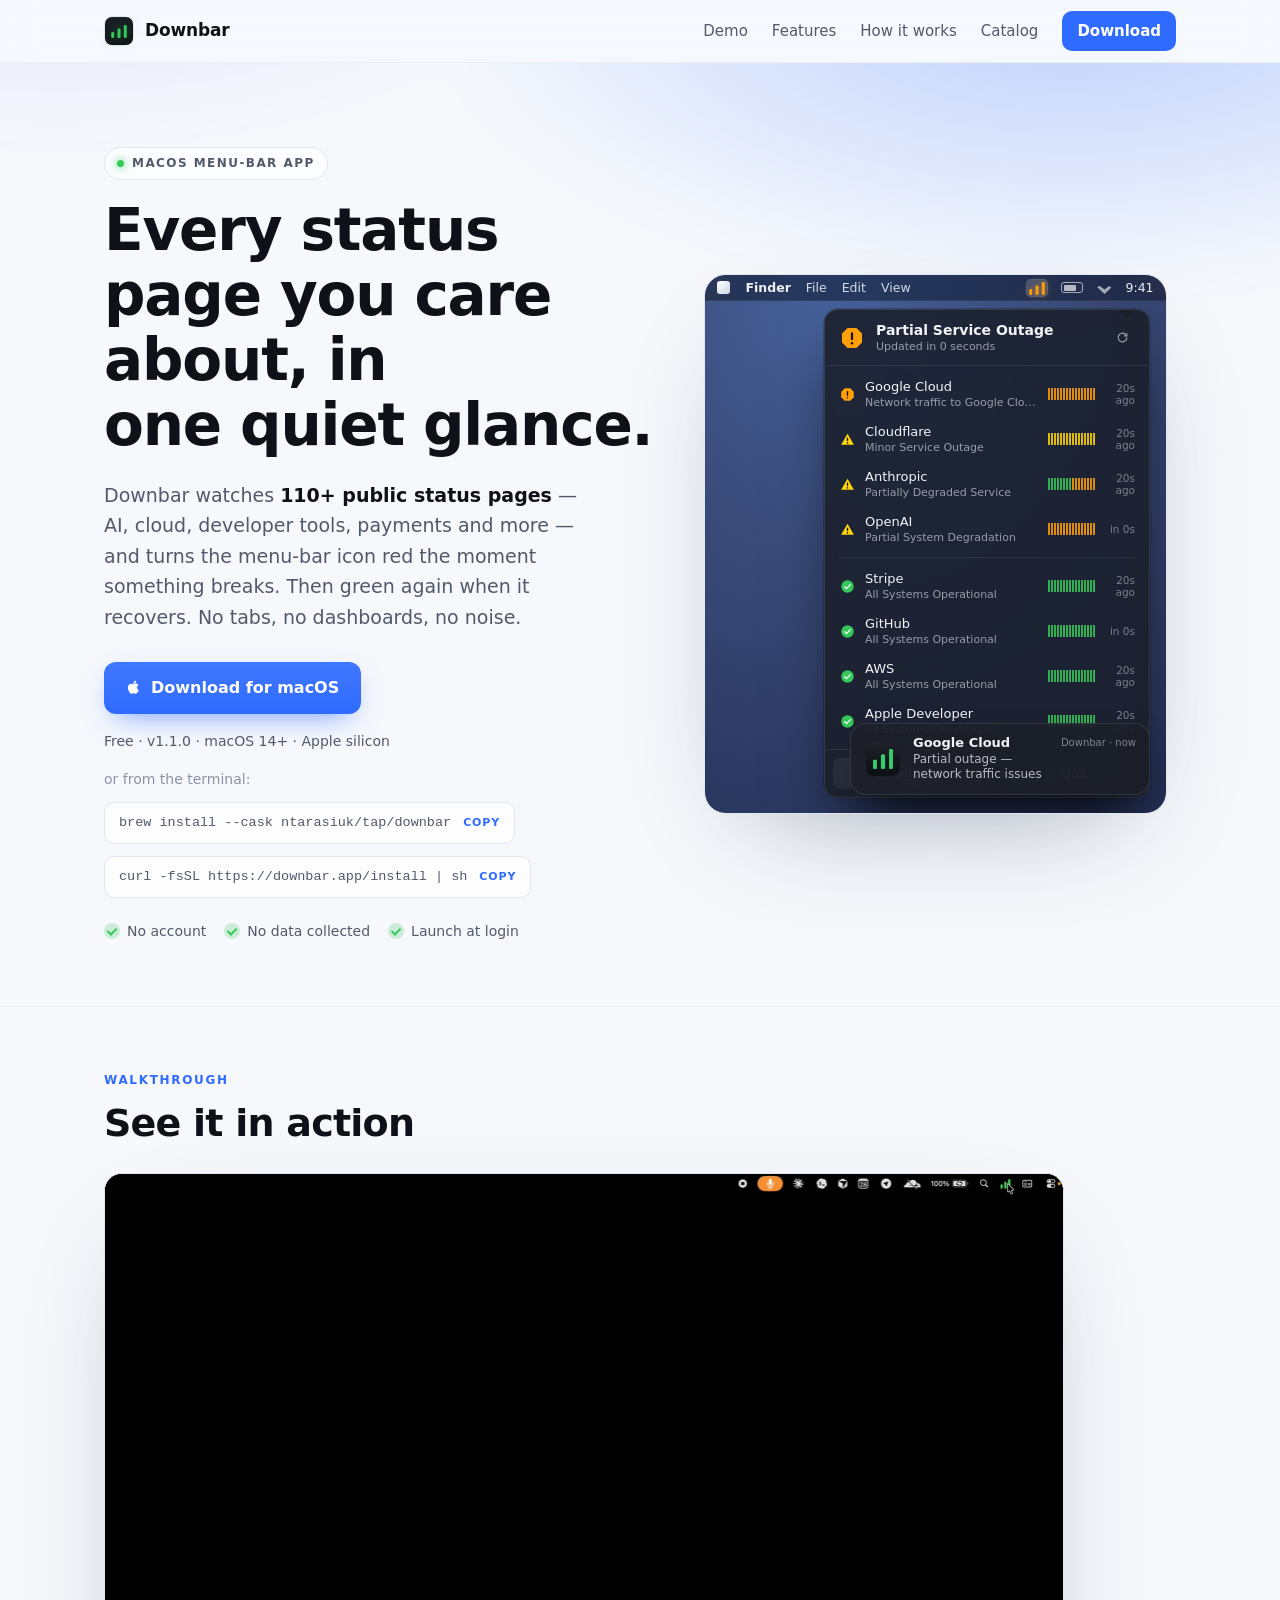
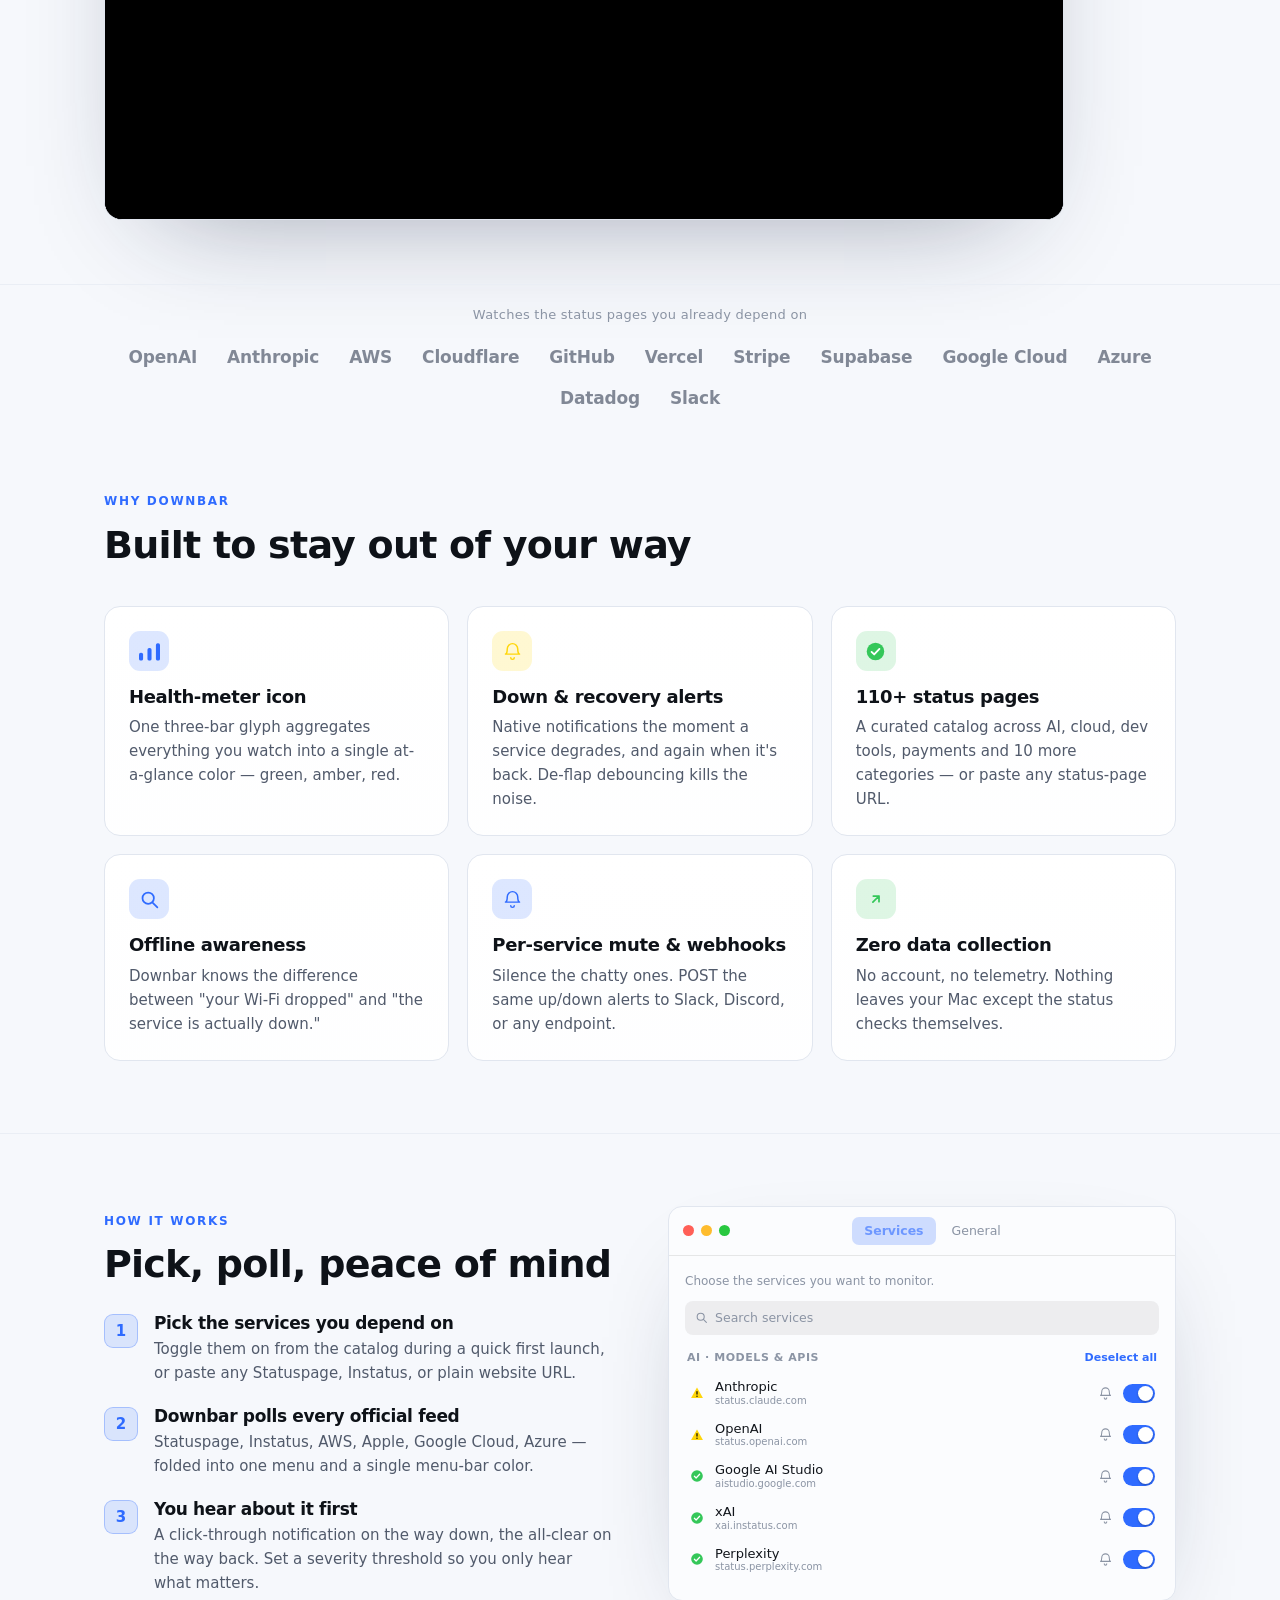
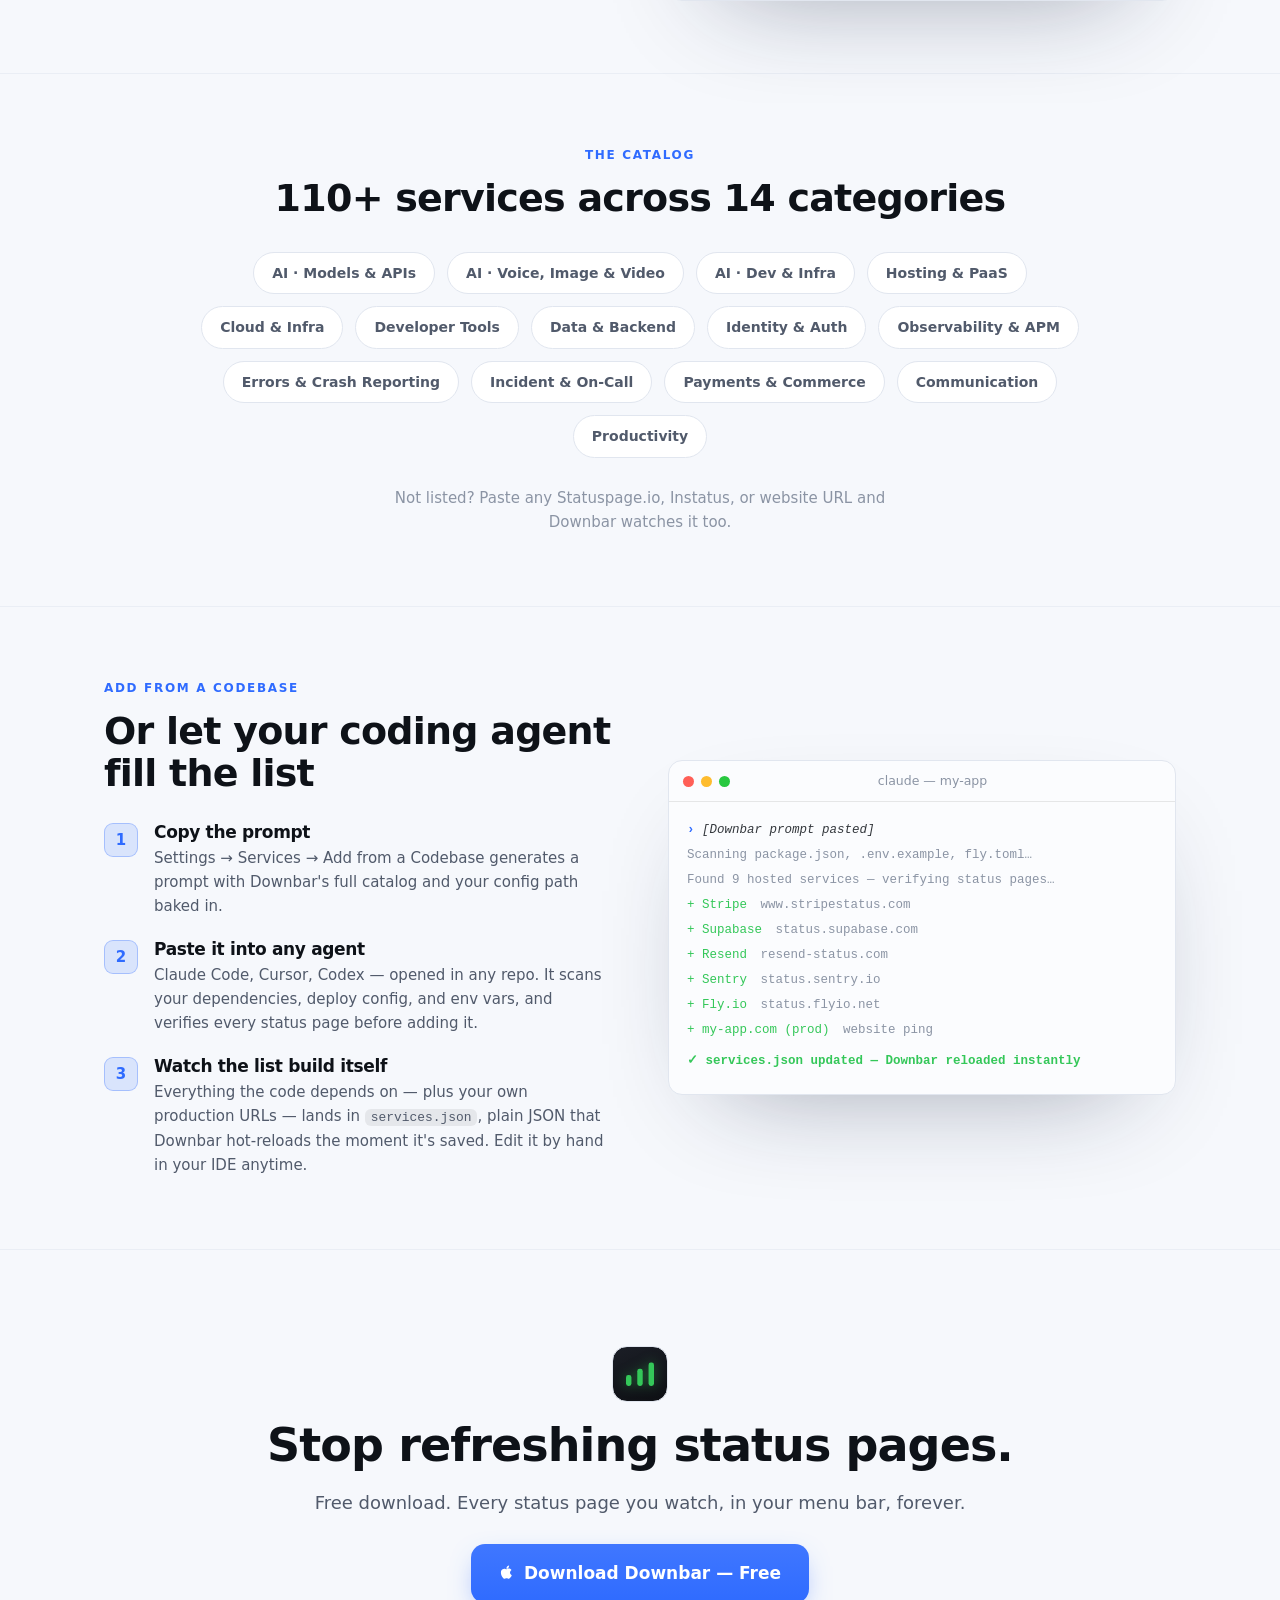
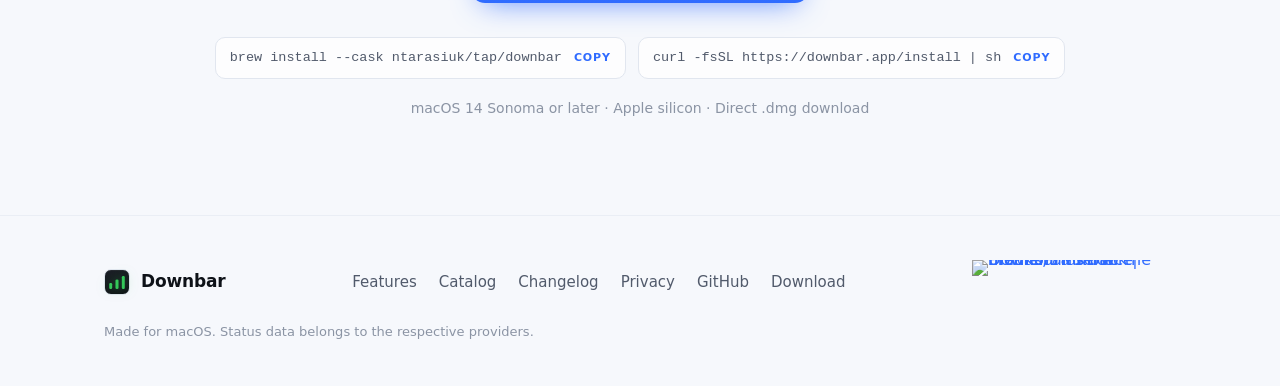
==== commit 9b2a10bc: "Release 1.1.0: Statuspage component filter Co-Authored-By: Claude Opus 5.5 <noreply@anthropic.com>" ====
--- a/site/index.html
+++ b/site/index.html
@@ -135,7 +135,7 @@
               <svg class="btn-apple" viewBox="0 0 16 16" aria-hidden="true"><path d="M11.04 8.49c-.02-1.7 1.39-2.51 1.45-2.55-.79-1.16-2.02-1.32-2.46-1.34-1.05-.1-2.04.61-2.57.61-.53 0-1.35-.6-2.22-.58-1.14.02-2.19.66-2.78 1.68-1.18 2.05-.3 5.08.85 6.74.56.81 1.23 1.72 2.1 1.69.84-.03 1.16-.54 2.18-.54 1.01 0 1.31.54 2.2.53.91-.02 1.49-.83 2.05-1.64.64-.94.9-1.85.92-1.9-.02-.01-1.77-.68-1.79-2.7zM9.43 3.7c.47-.57.78-1.36.69-2.15-.67.03-1.49.45-1.97 1.01-.43.5-.81 1.31-.71 2.08.75.06 1.51-.38 1.99-.94z"/></svg>
               Download for macOS
             </a>
-            <span class="price">Free · v1.0.2 · macOS 14+ · Apple silicon</span>
+            <span class="price">Free · v1.1.0 · macOS 14+ · Apple silicon</span>
           </div>
           <div class="install-alt">
             <span class="install-alt-label">or from the terminal:</span>
